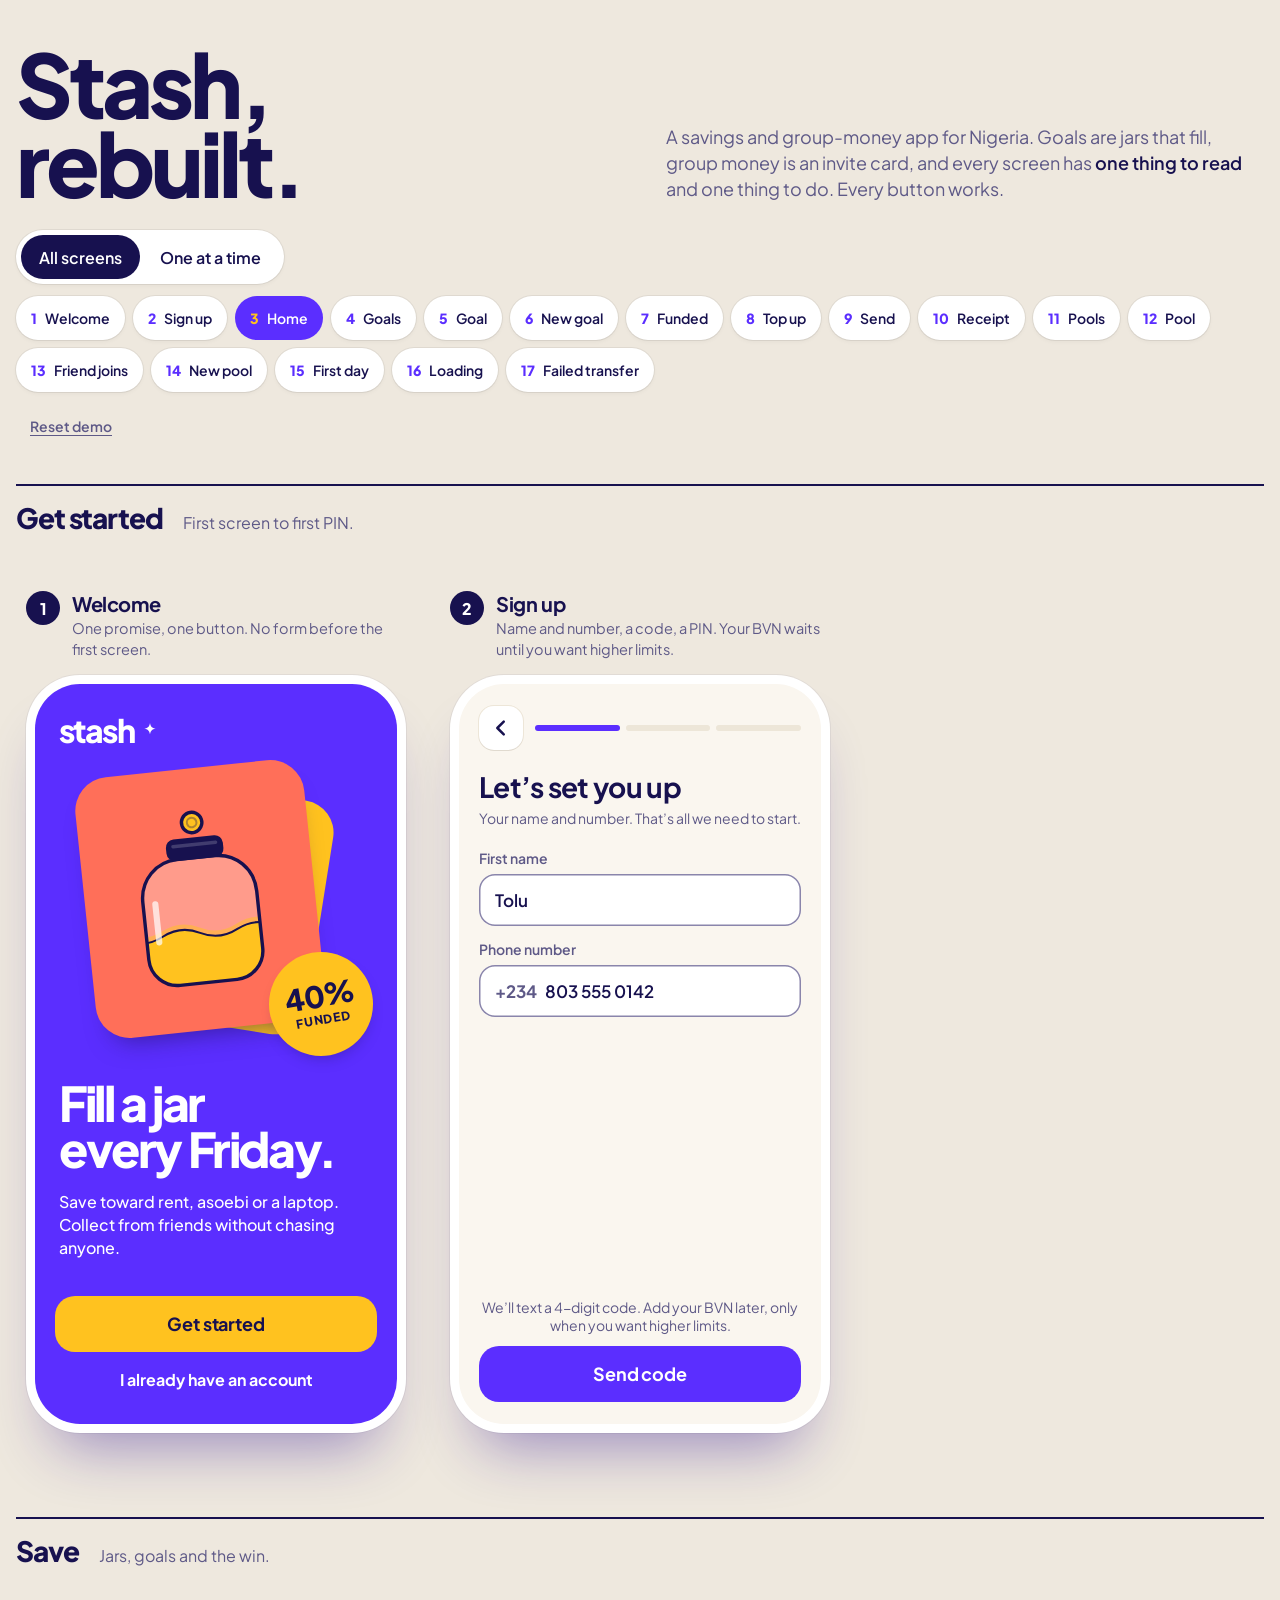
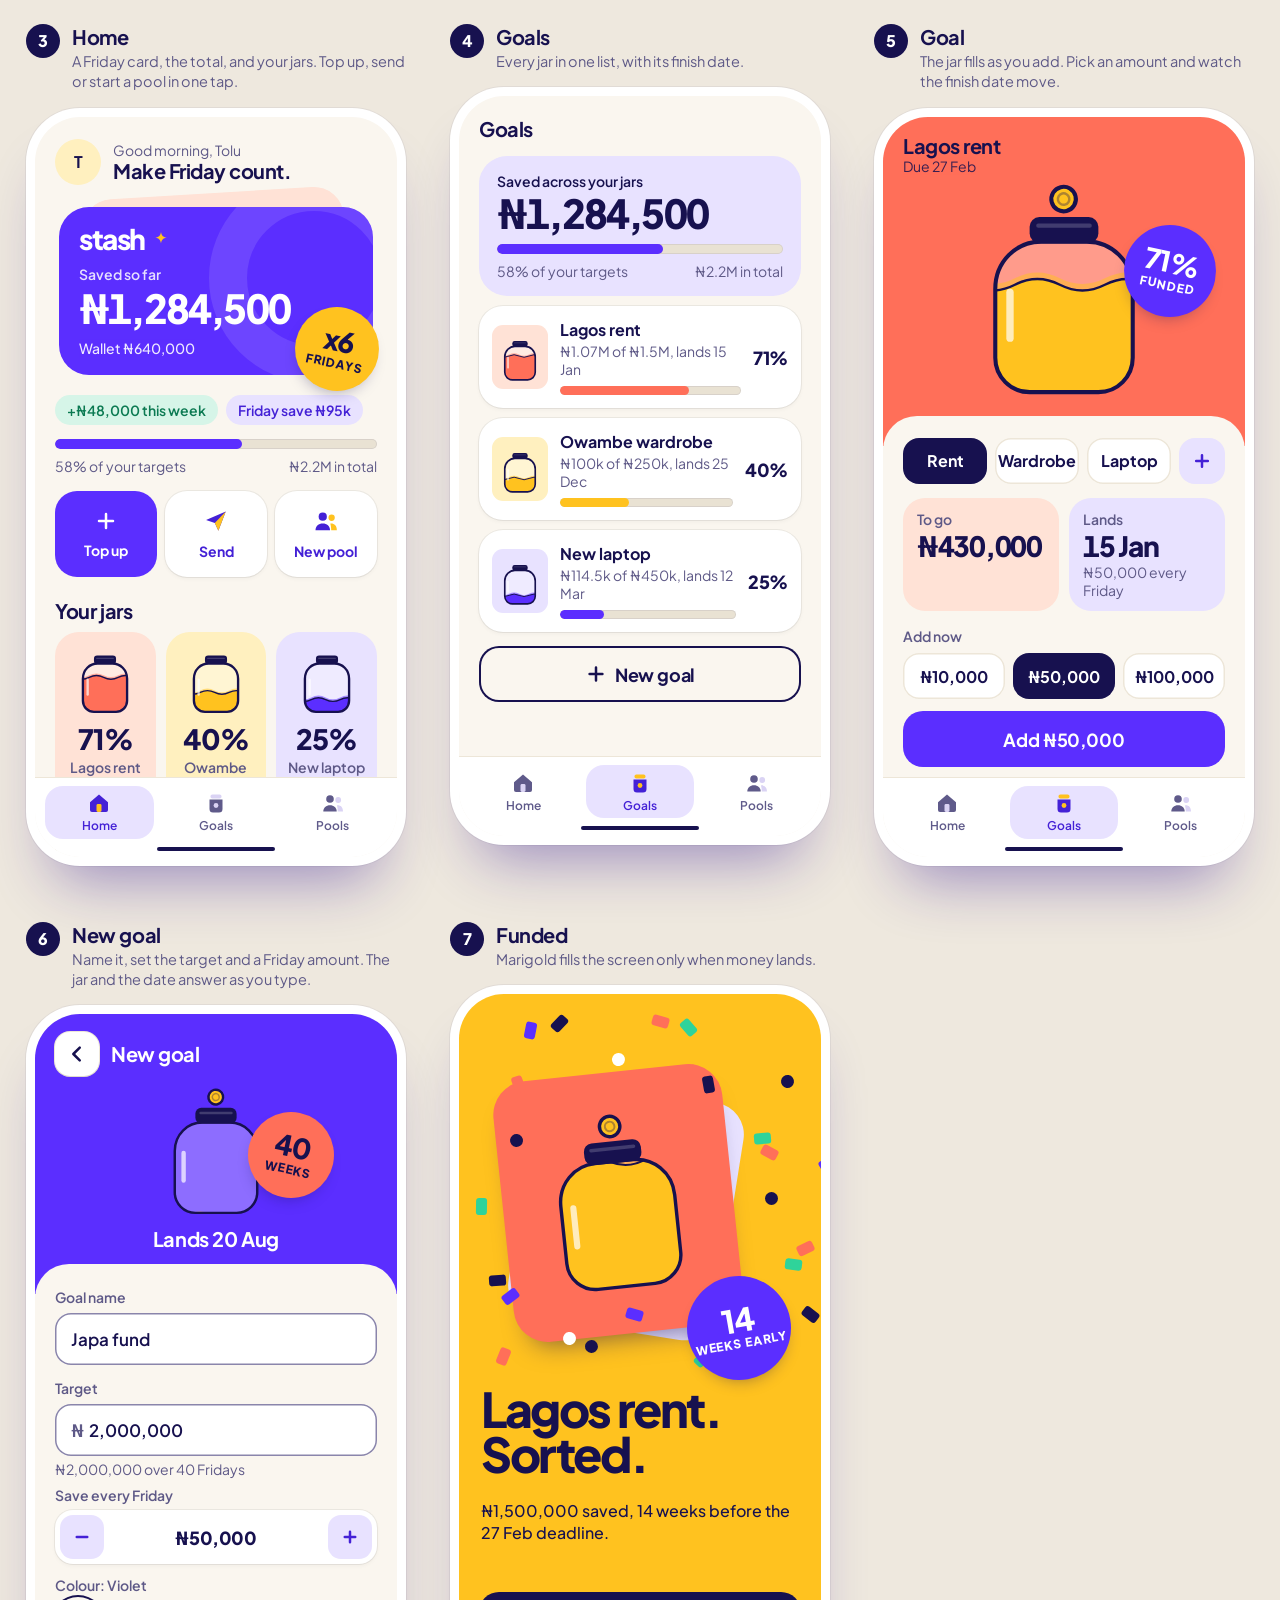
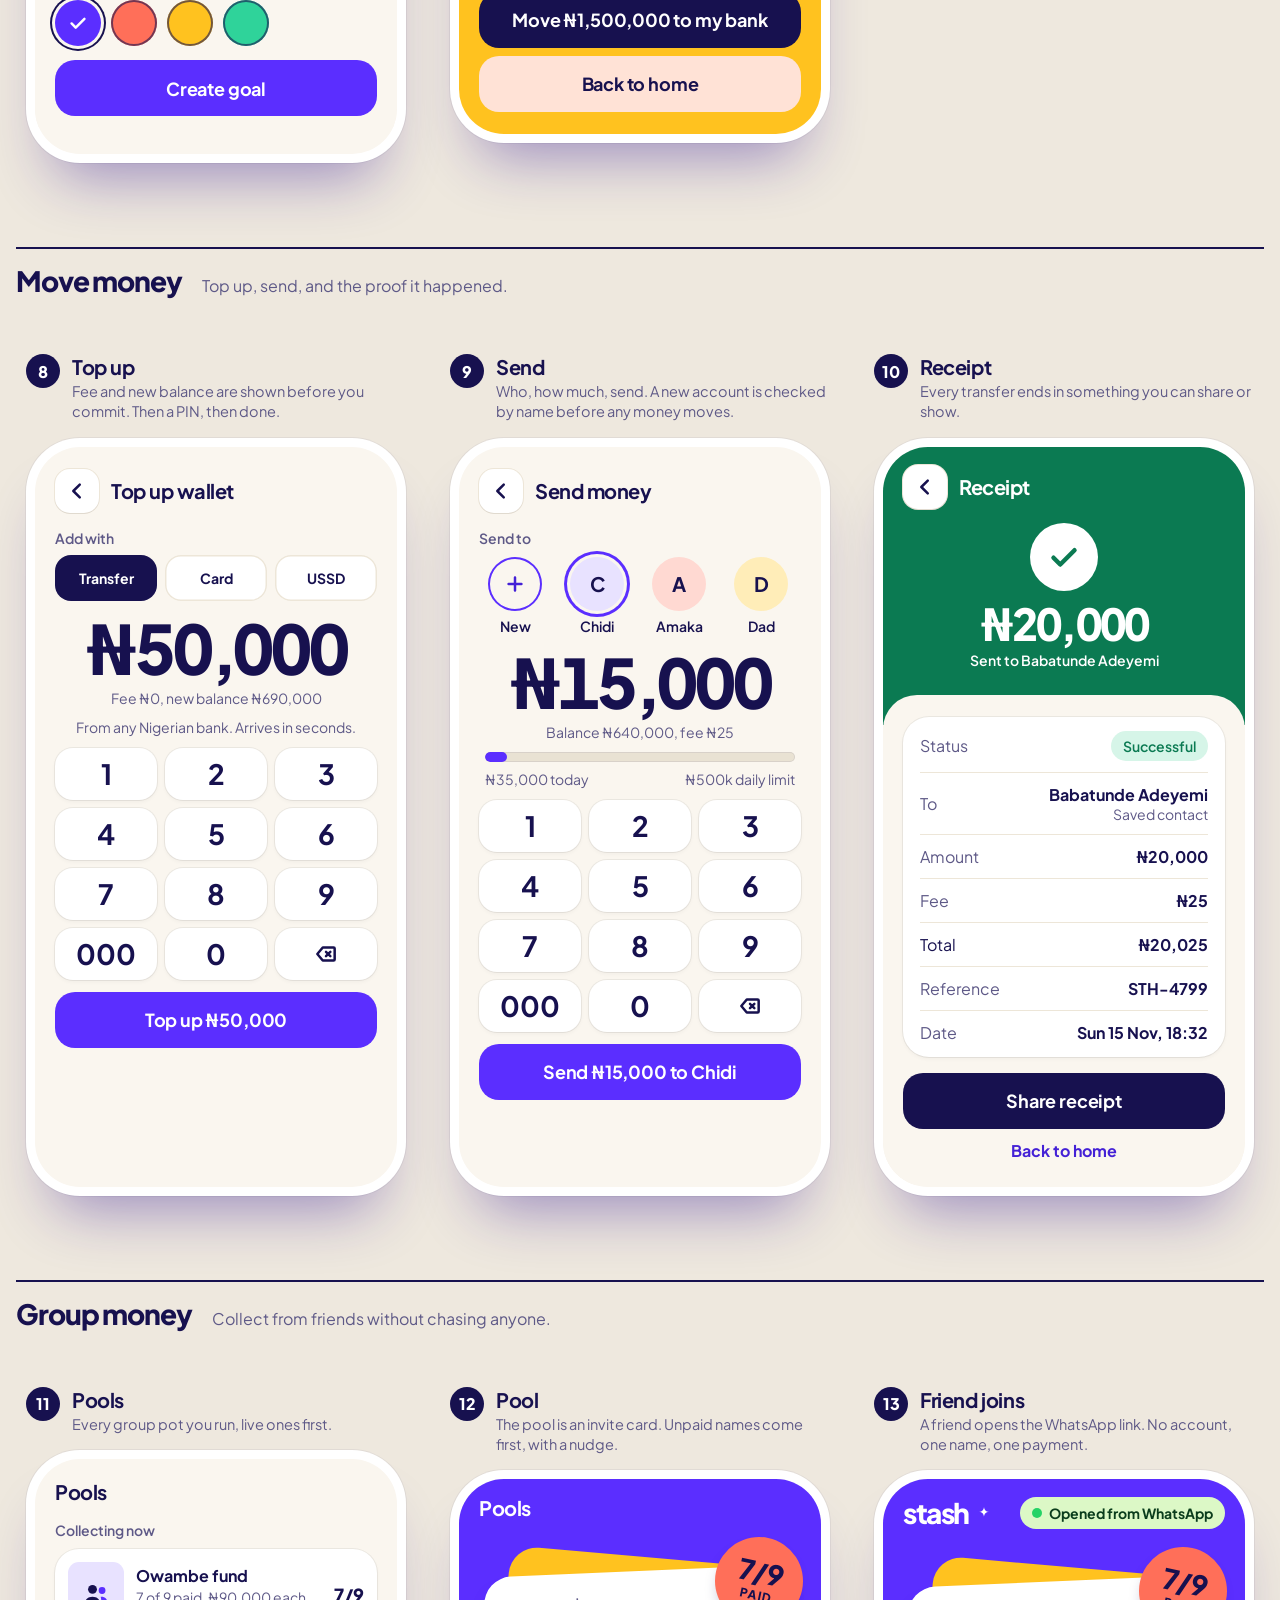
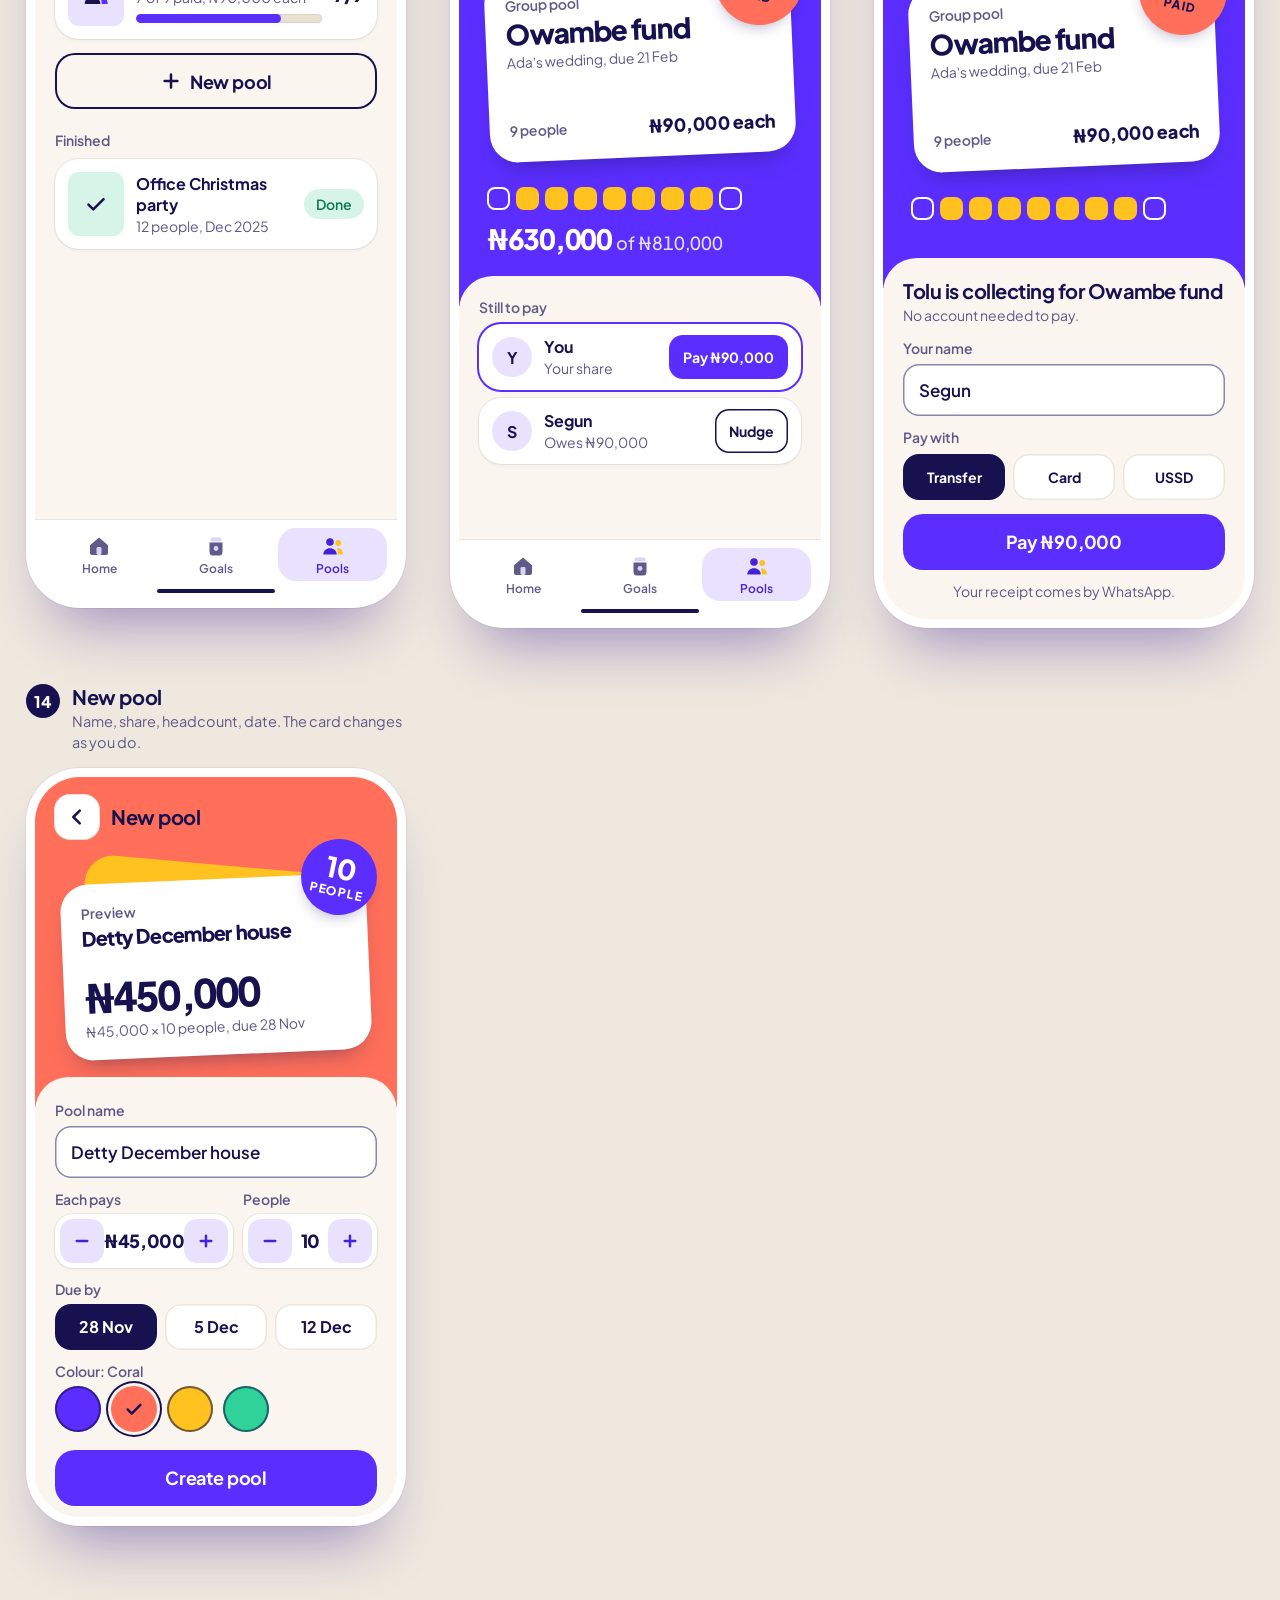
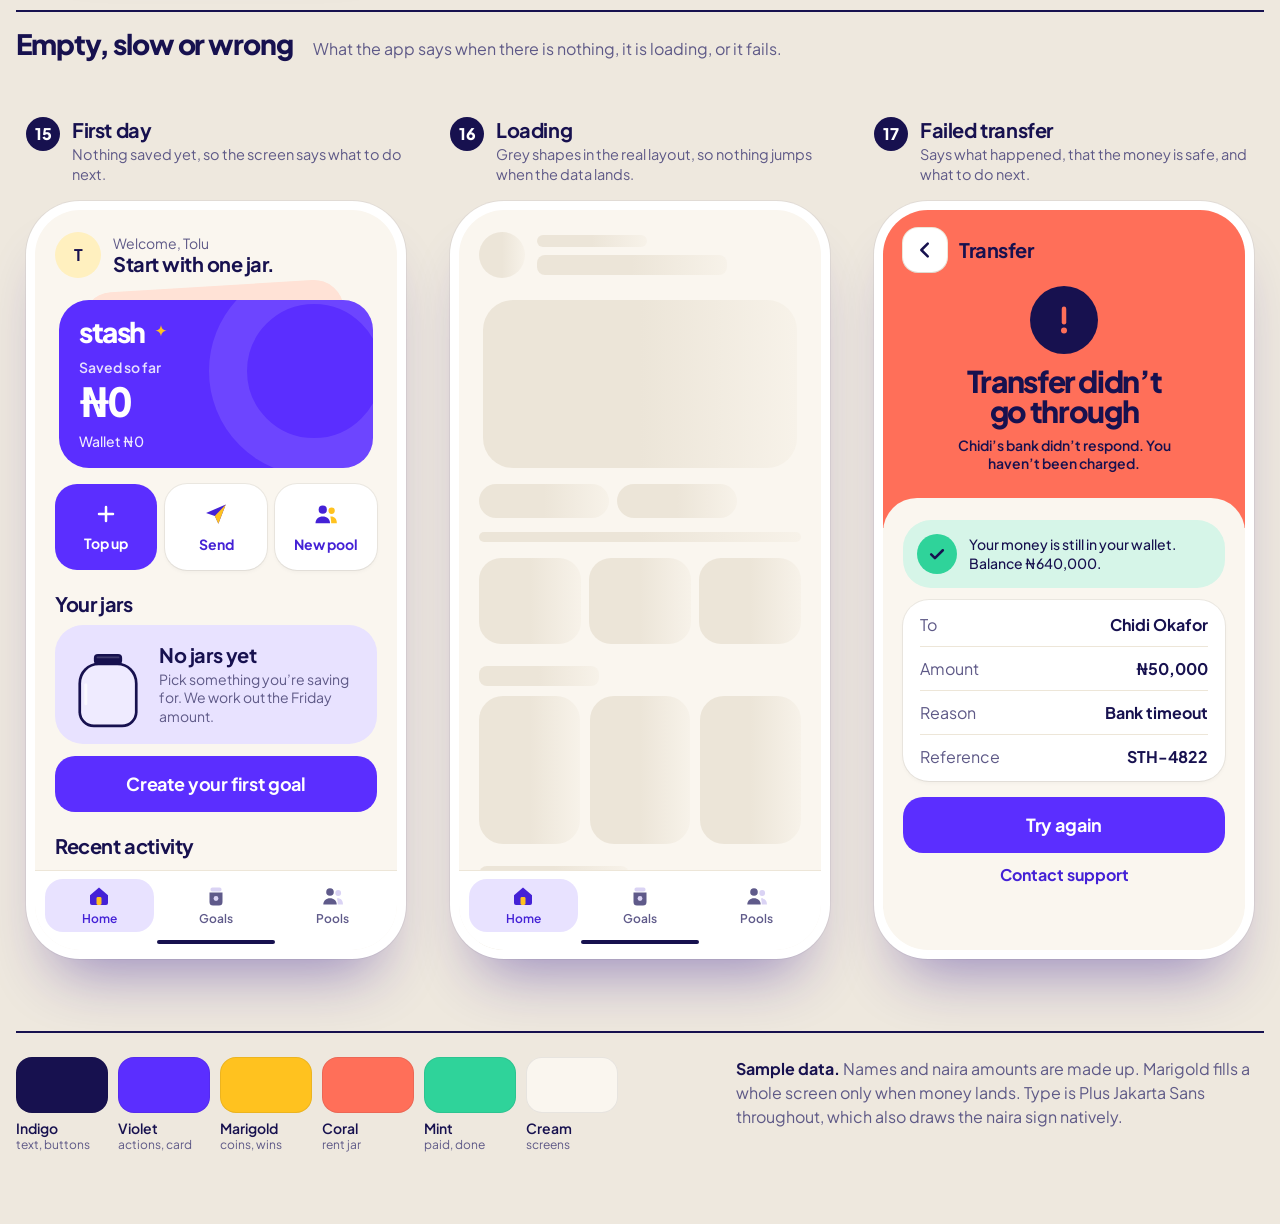
==== public/projects/stash-redesign/index.html @ d7aa28ab "Add the Stash redesign: before/after pairs, prototype, new hero Hide the marketing-site sections unt" ====
<!DOCTYPE html>
<html lang="en">
<head>
<meta charset="utf-8">
<meta name="viewport" content="width=device-width, initial-scale=1">
<title>Stash Redesign</title>
<link rel="preconnect" href="https://fonts.googleapis.com">
<link rel="preconnect" href="https://fonts.gstatic.com" crossorigin>
<link href="https://fonts.googleapis.com/css2?family=Plus+Jakarta+Sans:wght@400;500;600;700;800&display=swap" rel="stylesheet">
<style>
/* Layout idea: six live phones on a warm stage. Each screen has one hero object (card, jar, invite) with a tilted layer behind it and a sticker on its corner. */
/* polish tokens */
:root{--shadow-border:0 0 0 1px oklch(0 0 0 / .06),0 1px 2px -1px oklch(0 0 0 / .06),0 2px 4px 0 oklch(0 0 0 / .04);--shadow-border-hover:0 0 0 1px oklch(0 0 0 / .08),0 1px 2px -1px oklch(0 0 0 / .08),0 2px 4px 0 oklch(0 0 0 / .06)}
:root{
  --ink:#17114F;
  --ink-2:#5E5987;
  --violet:#5B2EFF;
  --violet-soft:#E8E2FF;
  --violet-deep:#4421D6;
  --marigold:#FFC21F;
  --butter:#FFF0BF;
  --coral:#FF6F59;
  --peach:#FFE2D6;
  --coral-text:#B8321E;
  --mint:#2FD39A;
  --mint-soft:#D6F5E8;
  --mint-deep:#0B7A52;
  --line:#EDE6D8;
  --field:#8A85AB;
  --screen:#FAF6EF;
  --page:#EEE8DE;
  --display:"Plus Jakarta Sans",system-ui,-apple-system,"Segoe UI",sans-serif;
  --body:"Plus Jakarta Sans",system-ui,-apple-system,"Segoe UI",sans-serif;
  color-scheme:light;
}
*{box-sizing:border-box}
html,body{margin:0}
body{background:var(--page);color:var(--ink);font-family:var(--body);-webkit-font-smoothing:antialiased}
button{-webkit-tap-highlight-color:transparent;font:inherit;color:inherit;cursor:pointer;border:0;background:none;padding:0;text-align:inherit}
button:focus-visible{outline:3px solid var(--ink);outline-offset:2px;box-shadow:0 0 0 2px #fff}
input:focus-visible{outline:3px solid var(--ink);outline-offset:2px;box-shadow:inset 0 0 0 1.5px var(--field),0 0 0 2px #fff}
p,h1,h2,h3{margin:0}
.ic{display:block;flex:none}

/* ---------- page chrome ---------- */
.wrap{max-width:1280px;margin:0 auto;padding:44px 16px 72px}
.top{display:flex;flex-wrap:wrap;gap:20px 40px;align-items:flex-end;justify-content:space-between}
h1{font-family:var(--display);font-weight:800;font-size:clamp(52px,9vw,88px);letter-spacing:-.045em;line-height:.9;color:var(--ink)}
.intro{max-width:46ch;font-size:18px;line-height:1.45;color:var(--ink-2)}
.intro b{color:var(--ink);font-weight:600}
.bar{display:flex;flex-wrap:wrap;gap:12px 20px;align-items:center;margin-top:28px}
.seg{display:inline-flex;background:#fff;border-radius:999px;padding:4px;gap:2px;border:1px solid transparent;box-shadow:var(--shadow-border);transition:box-shadow .15s ease-out}
.seg button{min-height:44px;padding:0 18px;border-radius:999px;font-weight:600;font-size:16px}
.seg button[aria-pressed="true"]{background:var(--ink);color:#fff}
.steps{display:flex;flex-wrap:wrap;gap:8px}
.step{min-height:44px;padding:0 14px;border-radius:999px;background:#fff;border:1px solid transparent;box-shadow:var(--shadow-border);transition:box-shadow .15s ease-out;font-weight:600;font-size:14px;display:inline-flex;align-items:center;gap:8px}
.step i{font-style:normal;font-family:var(--display);font-weight:800;color:var(--violet)}
.step[aria-pressed="true"]{background:var(--violet);color:#fff;box-shadow:none}
.step[aria-pressed="true"] i{color:var(--marigold)}
.reset{min-height:44px;padding:0 14px;font-weight:600;font-size:14px;color:var(--ink-2);text-decoration:underline;text-underline-offset:3px}

.stage{display:grid;grid-template-columns:repeat(auto-fit,minmax(380px,1fr));gap:56px 24px;justify-items:center;margin-top:36px}
.walk .stage{grid-template-columns:1fr}
.walk .cell:not(.is-active){display:none}
.walk .grp{display:none}
.grp{grid-column:1/-1;justify-self:stretch;border-top:2px solid var(--ink);padding-top:14px;margin-top:28px;display:flex;flex-wrap:wrap;align-items:baseline;gap:4px 20px}
.grp:first-child{margin-top:0}
.grp h2{font-family:var(--display);font-weight:800;font-size:28px;letter-spacing:-.04em}
.grp p{font-size:16px;color:var(--ink-2)}
.cell{display:flex;flex-direction:column;gap:16px;align-items:center}
.cap{width:380px;display:flex;gap:12px;align-items:flex-start}
.cap .n{font-family:var(--display);font-weight:800;font-size:16px;background:var(--ink);color:#fff;border-radius:999px;min-width:34px;height:34px;display:grid;place-items:center;flex:none}
.cap h2{font-family:var(--display);font-size:20px;font-weight:700;letter-spacing:-.02em}
.cap p{font-size:14.5px;line-height:1.4;color:var(--ink-2);margin-top:2px}

.phone{width:380px;padding:9px;background:#fff;border-radius:54px;box-shadow:0 0 0 1px rgba(23,17,79,.06),0 40px 60px -28px rgba(50,25,150,.45);transition:box-shadow .3s}
.phone.pulse{box-shadow:0 0 0 6px var(--violet),0 40px 60px -28px rgba(50,25,150,.45)}
.screen{position:relative;width:362px;height:740px;border-radius:45px;overflow:hidden;background:var(--screen)}
.walk .cell.is-active .screen{animation:in .35s ease both}
@keyframes in{from{opacity:0;transform:translateY(10px)}}
.body{overscroll-behavior:contain;position:absolute;inset:0;overflow-y:auto;scrollbar-width:none}
.body::-webkit-scrollbar{display:none}

.notes{margin-top:72px;display:flex;flex-wrap:wrap;gap:24px 56px;align-items:flex-start;justify-content:space-between;border-top:2px solid var(--ink);padding-top:24px}
.sw{display:flex;gap:10px;flex-wrap:wrap}
.sw div{width:92px}
.sw span{display:block;height:56px;border-radius:16px;box-shadow:inset 0 0 0 1px rgba(20,17,43,.08)}
.sw p{font-size:14px;margin-top:6px;font-weight:600}
.sw small{display:block;font-weight:400;color:var(--ink-2);font-size:12px}
.notes .t{max-width:44ch;font-size:16px;line-height:1.5;color:var(--ink-2)}
.notes .t b{color:var(--ink)}

/* ---------- screen kit ---------- */
.row{display:flex;align-items:center}
.between{justify-content:space-between}
.gap8{gap:8px}.gap12{gap:12px}
.muted{color:var(--ink-2)}
.sm{font-size:14px;line-height:1.3}
.lbl{font-size:14px;font-weight:600;color:var(--ink-2)}
.h-md{font-family:var(--display);font-weight:700;font-size:20px;letter-spacing:-.025em;line-height:1.1}
.h-sm{font-family:var(--display);font-weight:700;font-size:18px;letter-spacing:-.02em;line-height:1.15}
.mega{font-family:var(--display);font-weight:800;letter-spacing:-.045em;line-height:.95;font-variant-numeric:tabular-nums}
.av{width:40px;height:40px;border-radius:50%;display:grid;place-items:center;font-family:var(--display);font-weight:700;font-size:16px;flex:none;color:var(--ink)}
.tile{width:44px;height:44px;border-radius:15px;display:grid;place-items:center;flex:none;color:var(--ink);--acc:var(--coral)}
.icon-btn{width:44px;height:44px;border-radius:15px;background:#fff;display:grid;place-items:center;color:var(--ink);flex:none;box-shadow:0 1px 0 rgba(23,17,79,.06),0 0 0 1px var(--line)}
.icon-btn.sq{background:var(--peach);--acc:var(--coral);box-shadow:none}
.chip{display:inline-flex;align-items:center;gap:6px;border-radius:999px;padding:6px 12px;font-size:14px;font-weight:600}
.chip.mint{background:var(--mint-soft);color:var(--mint-deep)}
.btn{min-height:56px;width:100%;border-radius:20px;display:flex;align-items:center;justify-content:center;gap:8px;font-family:var(--display);font-weight:700;font-size:18px;letter-spacing:-.01em;background:var(--violet);color:#fff;transition:transform .12s}
.btn:active{transform:scale(.98)}
.btn:disabled{background:var(--line);color:var(--ink-2);cursor:not-allowed}
.btn.ink{background:var(--ink)}
.btn.done{background:var(--mint-deep);color:#fff}
.btn.cream{background:var(--peach);color:var(--ink)}
.sticker{position:absolute;display:grid;place-content:center;text-align:center;border-radius:50%;background:var(--stk,var(--marigold));color:var(--stk-on,var(--ink));transform:rotate(12deg);box-shadow:0 8px 16px -8px rgba(23,17,79,.4);z-index:3}
.sticker b{font-family:var(--display);font-weight:800;letter-spacing:-.04em;line-height:.9;display:block}
.sticker small{display:block;font-size:12px;font-weight:800;letter-spacing:.08em;text-transform:uppercase;margin-top:3px}

/* themes */
.th-violet{--hbg:var(--violet);--on:#fff;--back:var(--marigold);--stk:var(--coral);--stk-on:var(--ink);--tile:var(--marigold);--tile-off:rgba(255,255,255,.26);--liq:#fff}
.th-coral{--hbg:var(--coral);--on:var(--ink);--back:var(--marigold);--stk:var(--violet);--stk-on:#fff;--tile:var(--ink);--tile-off:rgba(23,17,79,.16);--liq:#fff}
.th-marigold{--hbg:var(--marigold);--on:var(--ink);--back:var(--coral);--stk:var(--violet);--stk-on:#fff;--tile:var(--ink);--tile-off:rgba(23,17,79,.16);--liq:#fff}
.th-mint{--hbg:var(--mint);--on:var(--ink);--back:var(--marigold);--stk:var(--coral);--stk-on:var(--ink);--tile:var(--ink);--tile-off:rgba(23,17,79,.16);--liq:#fff}

/* tab bar */
.tabbar{position:absolute;left:0;right:0;bottom:0;height:80px;background:#fff;border-top:1px solid var(--line);display:flex;gap:8px;padding:8px 10px 18px;z-index:6}
.tabbar::after{content:"";position:absolute;left:50%;bottom:6px;width:118px;height:4px;margin-left:-59px;border-radius:4px;background:var(--ink)}
.tab{flex:1;border-radius:18px;display:flex;flex-direction:column;align-items:center;justify-content:center;gap:3px;font-size:12px;font-weight:600;color:#5F5A8A;--acc:#DAD3F4}
.tab.on{background:var(--violet-soft);color:var(--violet-deep);--acc:var(--marigold)}

/* jar */
.jar{display:block;overflow:visible}
.liq{transition:transform 1s cubic-bezier(.3,.8,.3,1)}
.wv{animation:wave 3.4s linear infinite}
.wv.b{animation-duration:5s;animation-direction:reverse}
.jar.still .wv{animation:none}
@keyframes wave{to{transform:translateX(-110px)}}

/* home */
.hstack{position:relative;margin:22px 4px 0}
.hback{position:absolute;left:26px;right:26px;top:-14px;height:156px;border-radius:30px;background:var(--peach);transform:rotate(-3.5deg)}
.hcard{position:relative;height:168px;border-radius:30px;background:var(--violet);color:#fff;padding:18px 20px;overflow:hidden;display:flex;flex-direction:column;justify-content:space-between}
.hcard .ringg{position:absolute;right:-46px;top:-34px;width:210px;height:210px;border-radius:50%;border:38px solid rgba(255,255,255,.11)}
.wm{font-family:var(--display);font-weight:800;font-size:28px;letter-spacing:-.05em;line-height:1;display:flex;align-items:center;gap:8px}
.hcard .k{font-size:14px;font-weight:600;opacity:.85}
.hcard .mega{font-size:40px;margin-top:6px}
.hcard .f{font-size:14px;font-weight:500;opacity:.9}
.bal{margin-top:20px}
.meter{height:10px;border-radius:9px;background:#E9E2D3;overflow:hidden;margin-top:14px;box-shadow:inset 0 0 0 1px rgba(23,17,79,.08)}
.meter i{display:block;height:100%;background:var(--violet);border-radius:9px}
.mlab{display:flex;justify-content:space-between;font-size:14px;color:var(--ink-2);margin-top:8px}
.acts{display:grid;grid-template-columns:repeat(3,1fr);gap:8px;margin-top:16px}
.act{height:86px;border-radius:22px;background:#fff;border:1px solid transparent;box-shadow:var(--shadow-border);transition:box-shadow .15s ease-out;display:flex;flex-direction:column;align-items:center;justify-content:center;gap:8px;font-weight:700;font-size:14px;color:var(--violet-deep);--acc:var(--marigold)}
.act.fill{background:var(--violet);color:#fff;box-shadow:none}
.promo{margin-top:14px;width:100%;background:var(--peach);border-radius:24px;padding:14px;display:flex;align-items:center;gap:12px}
.promo .tile{background:var(--coral);color:#fff;--acc:var(--marigold)}
.promo b{font-family:var(--display);font-weight:700;font-size:16px;display:block;letter-spacing:-.01em}
.promo span.s{font-size:14px;color:var(--ink-2)}
.sect{margin:22px 0 10px;display:flex;justify-content:space-between;align-items:baseline}
.sect a,.sect span.l{font-weight:700;font-size:14px;color:var(--violet-deep)}
.jars{display:grid;grid-template-columns:repeat(3,1fr);gap:10px}
.jt{border-radius:24px;padding:12px 8px 12px;display:flex;flex-direction:column;align-items:center;gap:6px;text-align:center}
.jt .p{font-family:var(--display);font-weight:800;font-size:28px;letter-spacing:-.04em;line-height:1;margin-top:4px}
.jt .n{font-size:14px;font-weight:600;line-height:1.2;color:var(--ink-2)}
.arow{display:flex;align-items:center;gap:12px;padding:12px 0;border-top:1px solid var(--line)}
.arow:first-of-type{border-top:0}
.arow .g{flex:1;min-width:0}
.arow b{font-weight:600;font-size:16px;display:block}
.arow .s{font-size:14px;color:var(--ink-2)}
.arow .a{font-weight:700;font-size:16px;text-align:right;font-variant-numeric:tabular-nums}
.arow .a.up{color:var(--mint-deep)}

/* goal + pool + create share a coloured top and a cream sheet */
.gh,.phero{background:var(--hbg);color:var(--on);position:relative}
.sheet{position:relative;background:var(--screen);border-radius:34px 34px 0 0;margin-top:-30px;padding:22px 20px 0;z-index:2}
.gh{padding:18px 20px 44px}
.jarwrap{position:relative;width:180px;margin:6px auto 0}
.jarwrap .sticker{width:92px;height:92px;right:-62px;top:44px}
.jarwrap .sticker b{font-size:28px}
.stats{display:grid;grid-template-columns:1fr 1fr;gap:10px}
.stat{border-radius:22px;padding:12px 14px}
.stat .mega{font-size:28px;margin-top:5px;display:block}
.stat small{display:block;font-size:14px;color:var(--ink-2);margin-top:4px}
.chips{display:grid;grid-template-columns:repeat(3,1fr);gap:8px;margin:8px 0 12px}
.cc{min-height:46px;border-radius:16px;background:#fff;box-shadow:inset 0 0 0 1.5px var(--line);font-weight:700;font-size:16px;text-align:center;display:grid;place-items:center}
.cc[aria-pressed="true"]{background:var(--ink);color:#fff;box-shadow:none}
.cc:disabled{opacity:.45;cursor:not-allowed}
.link{min-height:44px;width:100%;text-align:center;font-weight:700;color:var(--violet-deep);font-size:16px}

/* send */
.recs{display:flex;gap:10px;margin-top:10px}
.rec{display:flex;flex-direction:column;align-items:center;gap:6px;width:72px;font-size:14px;font-weight:600;min-height:44px}
.rec .av{width:54px;height:54px;font-size:20px}
.rec[aria-pressed="true"] .av{box-shadow:0 0 0 3px var(--screen),0 0 0 6px var(--violet)}
.amt{text-align:center;margin:14px 0 0}
.limit{margin:10px 6px 0}
.pad{display:grid;grid-template-columns:repeat(3,1fr);gap:8px;margin:12px 0 12px}
.key{height:52px;border-radius:18px;font-family:var(--display);font-weight:700;font-size:28px;display:grid;place-items:center;background:#fff;border:1px solid transparent;box-shadow:var(--shadow-border);transition:box-shadow .15s ease-out,background .1s}
.key:active{background:var(--violet-soft)}

/* invite card (pool + create) */
.inv{position:relative;height:186px;margin:52px 8px 0}
.inv-b{position:absolute;left:16px;right:16px;top:-14px;height:176px;border-radius:28px;background:var(--back);transform:rotate(5deg)}
.inv-c{position:absolute;inset:0;background:#fff;border-radius:28px;padding:20px 20px;color:var(--ink);transform:rotate(-2.5deg);box-shadow:0 14px 24px -14px rgba(23,17,79,.5);display:flex;flex-direction:column;justify-content:space-between}
.inv-k{font-size:14px;font-weight:600;color:var(--ink-2)}
.inv-n{font-family:var(--display);font-weight:800;font-size:28px;letter-spacing:-.04em;line-height:1;margin-top:6px}
.inv-s{font-size:14px;color:var(--ink-2);margin-top:5px}
.inv-f{display:flex;align-items:center;justify-content:space-between}
.inv-f b{font-family:var(--display);font-weight:800;font-size:18px;letter-spacing:-.02em}
.stack{display:flex}
.stack .av{width:32px;height:32px;font-size:12px;margin-left:-8px;box-shadow:0 0 0 2.5px #fff}
.stack .av:first-child{margin-left:0}
.inv .sticker{width:88px;height:88px;right:-10px;top:-34px}
.inv .sticker b{font-size:28px}
.tiles{display:flex;flex-wrap:wrap;gap:6px;margin:30px 8px 16px}
.tiles i{width:23px;height:23px;border-radius:8px;background:transparent;box-shadow:inset 0 0 0 2px var(--on)}
.tiles i.p{background:var(--tile);box-shadow:none}
.phero{padding:18px 20px 52px}
.mrow{display:flex;align-items:center;gap:12px;background:#fff;border-radius:22px;border:1px solid transparent;box-shadow:var(--shadow-border);transition:box-shadow .15s ease-out;padding:10px 12px;margin-top:8px}
.mrow.me{box-shadow:0 0 0 2px var(--violet)}
.mrow .grow{flex:1;min-width:0}
.mrow b{font-weight:700;font-size:16px;display:block}
.mrow span.s{font-size:14px;color:var(--ink-2)}
.sbtn{min-height:44px;padding:0 14px;border-radius:14px;font-weight:700;font-size:14px;box-shadow:inset 0 0 0 1.5px var(--ink)}
.sbtn.fill{background:var(--violet);color:#fff;box-shadow:none}
.sbtn:disabled{background:var(--mint-soft);color:var(--mint-deep);box-shadow:none;cursor:default}
.paid{display:flex;flex-wrap:wrap;gap:6px}
.paid span{display:inline-flex;align-items:center;gap:6px;background:var(--mint-soft);color:var(--mint-deep);border-radius:999px;padding:6px 12px 6px 8px;font-weight:600;font-size:14px}
.banner{background:var(--mint-soft);border-radius:28px;padding:14px;margin-bottom:6px;display:flex;gap:12px;align-items:center}
.banner p{font-size:14px;line-height:1.35;flex:1;font-weight:500}

/* create */
.inp{width:100%;height:52px;border-radius:16px;border:0;box-shadow:inset 0 0 0 1.5px var(--field);background:#fff;padding:0 16px;font:600 17px var(--body);color:var(--ink);margin-top:6px}
.field{margin-top:12px}
.two{display:grid;grid-template-columns:1fr 1fr;gap:10px;margin-top:12px}
.stp{display:flex;align-items:center;justify-content:space-between;background:#fff;border-radius:18px;border:1px solid transparent;box-shadow:var(--shadow-border);transition:box-shadow .15s ease-out;padding:4px;margin-top:6px}
.stp .v{font-family:var(--display);font-weight:800;font-size:18px;letter-spacing:-.02em;text-align:center;flex:1}
.stp .sq{width:44px;height:44px;border-radius:13px;background:var(--violet-soft);display:grid;place-items:center;color:var(--violet-deep)}
.dues{display:flex;gap:8px;margin-top:6px}
.dues .cc{flex:1}
.cols{display:flex;gap:10px;margin-top:6px}
.cols button{width:46px;height:46px;border-radius:50%;display:grid;place-items:center;color:var(--ink);box-shadow:inset 0 0 0 2px rgba(23,17,79,.6)}
.cols button[aria-pressed="true"]{box-shadow:0 0 0 3px var(--screen),0 0 0 5px var(--ink)}
.cols .c-violet{background:var(--violet);color:#fff}.cols .c-coral{background:var(--coral)}.cols .c-marigold{background:var(--marigold)}.cols .c-mint{background:var(--mint)}
.cols button svg{opacity:0}.cols button[aria-pressed="true"] svg{opacity:1}

/* success */
.win{background:var(--marigold)}
.win .art{position:absolute;left:0;right:0;top:56px;height:300px}
.win .c1{position:absolute;left:62px;top:40px;width:210px;height:240px;border-radius:32px;background:var(--violet-soft);transform:rotate(9deg)}
.win .c2{position:absolute;left:44px;top:22px;width:230px;height:262px;border-radius:34px;background:var(--coral);transform:rotate(-6deg);display:grid;place-items:center;box-shadow:0 18px 26px -16px rgba(23,17,79,.55)}
.win .sticker{width:104px;height:104px;right:30px;top:226px;--stk:var(--violet);--stk-on:#fff;transform:rotate(-10deg)}
.win .sticker b{font-size:32px}
.win h3{position:absolute;left:22px;right:22px;top:392px;font-family:var(--display);font-weight:800;font-size:48px;letter-spacing:-.05em;line-height:.95;text-wrap:balance}
.win .sub{position:absolute;left:22px;right:30px;top:506px;font-size:16px;line-height:1.4;font-weight:500}
.win .foot{position:absolute;left:20px;right:20px;bottom:22px;display:flex;flex-direction:column;gap:8px}
.cf{position:absolute;left:50%;top:206px;width:11px;height:17px;margin:-8px 0 0 -5px;background:var(--c);border-radius:3px;transform:translate(var(--dx),var(--dy)) rotate(var(--r));z-index:1}
.cf.o{width:13px;height:13px;border-radius:50%}
.burst .cf{animation:pop .95s cubic-bezier(.15,.8,.25,1) both;animation-delay:var(--d)}
@keyframes pop{from{transform:translate(0,0) rotate(0) scale(.2);opacity:0}25%{opacity:1}}

.btn.done:disabled{background:var(--mint-deep);color:#fff}
.scrim{position:absolute;inset:0;background:rgba(23,17,79,.5);z-index:20;width:100%}
.msheet{overscroll-behavior:contain;max-height:100%;overflow-y:auto;position:absolute;left:0;right:0;bottom:0;background:var(--screen);border-radius:32px 32px 0 0;padding:22px 20px 30px;z-index:21;animation:up .3s ease both}
@keyframes up{from{transform:translateY(40px);opacity:0}}
.mr{display:flex;justify-content:space-between;padding:12px 0;border-top:1px solid var(--line);font-size:16px}
.mr.first{border-top:0}
.mr b{font-weight:700}
.dots{display:flex;gap:14px;justify-content:center;margin:16px 0}
.dots i{width:16px;height:16px;border-radius:50%;box-shadow:inset 0 0 0 2px var(--ink)}
.dots i.f{background:var(--ink)}
.mpad{display:grid;grid-template-columns:repeat(3,1fr);gap:8px}
.mpad .key{height:50px;font-size:24px}
.okb{width:84px;height:84px;border-radius:50%;background:var(--mint);color:var(--ink);display:grid;place-items:center;margin:4px auto 14px}
.gsw{display:flex;gap:8px;margin-bottom:14px}.gsw .cc{flex:1}
.wa{display:inline-flex;align-items:center;gap:7px;background:#DCF8C6;color:#0B3D1C;border-radius:999px;padding:7px 12px;font-size:14px;font-weight:700}
.wa i{width:10px;height:10px;border-radius:50%;background:#25D366}
.mth{display:grid;grid-template-columns:repeat(3,1fr);gap:8px;margin:8px 0 14px}
.mth .cc{font-size:14px;padding:0 4px}
.note{font-size:14px;color:var(--ink-2);text-align:center;margin-top:12px}
.jt.new{background:transparent;box-shadow:inset 0 0 0 2px var(--line);justify-content:center;color:var(--violet-deep);min-height:44px}
.jt.new .n{color:var(--violet-deep);font-weight:700}
.gsw .cc.plus{flex:none;width:46px;background:var(--violet-soft);box-shadow:none;color:var(--violet-deep)}
.money{position:relative}.money span{position:absolute;left:16px;top:6px;height:52px;display:grid;place-items:center;font:700 17px var(--body);color:var(--ink-2)}
.money .inp{padding-left:34px}
@media (max-width:420px){.phone{zoom:.9}.cap{width:342px}}
@media (prefers-reduced-motion:reduce){*{animation:none!important;transition:none!important}}
@media (hover:hover){
  .lrow:hover,.act:not(.fill):hover,.mrow:hover,.step:not([aria-pressed="true"]):hover,.key:hover{box-shadow:var(--shadow-border-hover)}
}
/* welcome */
.wel{background:var(--violet);color:#fff}
.wel .art{position:absolute;inset:0;pointer-events:none}
.wel .c1{position:absolute;left:76px;top:104px;width:210px;height:236px;border-radius:32px;background:var(--marigold);transform:rotate(9deg)}
.wel .c2{position:absolute;left:50px;top:84px;width:230px;height:262px;border-radius:34px;background:var(--coral);transform:rotate(-6deg);display:grid;place-items:center;box-shadow:0 18px 26px -16px rgba(23,17,79,.55)}
.wel .sticker{width:104px;height:104px;right:24px;top:268px;--stk:var(--marigold);--stk-on:var(--ink);transform:rotate(-10deg)}
.wel .sticker b{font-size:30px}
.wel h3{position:absolute;left:24px;right:24px;top:396px;font-family:var(--display);font-weight:800;font-size:48px;letter-spacing:-.05em;line-height:.95}
.wel .sub{position:absolute;left:24px;right:32px;top:506px;font-size:16px;line-height:1.45;font-weight:500}
.wel .foot{position:absolute;left:20px;right:20px;bottom:22px;display:flex;flex-direction:column;gap:6px}
.wel .link{color:#fff}
.btn.gold{background:var(--marigold);color:var(--ink)}
.btn.ghost{background:transparent;color:var(--ink);box-shadow:inset 0 0 0 2px var(--ink)}
/* sign up */
.prog{display:flex;gap:6px;flex:1}.prog i{flex:1;height:6px;border-radius:3px;background:var(--line)}.prog i.on{background:var(--violet)}
.codeb{display:flex;gap:10px;justify-content:center;margin:24px 0 8px}
.codeb i{width:58px;height:66px;border-radius:18px;background:#fff;box-shadow:inset 0 0 0 1.5px var(--line);display:grid;place-items:center;font:800 28px var(--display);font-style:normal}
.codeb i.on{box-shadow:inset 0 0 0 2.5px var(--violet)}
/* send: new recipient */
.rec .av.new{background:transparent;box-shadow:inset 0 0 0 2px var(--violet);color:var(--violet-deep);display:grid;place-items:center}
.banks{display:grid;grid-template-columns:repeat(3,1fr);gap:8px;margin-top:8px}
.res{display:flex;gap:12px;align-items:center;border-radius:20px;padding:14px;background:#fff;border:1px solid transparent;box-shadow:var(--shadow-border);transition:box-shadow .15s ease-out;min-height:62px}
.res.ok{background:var(--mint-soft);box-shadow:none;color:var(--ink)}
.res.ok .ic{background:var(--mint);border-radius:50%;padding:5px;width:32px;height:32px;box-sizing:border-box;flex:none}
.res.bad{background:var(--peach);box-shadow:none;color:var(--coral-text)}
.spin{width:22px;height:22px;border-radius:50%;border:3px solid var(--violet-soft);border-top-color:var(--violet);animation:spin .8s linear infinite}
@keyframes spin{to{transform:rotate(360deg)}}
/* receipt + failed */
.rcard{background:#fff;border-radius:26px;border:1px solid transparent;box-shadow:var(--shadow-border);transition:box-shadow .15s ease-out;padding:2px 16px}
.rcard .mr{align-items:center;padding:11px 0}
.okb.ink{background:var(--ink);color:var(--mint);width:68px;height:68px;margin:0 auto 12px}
/* lists */
.lrow{display:flex;align-items:center;gap:12px;background:#fff;border-radius:24px;border:1px solid transparent;box-shadow:var(--shadow-border);transition:box-shadow .15s ease-out;padding:12px;margin-top:10px;width:100%;text-align:left}
.lrow .jt-ic{width:56px;height:64px;border-radius:11px;display:grid;place-items:center;flex:none}
.lrow .grow{flex:1;min-width:0}
.lrow b{display:block;font-weight:700;font-size:16px}
.lrow .s{display:block;font-size:14px;color:var(--ink-2);margin-top:2px}
.lrow .pc{font-family:var(--display);font-weight:800;font-size:18px;letter-spacing:-.02em}
.sumc{background:var(--violet-soft);border-radius:28px;padding:16px 18px;margin-top:16px}
/* empty + loading */
.empty-c{display:flex;gap:14px;align-items:center;background:var(--violet-soft);border-radius:28px;padding:14px 16px}
.empty-c .ej{flex:none;width:74px}
.sk{display:block;background:linear-gradient(90deg,#ECE5D8 25%,#F7F2E9 50%,#ECE5D8 75%);background-size:200% 100%;animation:sh 1.4s ease-in-out infinite}
@keyframes sh{from{background-position:200% 0}to{background-position:-200% 0}}
#s-create .inv .sticker{width:76px;height:76px;top:-40px;right:-8px}
</style>
</head>
<body>
<svg width="0" height="0" style="position:absolute" aria-hidden="true">
  <defs>
    <symbol id="i-home" viewBox="0 0 24 24"><path d="M3 11.2 12 3.5l9 7.7V19a2 2 0 0 1-2 2H5a2 2 0 0 1-2-2z" fill="currentColor"/><rect x="9.5" y="13" width="5" height="8" rx="1.4" fill="var(--acc,#FFC21F)"/></symbol>
    <symbol id="i-jar" viewBox="0 0 24 24"><path d="M5.5 8.5h13V18a3.5 3.5 0 0 1-3.5 3.5H9A3.5 3.5 0 0 1 5.5 18z" fill="currentColor"/><rect x="6.5" y="3.5" width="11" height="4" rx="1.8" fill="var(--acc,#FFC21F)"/><circle cx="12" cy="14.5" r="2.4" fill="var(--acc,#FFC21F)"/></symbol>
    <symbol id="i-send" viewBox="0 0 24 24"><path d="M2.8 11 21 3.2 14.2 21l-3.3-7.2z" fill="currentColor"/><path d="M10.9 13.8 21 3.2l-6.8 17.8z" fill="var(--acc,#FFC21F)"/></symbol>
    <symbol id="i-users" viewBox="0 0 24 24"><circle cx="9" cy="8" r="3.8" fill="currentColor"/><path d="M2.3 20.5c0-3.8 2.9-6.2 6.7-6.2s6.7 2.4 6.7 6.2z" fill="currentColor"/><circle cx="17.2" cy="9" r="2.9" fill="var(--acc,#FFC21F)"/><path d="M16 14.4c3.5-.3 6 1.7 6 6.1h-5.2c0-2.4-.4-4.3-.8-6.1z" fill="var(--acc,#FFC21F)"/></symbol>
    <symbol id="i-bell" viewBox="0 0 24 24"><path d="M5.5 16.5V11a6.5 6.5 0 0 1 13 0v5.5l2 2.5h-17z" fill="currentColor"/><circle cx="12" cy="20.6" r="1.9" fill="currentColor"/><circle cx="18.2" cy="5.6" r="3.2" fill="var(--acc,#FF6F59)"/></symbol>
    <symbol id="i-bolt" viewBox="0 0 24 24"><path d="M13.5 2 4.5 13.5h6L9.5 22l10-12.5h-6.2z" fill="currentColor"/><path d="M10.5 13.5 9.5 22l4-5z" fill="var(--acc,#FFC21F)"/></symbol>
    <symbol id="i-spark" viewBox="0 0 24 24"><path d="M12 1.5c.9 5.6 2.9 7.6 8.5 8.5-5.6.9-7.6 2.9-8.5 8.5-.9-5.6-2.9-7.6-8.5-8.5 5.6-.9 7.6-2.9 8.5-8.5z" fill="currentColor"/></symbol>
    <symbol id="i-back" viewBox="0 0 24 24"><path d="M15 5l-7 7 7 7" fill="none" stroke="currentColor" stroke-linecap="round" stroke-linejoin="round"/></symbol>
    <symbol id="i-plus" viewBox="0 0 24 24"><path d="M12 5v14M5 12h14" fill="none" stroke="currentColor" stroke-linecap="round"/></symbol>
    <symbol id="i-minus" viewBox="0 0 24 24"><path d="M5 12h14" fill="none" stroke="currentColor" stroke-linecap="round"/></symbol>
    <symbol id="i-check" viewBox="0 0 24 24"><path d="M5 12.5l4.5 4.5L19 7.5" fill="none" stroke="currentColor" stroke-linecap="round" stroke-linejoin="round"/></symbol>
    <symbol id="i-del" viewBox="0 0 24 24"><g fill="none" stroke="currentColor" stroke-linecap="round" stroke-linejoin="round"><path d="M9 6h10a1 1 0 0 1 1 1v10a1 1 0 0 1-1 1H9l-5-6z"/><path d="M12 10l4 4M16 10l-4 4"/></g></symbol>
    <symbol id="i-alert" viewBox="0 0 24 24"><path d="M12 4.5v9" fill="none" stroke="currentColor" stroke-linecap="round"/><circle cx="12" cy="19" r="2" fill="currentColor"/></symbol>
    <symbol id="i-chev" viewBox="0 0 24 24"><path d="M9 5l7 7-7 7" fill="none" stroke="currentColor" stroke-linecap="round" stroke-linejoin="round"/></symbol>
  </defs>
</svg>

<main class="wrap" id="app">
  <div class="top">
    <h1>Stash,<br>rebuilt.</h1>
    <p class="intro">A savings and group-money app for Nigeria. Goals are jars that fill, group money is an invite card, and every screen has <b>one thing to read</b> and one thing to do. Every button works.</p>
  </div>

  <div class="bar">
    <div class="seg" role="group" aria-label="View">
      <button type="button" id="m-all" aria-pressed="true" data-mode="all">All screens</button>
      <button type="button" id="m-walk" aria-pressed="false" data-mode="walk">One at a time</button>
    </div>
    <div class="steps" id="steps" role="group" aria-label="Jump to screen"></div>
    <button type="button" class="reset" id="reset">Reset demo</button>
  </div>

  <div class="stage" id="stage">
    <div class="grp"><h2>Get started</h2><p>First screen to first PIN.</p></div>
    <div class="cell" data-cell="welcome"><div class="phone" data-phone="welcome"><div class="screen wel" id="s-welcome"></div></div></div>
    <div class="cell" data-cell="signup"><div class="phone" data-phone="signup"><div class="screen" id="s-signup"></div></div></div>
    <div class="grp"><h2>Save</h2><p>Jars, goals and the win.</p></div>
    <div class="cell" data-cell="home"><div class="phone" data-phone="home"><div class="screen" id="s-home"></div></div></div>
    <div class="cell" data-cell="goals"><div class="phone" data-phone="goals"><div class="screen" id="s-goals"></div></div></div>
    <div class="cell" data-cell="goal"><div class="phone" data-phone="goal"><div class="screen" id="s-goal"></div></div></div>
    <div class="cell" data-cell="newgoal"><div class="phone" data-phone="newgoal"><div class="screen" id="s-newgoal"></div></div></div>
    <div class="cell" data-cell="success"><div class="phone" data-phone="success"><div class="screen win" id="s-success"></div></div></div>
    <div class="grp"><h2>Move money</h2><p>Top up, send, and the proof it happened.</p></div>
    <div class="cell" data-cell="topup"><div class="phone" data-phone="topup"><div class="screen" id="s-topup"></div></div></div>
    <div class="cell" data-cell="send"><div class="phone" data-phone="send"><div class="screen" id="s-send"></div></div></div>
    <div class="cell" data-cell="receipt"><div class="phone" data-phone="receipt"><div class="screen" id="s-receipt"></div></div></div>
    <div class="grp"><h2>Group money</h2><p>Collect from friends without chasing anyone.</p></div>
    <div class="cell" data-cell="pools"><div class="phone" data-phone="pools"><div class="screen" id="s-pools"></div></div></div>
    <div class="cell" data-cell="pool"><div class="phone" data-phone="pool"><div class="screen" id="s-pool"></div></div></div>
    <div class="cell" data-cell="join"><div class="phone" data-phone="join"><div class="screen" id="s-join"></div></div></div>
    <div class="cell" data-cell="create"><div class="phone" data-phone="create"><div class="screen" id="s-create"></div></div></div>
    <div class="grp"><h2>Empty, slow or wrong</h2><p>What the app says when there is nothing, it is loading, or it fails.</p></div>
    <div class="cell" data-cell="empty"><div class="phone" data-phone="empty"><div class="screen" id="s-empty"></div></div></div>
    <div class="cell" data-cell="loading"><div class="phone" data-phone="loading"><div class="screen" id="s-loading"></div></div></div>
    <div class="cell" data-cell="failed"><div class="phone" data-phone="failed"><div class="screen" id="s-failed"></div></div></div>
  </div>

  <section class="notes">
    <div class="sw" aria-label="Palette">
      <div><span style="background:#17114F"></span><p>Indigo<small>text, buttons</small></p></div>
      <div><span style="background:#5B2EFF"></span><p>Violet<small>actions, card</small></p></div>
      <div><span style="background:#FFC21F"></span><p>Marigold<small>coins, wins</small></p></div>
      <div><span style="background:#FF6F59"></span><p>Coral<small>rent jar</small></p></div>
      <div><span style="background:#2FD39A"></span><p>Mint<small>paid, done</small></p></div>
      <div><span style="background:#FAF6EF"></span><p>Cream<small>screens</small></p></div>
    </div>
    <p class="t"><b>Sample data.</b> Names and naira amounts are made up. Marigold fills a whole screen only when money lands. Type is Plus Jakarta Sans throughout, which also draws the naira sign natively.</p>
  </section>
</main>

<script>
(function(){
  var TODAY=new Date(2026,10,17);
  var NAMES=['You','Amaka','Chidi','Tunde','Ngozi','Bisi','Emeka','Funke','Segun','Kemi','Ife','Dayo'];
  var AV=['#E8E2FF','#FFD9D2','#FFEDB8','#D6F5E8'];
  var BANKS=['GTBank','Access','Zenith','UBA','Opay','Kuda'];
  var PEOPLE=['Adaeze Nwosu','Ibrahim Musa','Folake Adeyemi','Emeka Obi','Hauwa Bello'];
  var COLORS=['violet','coral','marigold','mint'];
  var SOFT={coral:'#FFE2D6',marigold:'#FFF0BF',violet:'#E8E2FF',mint:'#D6F5E8'};
  var STRONG={coral:'#FF6F59',marigold:'#FFC21F',violet:'#5B2EFF',mint:'#2FD39A'};
  var SCREENS=[
    ['welcome','Welcome','One promise, one button. No form before the first screen.'],
    ['signup','Sign up','Name and number, a code, a PIN. Your BVN waits until you want higher limits.'],
    ['home','Home','A Friday card, the total, and your jars. Top up, send or start a pool in one tap.'],
    ['goals','Goals','Every jar in one list, with its finish date.'],
    ['goal','Goal','The jar fills as you add. Pick an amount and watch the finish date move.'],
    ['newgoal','New goal','Name it, set the target and a Friday amount. The jar and the date answer as you type.'],
    ['success','Funded','Marigold fills the screen only when money lands.'],
    ['topup','Top up','Fee and new balance are shown before you commit. Then a PIN, then done.'],
    ['send','Send','Who, how much, send. A new account is checked by name before any money moves.'],
    ['receipt','Receipt','Every transfer ends in something you can share or show.'],
    ['pools','Pools','Every group pot you run, live ones first.'],
    ['pool','Pool','The pool is an invite card. Unpaid names come first, with a nudge.'],
    ['join','Friend joins','A friend opens the WhatsApp link. No account, one name, one payment.'],
    ['create','New pool','Name, share, headcount, date. The card changes as you do.'],
    ['empty','First day','Nothing saved yet, so the screen says what to do next.'],
    ['loading','Loading','Grey shapes in the real layout, so nothing jumps when the data lands.'],
    ['failed','Failed transfer','Says what happened, that the money is safe, and what to do next.']
  ];


  var jid=0;

  function ic(n,s){
    s=s||20;
    /* rendered stroke 2.5px beside bold text; big badge icons keep a proportional stroke */
    var sw=s<=28?(2.5*24/s).toFixed(2):3;
    return '<svg class="ic" width="'+s+'" height="'+s+'" style="stroke-width:'+sw+'px" aria-hidden="true"><use href="#i-'+n+'"/></svg>';}
  function fmt(n){return '₦'+Math.round(n).toLocaleString('en-US');}
  function short(n){
    if(n>=1e6){return '₦'+(n/1e6).toFixed(2).replace(/\.?0+$/,'')+'M';}
    return '₦'+(n/1e3).toFixed(1).replace(/\.0$/,'')+'k';
  }
  function dstr(d){return d.toLocaleDateString('en-GB',{day:'numeric',month:'short'});}
  function $(s){return document.querySelector(s);}
  function esc(t){return String(t).replace(/&/g,'&amp;').replace(/</g,'&lt;').replace(/>/g,'&gt;').replace(/"/g,'&quot;');}

  function fresh(){
    var dad={kind:'send',amt:20000,fee:25,to:'Babatunde Adeyemi',sub:'Saved contact',ref:'STH-4799',when:'Sun 15 Nov, 18:32'};
    return {
      recs:[{n:'Chidi',full:'Chidi Okafor',sub:'Stash user, @chidi'},{n:'Amaka',full:'Amaka Eze',sub:'Stash user, @amakaeze'},{n:'Dad',full:'Babatunde Adeyemi',sub:'Saved contact'},{n:'Tunde',full:'Tunde Bello',sub:'Stash user, @tundeb'}],
      sv:false,nr:{bank:0,acct:'',st:'idle',name:''},rcpt:dad,refn:4821,failed:null,sup:false,others:[],
      past:[{name:'Office Christmas party',sub:'12 people, Dec 2025',per:15000,count:12}],
      su:{step:0,name:'Tolu',phone:'803 555 0142',code:'',pin:''},
      goals:[
        {id:'rent',name:'Lagos rent',short:'Rent',icon:'home',target:1500000,saved:1070000,pace:50000,chips:[10000,50000,100000],color:'coral',due:new Date(2027,1,27)},
        {id:'wardrobe',name:'Owambe wardrobe',short:'Wardrobe',icon:'spark',target:250000,saved:100000,pace:25000,chips:[5000,25000,50000],color:'marigold',due:new Date(2027,1,6)},
        {id:'laptop',name:'New laptop',short:'Laptop',icon:'bolt',target:450000,saved:114500,pace:20000,chips:[5000,20000,50000],color:'violet',due:new Date(2027,2,31)}
      ],
      goal:'rent',chip:1,week:48000,
      balance:640000,amt:'15000',rec:0,sent:null,sentToday:20000,
      acts:[
        {ic:'jar',c:'violet',t:'Friday stash',s:'Fri 13 Nov, 3 jars',a:'+₦95,000',up:true},
        {ic:'users',c:'coral',t:'Amaka paid Owambe fund',s:'Mon 16 Nov',a:'₦90,000'},
        {ic:'send',c:'marigold',t:'Sent to Dad',s:'Sun 15 Nov',a:'−₦20,000',r:dad}
      ],
      pool:{name:'Owambe fund',sub:"Ada's wedding, due 21 Feb",per:90000,count:9,paid:[1,2,3,4,5,6,7],nudged:[],color:'violet',created:false,copied:false},
      ng:{name:'Japa fund',target:2000000,pace:50000,color:'violet'},top:{amt:'50000',method:0},
      draft:{name:'Detty December house',per:45000,count:10,due:'28 Nov',color:'coral'},
      done:'rent',moved:false,jy:{},modal:null,join:{name:null,method:0,done:false,who:null}
    };
  }
  var S=fresh();
  var mode='all',cur='home';

  function G(id){return S.goals.filter(function(g){return g.id===(id||S.goal);})[0];}
  function pct(g){return Math.floor(g.saved/g.target*100);}

  /* ---------- jar illustration ---------- */
  function jar(p,o){
    var id='jc'+(jid++),top=74,bot=258,y=bot-(bot-top)*Math.min(p,1);
    var prev=S.jy[o.key]==null?bot+12:S.jy[o.key];
    S.jy[o.key]=y;
    var sw=o.sw||5,body='M82 74H138C168 74 194 98 194 132V216a42 42 0 0 1-42 42H68a42 42 0 0 1-42-42V132C26 98 52 74 82 74Z';
    var wave='M-60 0q27.5-14 55 0t55 0 55 0 55 0 55 0 55 0 55 0V230H-60Z';
    return '<svg class="jar'+(o.w<100?' still':'')+'" width="'+o.w+'" height="'+Math.round(o.w*270/220)+'" viewBox="0 0 220 270" aria-hidden="true">'+
      '<defs><clipPath id="'+id+'"><path d="'+body+'"/></clipPath></defs>'+
      (o.coin?'<g transform="rotate(-14 110 24)"><circle cx="110" cy="22" r="15" fill="#FFC21F" stroke="#17114F" stroke-width="'+sw+'"/><circle cx="110" cy="22" r="7" fill="none" stroke="#17114F" stroke-width="3" opacity=".35"/></g>':'')+
      '<path d="'+body+'" fill="rgba(255,255,255,.3)"/>'+
      '<g clip-path="url(#'+id+')">'+
        '<g class="liq" data-y="'+y+'" style="transform:translateY('+prev+'px)"><path class="wv b" d="'+wave+'" fill="'+o.liq+'" opacity=".5" transform="translate(0,-8)"/><path class="wv" d="'+wave+'" fill="'+o.liq+'" stroke="#17114F" stroke-width="'+(sw*.6).toFixed(1)+'" stroke-linejoin="round"/></g>'+
      '</g>'+
      '<path d="M44 136v56" stroke="#fff" stroke-width="9" stroke-linecap="round" opacity=".7"/>'+
      '<path d="'+body+'" fill="none" stroke="#17114F" stroke-width="'+sw+'" stroke-linejoin="round"/>'+
      '<rect x="68" y="44" width="84" height="32" rx="12" fill="#17114F"/><rect x="76" y="52" width="68" height="5" rx="2.5" fill="#fff" opacity=".18"/>'+
      '</svg>';
  }
  function settleJars(root){
    requestAnimationFrame(function(){requestAnimationFrame(function(){
      [].forEach.call((root||document).querySelectorAll('.liq'),function(g){g.style.transform='translateY('+g.getAttribute('data-y')+'px)';});
    });});
  }

  function tabbar(a){
    var items=[['home','Home','home'],['goals','Goals','jar'],['pools','Pools','users']];
    return '<nav class="tabbar" aria-label="Main">'+items.map(function(i){
      return '<button type="button" class="tab'+(a===i[0]?' on':'')+'" data-go="'+i[0]+'"'+(a===i[0]?' aria-current="page"':'')+'>'+ic(i[2],24)+'<span>'+i[1]+'</span></button>';
    }).join('')+'</nav>';
  }
  function avatar(i,cls){return '<span class="av '+(cls||'')+'" style="background:'+AV[i%4]+'">'+NAMES[i].charAt(0)+'</span>';}

  /* ---------- Home ---------- */
  function rHome(){
    var tot=S.goals.reduce(function(a,g){return a+g.saved;},0),tt=S.goals.reduce(function(a,g){return a+g.target;},0);
    var weekly=S.goals.reduce(function(a,g){return a+g.pace;},0),tp=Math.floor(tot/tt*100);
    var jars=S.goals.map(function(g){
      var p=g.saved/g.target;
      return '<button type="button" class="jt" style="background:'+SOFT[g.color]+'" data-goal="'+g.id+'" aria-label="'+g.name+', '+pct(g)+'% funded">'+
        jar(p,{w:58,key:'h-'+g.id,liq:STRONG[g.color],sw:9})+
        '<span class="p">'+pct(g)+'%</span><span class="n">'+g.name+'</span></button>';
    }).join('');
    var acts=S.acts.slice(0,4).map(function(a,i){
      return '<'+(a.r?'button type="button" data-rcpt="'+i+'" aria-label="Receipt, '+a.t+'"':'div')+' class="arow"><span class="tile" style="background:'+SOFT[a.c]+';--acc:'+STRONG[a.c]+'">'+ic(a.ic,24)+'</span>'+
        '<div class="g"><b>'+a.t+'</b><span class="s">'+a.s+'</span></div><span class="a'+(a.up?' up':'')+'">'+a.a+'</span></'+(a.r?'button':'div')+'>';
    }).join('');
    $('#s-home').innerHTML='<div class="body" style="padding:22px 20px 100px">'+
      '<header class="row gap12"><span class="av" style="width:46px;height:46px;background:var(--butter)">'+esc(S.su.name.charAt(0).toUpperCase()||'T')+'</span><div><p class="sm muted">Good morning, '+esc(S.su.name)+'</p><p class="h-md">Make Friday count.</p></div></header>'+
      '<div class="hstack"><i class="hback"></i><div class="hcard"><i class="ringg"></i>'+
        '<div class="wm">stash<span style="color:var(--marigold);--acc:var(--marigold)">'+ic('spark',16)+'</span></div>'+
        '<div><p class="k">Saved so far</p><p class="mega">'+fmt(tot)+'</p></div>'+
        '<p class="f">Wallet '+fmt(S.balance)+'</p></div>'+
        '<div class="sticker" style="width:84px;height:84px;right:-6px;bottom:-16px"><b style="font-size:28px">x6</b><small>Fridays</small></div></div>'+
      '<section class="bal"><div class="row gap8" style="flex-wrap:wrap"><span class="chip mint">+'+fmt(S.week)+' this week</span><span class="chip" style="background:var(--violet-soft);color:var(--violet-deep)">Friday save '+short(weekly)+'</span></div>'+
      '<div class="meter"><i style="width:'+tp+'%"></i></div><div class="mlab"><span>'+tp+'% of your targets</span><span>'+short(tt)+' in total</span></div></section>'+
      '<div class="acts"><button type="button" class="act fill" data-go="topup">'+ic('plus',24)+'Top up</button>'+
      '<button type="button" class="act" data-go="send">'+ic('send',26)+'Send</button>'+
      '<button type="button" class="act" data-go="create">'+ic('users',26)+'New pool</button></div>'+
      '<div class="sect"><h3 class="h-sm" style="font-size:20px">Your jars</h3></div><div class="jars">'+jars+'<button type="button" class="jt new" data-go="newgoal" aria-label="New goal">'+ic('plus',26)+'<span class="n">New goal</span></button></div>'+
      '<div class="sect"><h3 class="h-sm" style="font-size:20px">Recent activity</h3></div>'+acts+
      '</div>'+tabbar('home');
    settleJars($('#s-home'));
    rGoals();rPools();
  }

  /* ---------- Goal ---------- */
  function lands(g){
    var rem=g.target-g.saved;
    if(rem<=0){return 'Done';}
    var weeks=Math.ceil(rem/g.pace);
    return dstr(new Date(2026,10,20+(weeks-1)*7));
  }
  function rGoal(){
    var g=G(),p=g.saved/g.target,rem=g.target-g.saved,full=rem<=0,amt=g.chips[S.chip],want=Math.min(amt,Math.max(rem,0)),short_=want>S.balance;
    $('#s-goal').innerHTML='<div class="body" style="padding-bottom:100px">'+
      '<div class="gh th-'+g.color+'"><header><h2 class="h-md">'+g.name+'</h2><p class="sm" style="opacity:.85">Due '+dstr(g.due)+'</p></header>'+
      '<div class="jarwrap">'+jar(p,{w:180,key:'g-'+g.id,liq:g.color==='marigold'?'#5B2EFF':'#FFC21F',coin:true})+
      '<div class="sticker"><b>'+Math.floor(p*100)+'%</b><small>funded</small></div></div></div>'+
      '<div class="sheet"><div class="gsw" role="group" aria-label="Switch goal">'+S.goals.map(function(x){return '<button type="button" class="cc" data-gsw="'+x.id+'" aria-pressed="'+(x.id===S.goal)+'">'+x.short+'</button>';}).join('')+'<button type="button" class="cc plus" data-go="newgoal" aria-label="New goal">'+ic('plus',20)+'</button></div>'+
      '<div class="stats"><div class="stat" style="background:var(--peach)"><p class="lbl">To go</p><span class="mega">'+fmt(Math.max(rem,0))+'</span></div>'+
      '<div class="stat" style="background:var(--violet-soft)"><p class="lbl">Lands</p><span class="mega">'+lands(g)+'</span><small>'+fmt(g.pace)+' every Friday</small></div></div>'+
      '<p class="lbl" style="margin-top:16px">Add now</p>'+
      '<div class="chips">'+g.chips.map(function(c,i){return '<button type="button" class="cc" data-chip="'+i+'" aria-pressed="'+(i===S.chip)+'"'+(full?' disabled':'')+'>'+fmt(c)+'</button>';}).join('')+'</div>'+
      '<button type="button" class="btn" data-add="1"'+(full||short_?' disabled':'')+'>'+(full?'Goal funded':'Add '+fmt(want))+'</button>'+
      (full?'':'<p class="note" style="margin:8px 0 0;'+(short_?'color:var(--coral-text);font-weight:600':'')+'">'+(short_?'Your wallet has '+fmt(S.balance)+'. Pick a smaller amount or top up.':'From your wallet, '+fmt(S.balance))+'</p>'+
      '<button type="button" class="link" data-rest="1"'+(rem>S.balance?' disabled style="opacity:.45"':'')+'>Cover the rest, '+fmt(rem)+'</button>')+
      '</div></div>'+tabbar('goals');
    settleJars($('#s-goal'));
  }
  function addMoney(n){
    var g=G(),add=Math.min(n,g.target-g.saved);
    if(add<=0||add>S.balance){return;}
    g.saved+=add;S.week+=add;S.balance-=add;
    S.acts.unshift({ic:'jar',c:g.color,t:'Added to '+g.name,s:'Just now',a:'+'+fmt(add),up:true});
    rGoal();rHome();
    if(g.saved>=g.target){S.done=g.id;S.moved=false;setTimeout(function(){rSuccess(true);go('success',{keep:true});},1100);}
  }

  /* ---------- Confirm sheet (send, pay, move) ---------- */
  function renderKind(k){if(k==='send'){rSend();}else if(k==='pay'){rPool();}else if(k==='topup'){rTopup();}else{rSuccess(false);}}
  function modal(kind){
    var M=S.modal;if(!M||M.kind!==kind){return '';}
    var verb={send:'Send',pay:'Pay',move:'Move',topup:'Top up'}[kind],h='';
    if(M.step==='review'){
      h='<h2 class="h-md">Review '+(kind==='pay'?'payment':kind==='topup'?'top up':'transfer')+'</h2><div style="margin-top:10px">'+
        '<div class="mr first"><span class="muted">To</span><span style="text-align:right"><b>'+M.to+'</b><span class="sm muted" style="display:block">'+M.sub+'</span></span></div>'+
        '<div class="mr"><span class="muted">Amount</span><b>'+fmt(M.amt)+'</b></div>'+
        '<div class="mr"><span class="muted">Fee</span><b>'+(M.fee?fmt(M.fee):'None')+'</b></div>'+
        '<div class="mr"><span>Total</span><b>'+fmt(M.amt+M.fee)+'</b></div></div>'+
        '<button type="button" class="btn ink" data-mstep="1" style="margin-top:14px">Confirm with PIN</button>'+
        '<button type="button" class="link" data-mclose="1">Cancel</button>';
    }else if(M.step==='pin'){
      var d='';for(var i=0;i<4;i++){d+='<i class="'+(i<M.pin.length?'f':'')+'"></i>';}
      var ks=['1','2','3','4','5','6','7','8','9','','0','del'];
      h='<h2 class="h-md" style="text-align:center">Enter your PIN</h2><p class="sm" role="status" style="text-align:center;margin-top:4px;'+(M.err?'color:var(--coral-text);font-weight:600':'color:var(--ink-2)')+'">'+(M.err||(M.kind==='send'?'Demo: 0000 is wrong, 9999 fails the transfer':'Demo: any four digits except 0000'))+'</p><div class="dots" aria-label="'+M.pin.length+' of 4 digits">'+d+'</div>'+
        '<div class="mpad">'+ks.map(function(k){return k===''?'<span></span>':'<button type="button" class="key" data-mkey="'+k+'"'+(k==='del'?' aria-label="Delete"':'')+'>'+(k==='del'?ic('del',24):k)+'</button>';}).join('')+'</div>';
    }else{
      var doneTxt=kind==='send'?'Sent '+fmt(M.amt)+' to '+M.to:kind==='pay'?'Paid '+fmt(M.amt)+', '+M.to:kind==='topup'?'Topped up '+fmt(M.amt):'Moved '+fmt(M.amt)+' to your bank';
      h='<div class="okb">'+ic('check',44)+'</div><h2 class="h-md" style="text-align:center">'+doneTxt+'</h2>'+
        '<p class="sm muted" style="text-align:center;margin:6px 0 16px">'+M.ref+', '+M.when+'</p>'+
        '<button type="button" class="btn ink" data-mdone="1">Done</button><button type="button" class="link" data-mrcpt="1">View receipt</button>';
    }
    return '<button type="button" class="scrim" data-mclose="1" aria-label="Close"></button><div class="msheet" role="dialog" aria-modal="true" aria-label="'+verb+' confirmation">'+h+'</div>';
  }
  function openModal(kind){
    var o;
    if(kind==='send'){var f=S.recs[S.rec];o={amt:parseInt(S.amt,10)||0,fee:25,to:f.full,sub:f.sub};}
    else if(kind==='topup'){var ta=parseInt(S.top.amt,10)||0,tf=topFee(ta,S.top.method);o={amt:ta,fee:tf,to:'Your Stash wallet',sub:METHODS[S.top.method]+', '+(tf?fmt(tf)+' fee':'no fee')};}
    else if(kind==='pay'){o={amt:S.pool.per,fee:0,to:S.pool.name,sub:'Group pool, '+S.pool.count+' people'};}
    else{var g=G(S.done);o={amt:g.target,fee:0,to:'Your bank account',sub:'Settles in seconds'};}
    S.modal={kind:kind,step:'review',pin:'',amt:o.amt,fee:o.fee,to:o.to,sub:o.sub,err:null,copied:false,short:kind==='send'?S.recs[S.rec].n:o.to,ref:'STH-'+S.refn,when:'Tue 17 Nov, 21:04'};
    renderKind(kind);
  }
  function finishModal(){
    var M=S.modal;if(!M){return;}
    if(M.pin==='0000'){M.err='Wrong PIN. 2 tries left.';M.pin='';M.busy=false;renderKind(M.kind);return;}
    if(M.kind==='send'&&M.pin==='9999'){
      S.failed={amt:M.amt,fee:M.fee,to:M.to,sub:M.sub,short:M.short,ref:M.ref,when:M.when};S.refn++;S.modal=null;
      rSend();rFailed();go('failed');return;
    }
    S.rcpt={kind:M.kind,amt:M.amt,fee:M.fee,to:M.to,sub:M.sub,ref:M.ref,when:M.when};S.refn++;
    if(M.kind==='send'){
      S.balance-=M.amt+M.fee;S.sentToday+=M.amt;S.amt='0';
      S.acts.unshift({ic:'send',c:'marigold',t:'Sent to '+M.short,s:'Just now',a:'−'+fmt(M.amt),r:S.rcpt});
    }else if(M.kind==='topup'){
      S.balance+=M.amt;S.top.amt='0';
      S.acts.unshift({ic:'bolt',c:'mint',t:'Topped up wallet',s:'Just now',a:'+'+fmt(M.amt),up:true,r:S.rcpt});
      rGoal();rSend();
    }else if(M.kind==='pay'){
      S.balance-=M.amt;S.pool.paid.push(0);
      S.acts.unshift({ic:'users',c:'coral',t:'You paid '+M.to,s:'Just now',a:'−'+fmt(M.amt),r:S.rcpt});
    }else{
      S.moved=true;
      S.acts.unshift({ic:'send',c:'violet',t:'Moved to your bank',s:'Just now',a:fmt(M.amt),r:S.rcpt});
    }
    M.step='done';
    renderKind(M.kind);if(M.kind==='pay'){rJoin();}
    rHome();rRcpt();
  }

  /* ---------- Send ---------- */
  function rSend(){
    if(S.sv){rNewRec();return;}
    var a=parseInt(S.amt,10)||0,fee=a?25:0,over=a+fee>S.balance,r=S.recs[S.rec],LIM=500000;
    var keys=['1','2','3','4','5','6','7','8','9','000','0','del'];
    var label=a?'Send '+fmt(a)+' to '+r.n:'Enter an amount';
    var used=Math.min(100,(S.sentToday+a)/LIM*100);
    $('#s-send').innerHTML='<div class="body" style="padding:22px 20px 20px">'+
      '<header class="row gap12"><button type="button" class="icon-btn" data-go="home" aria-label="Back to home">'+ic('back',22)+'</button><h2 class="h-md">Send money</h2></header>'+
      '<p class="lbl" style="margin-top:16px">Send to</p>'+
      '<div class="recs" role="group" aria-label="Recent people"><button type="button" class="rec" data-newrec="1"><span class="av new">'+ic('plus',22)+'</span>New</button>'+
      S.recs.slice(0,3).map(function(x,i){return '<button type="button" class="rec" data-rec="'+i+'" aria-pressed="'+(i===S.rec)+'"><span class="av" style="background:'+AV[i%4]+'">'+x.n.charAt(0)+'</span>'+x.n+'</button>';}).join('')+'</div>'+
      '<div class="amt"><p class="mega" style="font-size:'+(S.amt.length>6?'48':'68')+'px">'+fmt(a)+'</p>'+
      '<p class="sm '+(over?'':'muted')+'" style="margin-top:10px;'+(over?'color:var(--coral-text);font-weight:600':'')+'">'+(over?'Over your balance by '+fmt(a+fee-S.balance):'Balance '+fmt(S.balance)+', fee '+fmt(fee)+'')+'</p></div>'+
      '<div class="limit"><div class="meter" style="margin-top:0"><i style="width:'+used+'%"></i></div><div class="mlab"><span>'+fmt(S.sentToday+a)+' today</span><span>'+short(LIM)+' daily limit</span></div></div>'+
      '<div class="pad">'+keys.map(function(k){return '<button type="button" class="key" data-key="'+k+'"'+(k==='del'?' aria-label="Delete"':'')+'>'+(k==='del'?ic('del',26):k)+'</button>';}).join('')+'</div>'+
      '<button type="button" class="btn" data-sendgo="1"'+((!a||over)?' disabled':'')+'>'+label+'</button>'+
      '</div>'+modal('send');
  }
  function key(k){
    if(k==='del'){S.amt=S.amt.slice(0,-1);}
    else if(S.amt.length+k.length<=7){S.amt=(S.amt==='0'||S.amt==='')?(k==='000'?'':k):S.amt+k;}
    rSend();
  }
  /* new recipient: bank + account number, name is looked up before you can continue */
  function nrBody(){
    var N=S.nr,h='';
    if(N.st==='checking'){h='<div class="res"><span class="spin" aria-hidden="true"></span><span class="sm muted">Checking this account…</span></div>';}
    else if(N.st==='ok'){h='<div class="res ok">'+ic('check',22)+'<span><b>'+N.name+'</b><span class="sm" style="display:block;color:var(--ink-2)">'+BANKS[N.bank]+', name matches this account</span></span></div>';}
    else if(N.st==='bad'){h='<div class="res bad"><span><b>No account found</b><span class="sm" style="display:block">Check the number and the bank, then try again.</span></span></div>';}
    else{h='<p class="sm muted">10 digits. We show the account name before you send.</p>';}
    return h;
  }
  function rNewRec(){
    var N=S.nr;
    $('#s-send').innerHTML='<div class="body" style="padding:22px 20px 20px">'+
      '<header class="row gap12"><button type="button" class="icon-btn" data-nrback="1" aria-label="Back to amount">'+ic('back',22)+'</button><h2 class="h-md">New recipient</h2></header>'+
      '<p class="lbl" style="margin-top:18px">Bank</p>'+
      '<div class="banks" role="group" aria-label="Bank">'+BANKS.map(function(b,i){return '<button type="button" class="cc" data-bank="'+i+'" aria-pressed="'+(i===N.bank)+'">'+b+'</button>';}).join('')+'</div>'+
      '<div class="field" style="margin-top:16px"><label class="lbl" for="nr-acct">Account number</label><input class="inp" id="nr-acct" inputmode="numeric" maxlength="10" autocomplete="off" placeholder="0123456789" value="'+N.acct+'" aria-describedby="nr-res"></div>'+
      '<div id="nr-res" role="status" style="margin-top:12px;min-height:62px">'+nrBody()+'</div>'+
      '<p class="note" style="text-align:left;margin-top:14px">Saved to your recent people once you send.</p>'+
      '<button type="button" class="btn" id="nr-use" data-nruse="1" style="margin-top:18px"'+(N.st==='ok'?'':' disabled')+'>Use this account</button>'+
      '</div>';
  }
  function nrCheck(){
    var N=S.nr;
    if(N.acct.length<10){N.st='idle';}
    else{
      N.st='checking';var acct=N.acct,bank=N.bank;
      setTimeout(function(){
        if(S.nr.acct!==acct||S.nr.bank!==bank){return;}
        if(acct==='0000000000'){S.nr.st='bad';}
        else{var sum=0;for(var i=0;i<acct.length;i++){sum+=+acct[i];}S.nr.st='ok';S.nr.name=PEOPLE[sum%PEOPLE.length];}
        nrUpdate();
      },700);
    }
    nrUpdate();
  }
  function nrUpdate(){
    var r=$('#nr-res'),u=$('#nr-use');if(!r||!u){return;}
    r.innerHTML=nrBody();u.disabled=S.nr.st!=='ok';
  }

  /* ---------- Pool ---------- */
  function invite(o){
    return '<div class="inv"><i class="inv-b"></i><div class="inv-c"><div><p class="inv-k">Group pool</p><h3 class="inv-n">'+o.name+'</h3><p class="inv-s">'+o.sub+'</p></div>'+
      '<div class="inv-f"><span class="sm muted" style="font-weight:600">'+o.count+' people</span><b>'+fmt(o.per)+' each</b></div></div>'+
      '<div class="sticker"><b>'+o.stk+'</b><small>'+o.stkS+'</small></div></div>';
  }
  function poolTiles(P){
    var t='';for(var i=0;i<P.count;i++){t+='<i class="'+(P.paid.indexOf(i)>-1?'p':'')+'"></i>';}
    return '<div class="tiles" aria-hidden="true">'+t+'</div>';
  }
  function rPool(){
    var P=S.pool,st=$('#s-pool').querySelector('.body'),top=st?st.scrollTop:0;
    var paidN=P.paid.length,total=P.count*P.per,i,unpaid=[];
    for(i=0;i<P.count;i++){if(P.paid.indexOf(i)<0){unpaid.push(i);}}
    var rows=unpaid.map(function(i){
      var me=i===0,nudged=P.nudged.indexOf(i)>-1;
      return '<div class="mrow'+(me?' me':'')+'">'+avatar(i)+'<div class="grow"><b>'+NAMES[i]+'</b><span class="s">'+(me?'Your share':'Owes '+fmt(P.per))+'</span></div>'+
        (me?'<button type="button" class="sbtn fill" data-pay="1">Pay '+fmt(P.per)+'</button>':
        '<button type="button" class="sbtn" data-nudge="'+i+'"'+(nudged?' disabled':'')+'>'+(nudged?'Nudged':'Nudge')+'</button>')+'</div>';
    }).join('');
    var banner=P.created?'<div class="banner"><p>Pool is live. Send the invite link to your group.</p><button type="button" class="sbtn" data-copy="1" style="background:#fff">'+(P.copied?'Copied':'Copy link')+'</button></div>':'';
    $('#s-pool').innerHTML='<div class="body" style="padding-bottom:100px">'+
      '<div class="phero th-'+P.color+'"><header><h2 class="h-md">Pools</h2></header>'+
      invite({name:P.name,sub:P.sub,per:P.per,count:P.count,stk:paidN+'/'+P.count,stkS:'paid'})+poolTiles(P)+
      '<p class="mega" style="font-size:28px;margin:0 8px">'+fmt(paidN*P.per)+' <span class="h-sm" style="font-weight:500;opacity:.85;letter-spacing:0">of '+fmt(total)+'</span></p></div>'+
      '<div class="sheet">'+banner+
      (unpaid.length?'<p class="lbl">Still to pay</p>'+rows:'<p class="h-sm" style="font-size:18px">Everyone has paid.</p>')+
      '</div></div>'+tabbar('pools')+modal('pay');
    var nb=$('#s-pool').querySelector('.body');if(nb){nb.scrollTop=top;}
  }

  /* ---------- Friend joins ---------- */
  var METHODS=['Transfer','Card','USSD'];
  function joiner(){var P=S.pool;for(var i=1;i<P.count;i++){if(P.paid.indexOf(i)<0){return i;}}return -1;}
  function rJoin(){
    var P=S.pool,j=joiner(),J=S.join,paidN=P.paid.length;
    var name=J.name==null?(j>0?NAMES[j]:''):J.name,sh='';
    if(J.done){
      sh='<div class="okb">'+ic('check',44)+'</div><h2 class="h-md" style="text-align:center;font-size:24px">You’re in, '+J.who+'.</h2>'+
        '<p class="sm muted" style="text-align:center;margin:8px 0 16px">Paid '+fmt(P.per)+' to '+P.name+'. Tolu has been told, and your receipt is on its way to WhatsApp.</p>'+
        '<button type="button" class="btn ink" data-go="pool">See who has paid</button>';
    }else if(j<0){
      sh='<h2 class="h-md">Everyone has paid.</h2><p class="sm muted" style="margin-top:6px">Nothing left to do on this pool.</p>';
    }else{
      sh='<h2 class="h-md">Tolu is collecting for '+P.name+'</h2><p class="sm muted" style="margin-top:4px">No account needed to pay.</p>'+
        '<div class="field"><label class="lbl" for="j-name">Your name</label><input class="inp" id="j-name" maxlength="20" autocomplete="off" value="'+name.replace(/"/g,'')+'"></div>'+
        '<p class="lbl" style="margin-top:12px">Pay with</p><div class="mth">'+METHODS.map(function(m,i){return '<button type="button" class="cc" data-jm="'+i+'" aria-pressed="'+(i===J.method)+'">'+m+'</button>';}).join('')+'</div>'+
        '<button type="button" class="btn" data-joinpay="1">Pay '+fmt(P.per)+'</button>'+
        '<p class="note">Your receipt comes by WhatsApp.</p>';
    }
    $('#s-join').innerHTML='<div class="body" style="padding-bottom:20px">'+
      '<div class="phero th-'+P.color+'"><header class="row between"><div class="wm" style="font-size:28px">stash'+ic('spark',14)+'</div><span class="wa"><i></i>Opened from WhatsApp</span></header>'+
      invite({name:P.name,sub:P.sub,per:P.per,count:P.count,stk:paidN+'/'+P.count,stkS:'paid'})+poolTiles(P)+'</div>'+
      '<div class="sheet" style="padding-bottom:24px">'+sh+'</div></div>';
  }

  /* ---------- Create ---------- */
  function buildCreate(){
    $('#s-create').innerHTML='<div class="body" style="padding-bottom:24px">'+
      '<div class="phero th-coral" id="c-hero"><header class="row gap12"><button type="button" class="icon-btn" data-go="home" aria-label="Back to home">'+ic('back',22)+'</button><h2 class="h-md">New pool</h2></header>'+
      '<div class="inv" style="height:176px;margin-top:40px"><i class="inv-b"></i><div class="inv-c"><div><p class="inv-k">Preview</p><h3 class="inv-n" id="c-title" style="font-size:20px;padding-right:44px"></h3></div>'+
      '<div><p class="mega" id="c-total" style="font-size:40px;margin-bottom:6px"></p><p class="inv-s" id="c-sub"></p></div></div>'+
      '<div class="sticker"><b id="c-stk"></b><small>people</small></div></div></div>'+
      '<div class="sheet" style="padding-bottom:20px">'+
      '<div><label class="lbl" for="c-name">Pool name</label><input class="inp" id="c-name" maxlength="26" autocomplete="off"></div>'+
      '<div class="two"><div><p class="lbl">Each pays</p><div class="stp"><button type="button" class="sq" data-step="per:-" aria-label="Pay less">'+ic('minus',18)+'</button><span class="v" id="c-per"></span><button type="button" class="sq" data-step="per:+" aria-label="Pay more">'+ic('plus',18)+'</button></div></div>'+
      '<div><p class="lbl">People</p><div class="stp"><button type="button" class="sq" data-step="count:-" aria-label="Fewer people">'+ic('minus',18)+'</button><span class="v" id="c-count"></span><button type="button" class="sq" data-step="count:+" aria-label="More people">'+ic('plus',18)+'</button></div></div></div>'+
      '<div class="field"><p class="lbl">Due by</p><div class="dues" id="c-dues">'+['28 Nov','5 Dec','12 Dec'].map(function(d){return '<button type="button" class="cc" data-due="'+d+'">'+d+'</button>';}).join('')+'</div></div>'+
      '<div class="field"><p class="lbl">Colour: <span id="c-cn"></span></p><div class="cols" id="c-cols">'+COLORS.map(function(c){return '<button type="button" class="c-'+c+'" data-color="'+c+'" aria-label="'+c+'">'+ic('check',22)+'</button>';}).join('')+'</div></div>'+
      '<button type="button" class="btn" data-create="1" style="margin-top:18px">Create pool</button></div></div>';
    $('#c-name').value=S.draft.name;
    uCreate();
  }
  function uCreate(){
    var d=S.draft;
    $('#c-hero').className='phero th-'+d.color;
    $('#c-title').textContent=d.name||'Untitled pool';
    $('#c-total').textContent=fmt(d.per*d.count);
    $('#c-sub').textContent=fmt(d.per)+' × '+d.count+' people, due '+d.due;
    $('#c-stk').textContent=d.count;
    $('#c-per').textContent=fmt(d.per);$('#c-cn').textContent=d.color.charAt(0).toUpperCase()+d.color.slice(1);
    $('#c-count').textContent=d.count;
    [].forEach.call(document.querySelectorAll('#c-dues .cc'),function(b){b.setAttribute('aria-pressed',b.getAttribute('data-due')===d.due);});
    [].forEach.call(document.querySelectorAll('#c-cols button'),function(b){b.setAttribute('aria-pressed',b.getAttribute('data-color')===d.color);});
  }

  /* ---------- New goal ---------- */
  function ngWeeks(d){return Math.max(1,Math.ceil(d.target/d.pace));}
  function ngLands(d){return new Date(2026,10,20+(ngWeeks(d)-1)*7);}
  function ngOk(d){return d.name.trim().length>0&&d.target>=50000;}
  function buildNewGoal(){
    var d=S.ng;
    $('#s-newgoal').innerHTML='<div class="body" style="padding-bottom:24px"><div id="ng-hero"></div>'+
      '<div class="sheet" style="padding-bottom:12px">'+
      '<div><label class="lbl" for="ng-name">Goal name</label><input class="inp" id="ng-name" maxlength="22" autocomplete="off"></div>'+
      '<div class="field"><label class="lbl" for="ng-target">Target</label><div class="money"><span aria-hidden="true">₦</span><input class="inp" id="ng-target" inputmode="numeric" autocomplete="off" aria-describedby="ng-err"></div><p class="sm" id="ng-err" role="status" style="margin-top:4px;min-height:18px"></p></div>'+
      '<div class="field" style="margin-top:8px"><p class="lbl">Save every Friday</p><div class="stp"><button type="button" class="sq" data-gstep="-" aria-label="Save less">'+ic('minus',18)+'</button><span class="v" id="ng-pace"></span><button type="button" class="sq" data-gstep="+" aria-label="Save more">'+ic('plus',18)+'</button></div></div>'+
      '<div class="field"><p class="lbl">Colour: <span id="ng-cn"></span></p><div class="cols" id="ng-cols">'+COLORS.map(function(c){return '<button type="button" class="c-'+c+'" data-gcolor="'+c+'" aria-label="'+c+'">'+ic('check',22)+'</button>';}).join('')+'</div></div>'+
      '<button type="button" class="btn" id="ng-go" data-gcreate="1" style="margin-top:14px">Create goal</button></div></div>';
    $('#ng-name').value=d.name;$('#ng-target').value=d.target?d.target.toLocaleString('en-US'):'';
    uNewGoal();
  }
  function uNewGoal(){
    var d=S.ng,w=ngWeeks(d),ok=ngOk(d);
    $('#ng-hero').innerHTML='<div class="gh th-'+d.color+'" style="padding-bottom:44px"><header class="row gap12"><button type="button" class="icon-btn" data-go="goal" aria-label="Back to goals">'+ic('back',22)+'</button><h2 class="h-md">New goal</h2></header>'+
      '<div class="jarwrap" style="width:108px;margin-top:10px">'+jar(0,{w:108,key:'ng',liq:d.color==='marigold'?'#5B2EFF':'#FFC21F',coin:true})+
      '<div class="sticker" style="width:86px;height:86px;right:-64px;top:26px"><b style="font-size:'+(w>99?24:28)+'px">'+(ok?w:'–')+'</b><small>weeks</small></div></div>'+
      '<p class="h-sm" style="font-size:20px;text-align:center;margin-top:8px">'+(ok?'Lands '+dstr(ngLands(d)):'Set a target to see the date')+'</p></div>';
    $('#ng-pace').textContent=fmt(d.pace);
    var e=$('#ng-err');
    if(d.target>0&&d.target<50000){e.textContent='Minimum target is ₦50,000.';e.style.color='var(--coral-text)';e.style.fontWeight='600';}
    else{e.textContent=d.target>=50000?fmt(d.target)+' over '+w+' Fridays':'';e.style.color='var(--ink-2)';e.style.fontWeight='400';}
    $('#ng-go').disabled=!ok;$('#ng-cn').textContent=d.color.charAt(0).toUpperCase()+d.color.slice(1);
    [].forEach.call(document.querySelectorAll('#ng-cols button'),function(b){b.setAttribute('aria-pressed',b.getAttribute('data-gcolor')===d.color);});
  }
  function createGoal(){
    var d=S.ng,id='g'+Date.now(),nm=d.name.trim(),sh=nm.split(' ')[0].slice(0,9);
    S.goals.push({id:id,name:nm,short:sh,icon:'jar',target:d.target,saved:0,pace:d.pace,chips:[d.pace,d.pace*2,d.pace*4],color:d.color,due:ngLands(d)});
    S.goal=id;S.chip=0;
    S.ng={name:'School fees',target:600000,pace:25000,color:'coral'};
    buildNewGoal();rHome();go('goal');
  }

  /* ---------- Top up ---------- */
  function topFee(a,m){if(!a){return 0;}return m===0?0:m===1?Math.min(2000,Math.round(a*.015)):20;}
  function rTopup(){
    var T=S.top,a=parseInt(T.amt,10)||0,fee=topFee(a,T.method),low=a>0&&a<1000;
    var keys=['1','2','3','4','5','6','7','8','9','000','0','del'];
    var notes=['From any Nigerian bank. Arrives in seconds.','Charged to your card ending 4417.','Dial the code on the next screen.'];
    $('#s-topup').innerHTML='<div class="body" style="padding:22px 20px 20px">'+
      '<header class="row gap12"><button type="button" class="icon-btn" data-go="home" aria-label="Back to home">'+ic('back',22)+'</button><h2 class="h-md">Top up wallet</h2></header>'+
      '<p class="lbl" style="margin-top:16px">Add with</p>'+
      '<div class="mth" role="group" aria-label="Payment method">'+METHODS.map(function(m,i){return '<button type="button" class="cc" data-tm="'+i+'" aria-pressed="'+(i===T.method)+'">'+m+'</button>';}).join('')+'</div>'+
      '<div class="amt"><p class="mega" style="font-size:'+(T.amt.length>6?'48':'68')+'px">'+fmt(a)+'</p>'+
      '<p class="sm '+(low?'':'muted')+'" style="margin-top:10px;'+(low?'color:var(--coral-text);font-weight:600':'')+'">'+(low?'Minimum top up is ₦1,000':'Fee '+(fee?fmt(fee):'₦0')+', new balance '+fmt(S.balance+a))+'</p></div>'+
      '<p class="note" style="margin:10px 0 0">'+notes[T.method]+'</p>'+
      '<div class="pad">'+keys.map(function(k){return '<button type="button" class="key" data-tkey="'+k+'"'+(k==='del'?' aria-label="Delete"':'')+'>'+(k==='del'?ic('del',26):k)+'</button>';}).join('')+'</div>'+
      '<button type="button" class="btn" data-topgo="1"'+((!a||low)?' disabled':'')+'>'+(a?'Top up '+fmt(a):'Enter an amount')+'</button>'+
      '</div>'+modal('topup');
  }
  function tkey(k){
    var T=S.top;
    if(k==='del'){T.amt=T.amt.slice(0,-1);}
    else if(T.amt.length+k.length<=7){T.amt=(T.amt==='0'||T.amt==='')?(k==='000'?'':k):T.amt+k;}
    rTopup();
  }

  /* ---------- Receipt ---------- */
  function rRcpt(){
    var R=S.rcpt,verb={send:'Sent to',topup:'Added to',pay:'Paid',move:'Moved to'}[R.kind];
    $('#s-receipt').innerHTML='<div class="body" style="padding-bottom:24px">'+
      '<div class="gh th-mint" style="--hbg:var(--mint-deep);--on:#fff;padding-bottom:56px"><header class="row gap12"><button type="button" class="icon-btn" data-go="home" aria-label="Back to home">'+ic('back',22)+'</button><h2 class="h-md">Receipt</h2></header>'+
      '<div style="text-align:center;margin-top:14px"><span class="okb ink" style="background:#fff;color:var(--mint-deep)">'+ic('check',36)+'</span><p class="mega" style="font-size:44px;color:#fff">'+fmt(R.amt)+'</p><p class="sm" style="margin-top:6px;font-weight:600">'+(R.kind==='topup'?'Wallet top up':verb+' '+esc(R.to))+'</p></div></div>'+
      '<div class="sheet" style="padding-bottom:12px"><div class="rcard">'+
      '<div class="mr first"><span class="muted">Status</span><span class="chip mint">Successful</span></div>'+
      '<div class="mr"><span class="muted">To</span><span style="text-align:right"><b>'+esc(R.to)+'</b><span class="sm muted" style="display:block">'+esc(R.sub)+'</span></span></div>'+
      '<div class="mr"><span class="muted">Amount</span><b>'+fmt(R.amt)+'</b></div>'+
      '<div class="mr"><span class="muted">Fee</span><b>'+(R.fee?fmt(R.fee):'None')+'</b></div>'+
      '<div class="mr"><span>Total</span><b>'+fmt(R.amt+R.fee)+'</b></div>'+
      '<div class="mr"><span class="muted">Reference</span><b>'+R.ref+'</b></div>'+
      '<div class="mr"><span class="muted">Date</span><b>'+R.when+'</b></div></div>'+
      '<button type="button" class="btn ink" data-sharer="1" style="margin-top:16px">'+(R.copied?'Receipt copied':'Share receipt')+'</button>'+
      '<button type="button" class="link" data-go="home">Back to home</button></div></div>';
  }

  /* ---------- Failed transfer ---------- */
  function rFailed(){
    var F=S.failed||{amt:50000,fee:25,to:'Chidi Okafor',sub:'Stash user, @chidi',short:'Chidi',ref:'STH-4822',when:'Tue 17 Nov, 21:06'};
    $('#s-failed').innerHTML='<div class="body" style="padding-bottom:24px">'+
      '<div class="gh th-coral" style="padding-bottom:56px"><header class="row gap12"><button type="button" class="icon-btn" data-go="send" aria-label="Back to send">'+ic('back',22)+'</button><h2 class="h-md">Transfer</h2></header>'+
      '<div style="text-align:center;margin-top:14px"><span class="okb ink" style="color:var(--coral)">'+ic('alert',36)+'</span><h3 class="mega" style="font-size:30px;line-height:1">Transfer didn’t<br>go through</h3>'+
      '<p class="sm" style="margin:10px auto 0;max-width:260px;font-weight:600">'+esc(F.short)+'’s bank didn’t respond. You haven’t been charged.</p></div></div>'+
      '<div class="sheet" style="padding-bottom:12px"><div class="banner" style="margin:0 0 12px"><span class="okb" style="width:40px;height:40px;margin:0;flex:none">'+ic('check',20)+'</span><p>Your money is still in your wallet. Balance '+fmt(S.balance)+'.</p></div>'+
      '<div class="rcard">'+
      '<div class="mr first"><span class="muted">To</span><b style="text-align:right">'+esc(F.to)+'</b></div>'+
      '<div class="mr"><span class="muted">Amount</span><b>'+fmt(F.amt)+'</b></div>'+
      '<div class="mr"><span class="muted">Reason</span><b>Bank timeout</b></div>'+
      '<div class="mr"><span class="muted">Reference</span><b>'+F.ref+'</b></div></div>'+
      '<button type="button" class="btn" data-retry="1" style="margin-top:16px">Try again</button>'+
      '<button type="button" class="link" data-sup="1">'+(S.sup?'Reference copied for support':'Contact support')+'</button></div></div>';
  }

  /* ---------- Welcome ---------- */
  function rWelcome(){
    $('#s-welcome').innerHTML='<div class="wm" style="position:absolute;left:24px;top:30px;font-size:32px;color:#fff">stash'+ic('spark',16)+'</div>'+
      '<div class="art"><i class="c1"></i><div class="c2">'+jar(.4,{w:150,key:'w',liq:'#FFC21F',coin:true})+'</div><div class="sticker"><b>40%</b><small>funded</small></div></div>'+
      '<h3>Fill a jar<br>every Friday.</h3>'+
      '<p class="sub">Save toward rent, asoebi or a laptop. Collect from friends without chasing anyone.</p>'+
      '<div class="foot"><button type="button" class="btn gold" data-go="signup">Get started</button><button type="button" class="link" data-go="home">I already have an account</button></div>';
    settleJars($('#s-welcome'));
  }

  /* ---------- Sign up ---------- */
  function rSignup(){
    var U=S.su,st=U.step,h='',ks=['1','2','3','4','5','6','7','8','9','','0','del'];
    var pad='<div class="mpad" style="position:absolute;left:20px;right:20px;bottom:22px">'+ks.map(function(k){return k===''?'<span></span>':'<button type="button" class="key" data-skey="'+k+'"'+(k==='del'?' aria-label="Delete"':'')+'>'+(k==='del'?ic('del',24):k)+'</button>';}).join('')+'</div>';
    if(st===0){
      var ok=U.name.trim().length>0&&U.phone.replace(/\D/g,'').length>=10;
      h='<h2 class="h-md" style="font-size:28px;margin-top:22px">Let’s set you up</h2><p class="sm muted" style="margin-top:6px">Your name and number. That’s all we need to start.</p>'+
        '<div class="field" style="margin-top:20px"><label class="lbl" for="su-name">First name</label><input class="inp" id="su-name" maxlength="16" autocomplete="off" value="'+esc(U.name)+'"></div>'+
        '<div class="field"><label class="lbl" for="su-phone">Phone number</label><div class="money"><span aria-hidden="true">+234</span><input class="inp" id="su-phone" inputmode="tel" maxlength="14" autocomplete="off" style="padding-left:66px" value="'+esc(U.phone)+'"></div></div>'+
        '<div style="position:absolute;left:20px;right:20px;bottom:22px"><p class="note" style="margin:0 0 12px">We’ll text a 4-digit code. Add your BVN later, only when you want higher limits.</p><button type="button" class="btn" id="su-next" data-sn="1"'+(ok?'':' disabled')+'>Send code</button></div>';
    }else if(st===1){
      var c='';for(var i=0;i<4;i++){c+='<i class="'+(i===U.code.length?'on':'')+'">'+(U.code.charAt(i)||'')+'</i>';}
      h='<h2 class="h-md" style="font-size:28px;margin-top:22px">Enter the code</h2><p class="sm muted" style="margin-top:6px">Sent by SMS to +234 '+esc(U.phone)+'</p>'+
        '<div class="codeb" role="group" aria-label="4-digit code">'+c+'</div><button type="button" class="link" data-sb="1">Wrong number?</button>'+
        '<p class="note" style="margin-top:6px">Demo: any four digits.</p>'+pad;
    }else{
      var d='';for(var j=0;j<4;j++){d+='<i class="'+(j<U.pin.length?'f':'')+'"></i>';}
      h='<h2 class="h-md" style="font-size:28px;margin-top:22px">Create a PIN</h2><p class="sm muted" style="margin-top:6px">You’ll use it to confirm every transfer.</p>'+
        '<div class="dots" role="img" aria-label="'+U.pin.length+' of 4 digits entered" style="margin:30px 0">'+d+'</div>'+pad;
    }
    $('#s-signup').innerHTML='<div class="body" style="padding:22px 20px 20px"><header class="row gap12"><button type="button" class="icon-btn" data-sb="1" aria-label="Back">'+ic('back',22)+'</button>'+
      '<div class="prog" aria-hidden="true">'+[0,1,2].map(function(i){return '<i class="'+(i<=st?'on':'')+'"></i>';}).join('')+'</div></header>'+h+'</div>';
  }
  function signKey(k){
    var U=S.su;
    if(U.step===1){
      if(k==='del'){U.code=U.code.slice(0,-1);}else if(U.code.length<4){U.code+=k;}
      rSignup();
      if(U.code.length===4){setTimeout(function(){if(U.step===1&&U.code.length===4){U.step=2;rSignup();}},280);}
    }else if(U.step===2){
      if(k==='del'){U.pin=U.pin.slice(0,-1);}else if(U.pin.length<4){U.pin+=k;}
      rSignup();
      if(U.pin.length===4){setTimeout(function(){
        if(U.step!==2||U.pin.length!==4){return;}
        rEmpty();rHome();go('empty');
        setTimeout(function(){U.step=0;U.code='';U.pin='';rSignup();},500);
      },300);}
    }
  }

  /* ---------- First day (empty) ---------- */
  function rEmpty(){
    $('#s-empty').innerHTML='<div class="body" style="padding:22px 20px 100px">'+
      '<header class="row gap12"><span class="av" style="width:46px;height:46px;background:var(--butter)">'+esc(S.su.name.charAt(0).toUpperCase()||'T')+'</span><div><p class="sm muted">Welcome, '+esc(S.su.name)+'</p><p class="h-md">Start with one jar.</p></div></header>'+
      '<div class="hstack"><i class="hback"></i><div class="hcard"><i class="ringg"></i><div class="wm">stash<span style="color:var(--marigold);--acc:var(--marigold)">'+ic('spark',16)+'</span></div>'+
        '<div><p class="k">Saved so far</p><p class="mega">₦0</p></div><p class="f">Wallet ₦0</p></div></div>'+
      '<div class="acts"><button type="button" class="act fill" data-go="topup">'+ic('plus',24)+'Top up</button><button type="button" class="act" data-go="send">'+ic('send',26)+'Send</button><button type="button" class="act" data-go="create">'+ic('users',26)+'New pool</button></div>'+
      '<div class="sect"><h3 class="h-sm" style="font-size:20px">Your jars</h3></div>'+
      '<div class="empty-c"><span class="ej">'+jar(0,{w:74,key:'e',liq:'#FFC21F',sw:8})+'</span><div><p class="h-sm" style="font-size:20px">No jars yet</p><p class="sm muted" style="margin-top:4px">Pick something you’re saving for. We work out the Friday amount.</p></div></div>'+
      '<button type="button" class="btn" data-go="newgoal" style="margin-top:12px">Create your first goal</button>'+
      '<div class="sect"><h3 class="h-sm" style="font-size:20px">Recent activity</h3></div>'+
      '<p class="sm muted" style="padding:6px 0">Nothing yet. Your first top up shows up here.</p>'+
      '</div>'+tabbar('home');
  }

  /* ---------- Loading ---------- */
  function rLoading(){
    var sk=function(w,h,r,x){return '<span class="sk" style="width:'+w+';height:'+h+'px;border-radius:'+(r||10)+'px;'+(x||'')+'"></span>';};
    $('#s-loading').innerHTML='<div class="body" style="padding:22px 20px 100px" aria-busy="true" role="status" aria-label="Loading your stash">'+
      '<header class="row gap12">'+sk('46px',46,23)+'<div style="flex:1">'+sk('110px',12,6)+sk('190px',20,8,'margin-top:8px')+'</div></header>'+
      '<div style="margin:22px 4px 0">'+sk('100%',168,30)+'</div>'+
      '<div class="row gap8" style="margin-top:16px">'+sk('130px',34,17)+sk('120px',34,17)+'</div>'+
      '<div style="margin-top:14px">'+sk('100%',10,9)+'</div>'+
      '<div class="acts">'+sk('100%',86,22)+sk('100%',86,22)+sk('100%',86,22)+'</div>'+
      '<div class="sect">'+sk('120px',20,8)+'</div>'+
      '<div class="jars">'+sk('100%',148,24)+sk('100%',148,24)+sk('100%',148,24)+'</div>'+
      '<div class="sect">'+sk('150px',20,8)+'</div>'+
      [0,1].map(function(){return '<div class="arow">'+sk('48px',48,16)+'<div style="flex:1">'+sk('150px',14,7)+sk('100px',12,6,'margin-top:8px')+'</div>'+sk('64px',14,7)+'</div>';}).join('')+
      '</div>'+tabbar('home');
  }

  /* ---------- Goals list ---------- */
  function rGoals(){
    var tot=S.goals.reduce(function(a,g){return a+g.saved;},0),tt=S.goals.reduce(function(a,g){return a+g.target;},0);
    var rows=S.goals.map(function(g){
      return '<button type="button" class="lrow" data-goal="'+g.id+'" aria-label="'+esc(g.name)+', '+pct(g)+'% funded">'+
        '<span class="jt-ic" style="background:'+SOFT[g.color]+'">'+jar(g.saved/g.target,{w:40,key:'l-'+g.id,liq:STRONG[g.color],sw:9})+'</span>'+
        '<span class="grow"><b>'+esc(g.name)+'</b><span class="s">'+short(g.saved)+' of '+short(g.target)+', lands '+lands(g)+'</span>'+
        '<span class="meter" style="display:block;margin-top:8px;height:9px"><i style="width:'+Math.min(100,pct(g))+'%;background:'+STRONG[g.color]+'"></i></span></span>'+
        '<span class="pc">'+pct(g)+'%</span></button>';
    }).join('');
    $('#s-goals').innerHTML='<div class="body" style="padding:22px 20px 100px">'+
      '<header class="row between"><h2 class="h-md">Goals</h2></header>'+
      '<div class="sumc"><p class="lbl" style="color:var(--ink)">Saved across your jars</p><p class="mega" style="font-size:40px;margin-top:4px">'+fmt(tot)+'</p>'+
      '<div class="meter" style="margin-top:12px"><i style="width:'+Math.floor(tot/tt*100)+'%"></i></div><div class="mlab"><span>'+Math.floor(tot/tt*100)+'% of your targets</span><span>'+short(tt)+' in total</span></div></div>'+
      rows+'<button type="button" class="btn ghost" data-go="newgoal" style="margin-top:14px">'+ic('plus',22)+'New goal</button></div>'+tabbar('goals');
    settleJars($('#s-goals'));
  }

  /* ---------- Pools list ---------- */
  function rPools(){
    var live=[S.pool].concat(S.others);
    var rows=live.map(function(p,i){
      var n=p.paid.length,pc=Math.round(n/p.count*100);
      return '<button type="button" class="lrow" data-poolsw="'+i+'" aria-label="'+esc(p.name)+', '+n+' of '+p.count+' paid">'+
        '<span class="jt-ic" style="background:'+SOFT[p.color]+';--acc:'+STRONG[p.color]+'">'+ic('users',28)+'</span>'+
        '<span class="grow"><b>'+esc(p.name)+'</b><span class="s">'+n+' of '+p.count+' paid, '+fmt(p.per)+' each</span>'+
        '<span class="meter" style="display:block;margin-top:8px;height:9px"><i style="width:'+pc+'%;background:'+STRONG[p.color]+'"></i></span></span>'+
        '<span class="pc">'+n+'/'+p.count+'</span></button>';
    }).join('');
    var past=S.past.map(function(p){
      return '<div class="lrow"><span class="jt-ic" style="background:var(--mint-soft);--acc:var(--mint)">'+ic('check',26)+'</span><span class="grow"><b>'+esc(p.name)+'</b><span class="s">'+esc(p.sub)+'</span></span><span class="chip mint">Done</span></div>';
    }).join('');
    $('#s-pools').innerHTML='<div class="body" style="padding:22px 20px 100px">'+
      '<header class="row between"><h2 class="h-md">Pools</h2></header>'+
      '<p class="lbl" style="margin-top:18px">Collecting now</p>'+rows+
      '<button type="button" class="btn ghost" data-go="create" style="margin-top:14px">'+ic('plus',22)+'New pool</button>'+
      '<p class="lbl" style="margin-top:22px">Finished</p>'+past+'</div>'+tabbar('pools');
  }

  /* ---------- Success ---------- */
  function rSuccess(anim){
    var g=G(S.done),early=Math.floor((g.due-TODAY)/864e5/7);
    var cf='',cols=['#17114F','#5B2EFF','#FF6F59','#FFFFFF','#17114F','#2FD39A'],i;
    for(i=0;i<30;i++){
      var a=i*137.5*Math.PI/180,dist=130+(i*47%110),dx=Math.cos(a)*dist,dy=Math.sin(a)*dist*.8;
      cf+='<span class="cf'+(i%3===0?' o':'')+'" style="--dx:'+dx.toFixed(0)+'px;--dy:'+dy.toFixed(0)+'px;--r:'+(i*53%360)+'deg;--c:'+cols[i%cols.length]+';--d:'+((i%6)*.03).toFixed(2)+'s"></span>';
    }
    S.jy.s=null;
    $('#s-success').innerHTML=
      '<div class="art"><i class="c1"></i><div class="c2">'+jar(1,{w:150,key:'s',liq:'#FFC21F',coin:true})+'</div>'+
      '<div class="sticker"><b>'+Math.max(early,0)+'</b><small>weeks early</small></div></div>'+cf+
      '<h3>'+g.name+'.<br>Sorted.</h3>'+
      '<p class="sub">'+fmt(g.target)+' saved'+(early>0?', '+early+' weeks before the '+dstr(g.due)+' deadline.':', right on time.')+'</p>'+
      '<div class="foot">'+(S.moved?'<button type="button" class="btn done" disabled>'+ic('check',22)+'Moved to your bank</button>':'<button type="button" class="btn ink" data-move="1">Move '+fmt(g.target)+' to my bank</button>')+
      '<button type="button" class="btn cream" data-go="home">Back to home</button></div>'+modal('move');
    var s=$('#s-success');s.classList.remove('burst');
    if(anim){void s.offsetWidth;s.classList.add('burst');}
    settleJars(s);
  }

  /* ---------- navigation ---------- */
  function buildSteps(){
    $('#steps').innerHTML=SCREENS.map(function(s,i){return '<button type="button" class="step" data-go="'+s[0]+'" aria-pressed="false"><i>'+(i+1)+'</i>'+s[1]+'</button>';}).join('');
    [].forEach.call(document.querySelectorAll('.cell'),function(c){
      var i=SCREENS.map(function(x){return x[0];}).indexOf(c.getAttribute('data-cell'));
      var s=SCREENS[i];
      var cap=document.createElement('div');cap.className='cap';
      cap.innerHTML='<span class="n">'+(i+1)+'</span><div><h2>'+s[1]+'</h2><p>'+s[2]+'</p></div>';
      c.insertBefore(cap,c.firstChild);
    });
  }
  function mark(){
    [].forEach.call(document.querySelectorAll('.step'),function(b){b.setAttribute('aria-pressed',b.getAttribute('data-go')===cur);});
    [].forEach.call(document.querySelectorAll('.cell'),function(c){c.classList.toggle('is-active',c.getAttribute('data-cell')===cur);});
  }
  function go(name,opts){
    cur=name;
    if(name==='goal'){rGoal();}
    if(name==='home'){rHome();}
    if(name==='pool'){rPool();}
    if(name==='send'){rSend();}
    if(name==='success'&&!(opts&&opts.keep)){rSuccess(false);}
    if(name==='join'){rJoin();}
    if(name==='topup'){rTopup();}
    if(name==='goals'){rGoals();}
    if(name==='pools'){rPools();}
    if(name==='receipt'){rRcpt();}
    if(name==='failed'){rFailed();}
    if(name==='signup'){rSignup();}
    mark();
    var cell=document.querySelector('[data-cell="'+name+'"]');
    if(mode==='all'&&cell){
      var reduce=window.matchMedia&&window.matchMedia('(prefers-reduced-motion: reduce)').matches;
      cell.scrollIntoView({behavior:reduce?'auto':'smooth',block:'center',inline:'center'});
      var ph=cell.querySelector('.phone');ph.classList.add('pulse');setTimeout(function(){ph.classList.remove('pulse');},900);
    }
  }
  function setMode(m){
    mode=m;
    $('#app').classList.toggle('walk',m==='walk');
    $('#m-all').setAttribute('aria-pressed',m==='all');
    $('#m-walk').setAttribute('aria-pressed',m==='walk');
    mark();
    if(m==='walk'){window.scrollTo({top:0});}
  }
  function renderAll(){buildCreate();buildNewGoal();rWelcome();rSignup();rEmpty();rLoading();rHome();rGoal();rTopup();rSend();rRcpt();rFailed();rPool();rJoin();rSuccess(false);}
  function copyText(t,done){
    try{navigator.clipboard.writeText(t).then(done,done);}catch(e){done();}
  }

  /* ---------- events ---------- */
  document.addEventListener('click',function(e){
    var t=e.target.closest('button');if(!t){return;}
    var d=t.dataset;
    if(d.mode){setMode(d.mode);return;}
    if(t.id==='reset'){S=fresh();renderAll();go('home');return;}
    if(d.goal){S.goal=d.goal;S.chip=1;go('goal');return;}
    if(d.go){go(d.go);return;}
    if(d.chip!==undefined){S.chip=+d.chip;rGoal();return;}
    if(d.add){addMoney(G().chips[S.chip]);return;}
    if(d.rest){addMoney(G().target-G().saved);return;}
    if(d.gsw){S.goal=d.gsw;S.chip=1;rGoal();return;}
    if(d.tm!==undefined){S.top.method=+d.tm;rTopup();return;}
    if(d.tkey){tkey(d.tkey);return;}
    if(d.topgo){openModal('topup');return;}
    if(d.gstep){var n=S.ng;n.pace=Math.min(500000,Math.max(5000,n.pace+(d.gstep==='+'?5000:-5000)));uNewGoal();return;}
    if(d.gcolor){S.ng.color=d.gcolor;uNewGoal();return;}
    if(d.gcreate){if(ngOk(S.ng)){createGoal();}return;}
    if(d.rec!==undefined){S.rec=+d.rec;rSend();return;}
    if(d.newrec){S.sv=true;S.nr={bank:0,acct:'',st:'idle',name:''};rSend();return;}
    if(d.nrback){S.sv=false;rSend();return;}
    if(d.bank!==undefined){S.nr.bank=+d.bank;rNewRec();nrCheck();return;}
    if(d.nruse){
      var N2=S.nr;if(N2.st!=='ok'){return;}
      S.recs.unshift({n:N2.name.split(' ')[0],full:N2.name,sub:BANKS[N2.bank]+', ending '+N2.acct.slice(-4)});
      S.rec=0;S.sv=false;S.nr={bank:0,acct:'',st:'idle',name:''};rSend();return;
    }
    if(d.rcpt!==undefined){var rr=S.acts[+d.rcpt];if(rr&&rr.r){S.rcpt=rr.r;rRcpt();go('receipt');}return;}
    if(d.mrcpt){var mk=S.modal&&S.modal.kind;S.modal=null;if(mk){renderKind(mk);}rRcpt();go('receipt');return;}
    if(d.sharer){var R2=S.rcpt;copyText('Stash receipt '+R2.ref+': '+fmt(R2.amt)+' → '+R2.to,function(){R2.copied=true;rRcpt();});return;}
    if(d.retry){var F2=S.failed;if(F2){S.amt=String(F2.amt);}go('send');return;}
    if(d.sup){var F3=S.failed;copyText('Stash support ref '+(F3?F3.ref:'STH-4822'),function(){S.sup=true;rFailed();});return;}
    if(d.sn){if(S.su.name.trim()&&S.su.phone.replace(/\D/g,'').length>=10){S.su.step=1;S.su.code='';rSignup();}return;}
    if(d.sb){if(S.su.step===0){go('welcome');}else{S.su.step-=1;S.su.code='';S.su.pin='';rSignup();}return;}
    if(d.skey){signKey(d.skey);return;}
    if(d.poolsw!==undefined){
      var pi=+d.poolsw;
      if(pi>0){var tp=S.pool;S.pool=S.others[pi-1];S.others[pi-1]=tp;S.join={name:null,method:0,done:false,who:null};rJoin();}
      go('pool');return;
    }
    if(d.key){key(d.key);return;}
    if(d.sendgo){openModal('send');return;}
    if(d.pay){openModal('pay');return;}
    if(d.mclose){var k=S.modal&&S.modal.kind;S.modal=null;if(k){renderKind(k);}return;}
    if(d.mstep){S.modal.step='pin';renderKind(S.modal.kind);return;}
    if(d.mshare){var MM=S.modal;copyText('Stash receipt STH-4821: '+fmt(MM.amt)+' → '+MM.to,function(){MM.copied=true;renderKind(MM.kind);});return;}
    if(d.mkey){
      var M=S.modal;if(!M||M.busy){return;}
      M.err=null;if(d.mkey==='del'){M.pin=M.pin.slice(0,-1);}else if(M.pin.length<4){M.pin+=d.mkey;}
      renderKind(M.kind);
      if(M.pin.length===4){M.busy=true;setTimeout(finishModal,350);}
      return;
    }
    if(d.mdone){var kk=S.modal.kind;S.modal=null;renderKind(kk);if(kk==='send'||kk==='topup'){go('home');}return;}
    if(d.jm!==undefined){S.join.method=+d.jm;rJoin();return;}
    if(d.joinpay){
      var jx=joiner();if(jx<0){return;}
      var nm=(S.join.name==null?NAMES[jx]:S.join.name).trim()||NAMES[jx];
      S.pool.paid.push(jx);S.join.done=true;S.join.who=nm;
      S.acts.unshift({ic:'users',c:'mint',t:nm+' paid '+S.pool.name,s:'Just now',a:fmt(S.pool.per)});
      rJoin();rPool();rHome();return;
    }
    if(d.nudge){S.pool.nudged.push(+d.nudge);rPool();return;}
    if(d.copy){copyText('stash.link/'+(S.pool.name.toLowerCase().replace(/[^a-z0-9]+/g,'-').replace(/^-|-$/g,'')),function(){S.pool.copied=true;rPool();});return;}
    if(d.step){
      var p=d.step.split(':'),dr=S.draft;
      if(p[0]==='per'){dr.per=Math.min(500000,Math.max(5000,dr.per+(p[1]==='+'?5000:-5000)));}
      else{dr.count=Math.min(12,Math.max(2,dr.count+(p[1]==='+'?1:-1)));}
      uCreate();return;
    }
    if(d.due){S.draft.due=d.due;uCreate();return;}
    if(d.color){S.draft.color=d.color;uCreate();return;}
    if(d.create){
      var x=S.draft;
      S.others.unshift(S.pool);
      S.pool={name:x.name.trim()||'New pool',sub:'Due '+x.due,per:x.per,count:x.count,paid:[],nudged:[],color:x.color,created:true,copied:false};
      S.join={name:null,method:0,done:false,who:null};rJoin();
      go('pool');rHome();return;
    }
    if(d.move){openModal('move');return;}
  });
  document.addEventListener('focusout',function(e){if(e.target.id==='ng-target'&&S.ng.target){e.target.value=S.ng.target.toLocaleString('en-US');}});
  document.addEventListener('focusin',function(e){if(e.target.id==='ng-target'&&S.ng.target){e.target.value=String(S.ng.target);}});
  document.addEventListener('input',function(e){
    if(e.target.id==='c-name'){S.draft.name=e.target.value;uCreate();}
    if(e.target.id==='nr-acct'){var av=e.target.value.replace(/\D/g,'').slice(0,10);e.target.value=av;S.nr.acct=av;nrCheck();}
    if(e.target.id==='su-name'||e.target.id==='su-phone'){
      if(e.target.id==='su-name'){S.su.name=e.target.value;}else{S.su.phone=e.target.value;}
      var nx=$('#su-next');if(nx){nx.disabled=!(S.su.name.trim()&&S.su.phone.replace(/\D/g,'').length>=10);}
    }
    if(e.target.id==='ng-name'){S.ng.name=e.target.value;uNewGoal();}
    if(e.target.id==='ng-target'){var v=e.target.value.replace(/\D/g,'').slice(0,8);S.ng.target=parseInt(v,10)||0;uNewGoal();}
    if(e.target.id==='j-name'){S.join.name=e.target.value;}
  });

  buildSteps();renderAll();
  mark();
  document.querySelector('[data-cell="home"]').classList.add('is-active');
  [].forEach.call(document.querySelectorAll('.step'),function(b){b.setAttribute('aria-pressed',b.getAttribute('data-go')==='home');});
})();
</script>
</body>
</html>
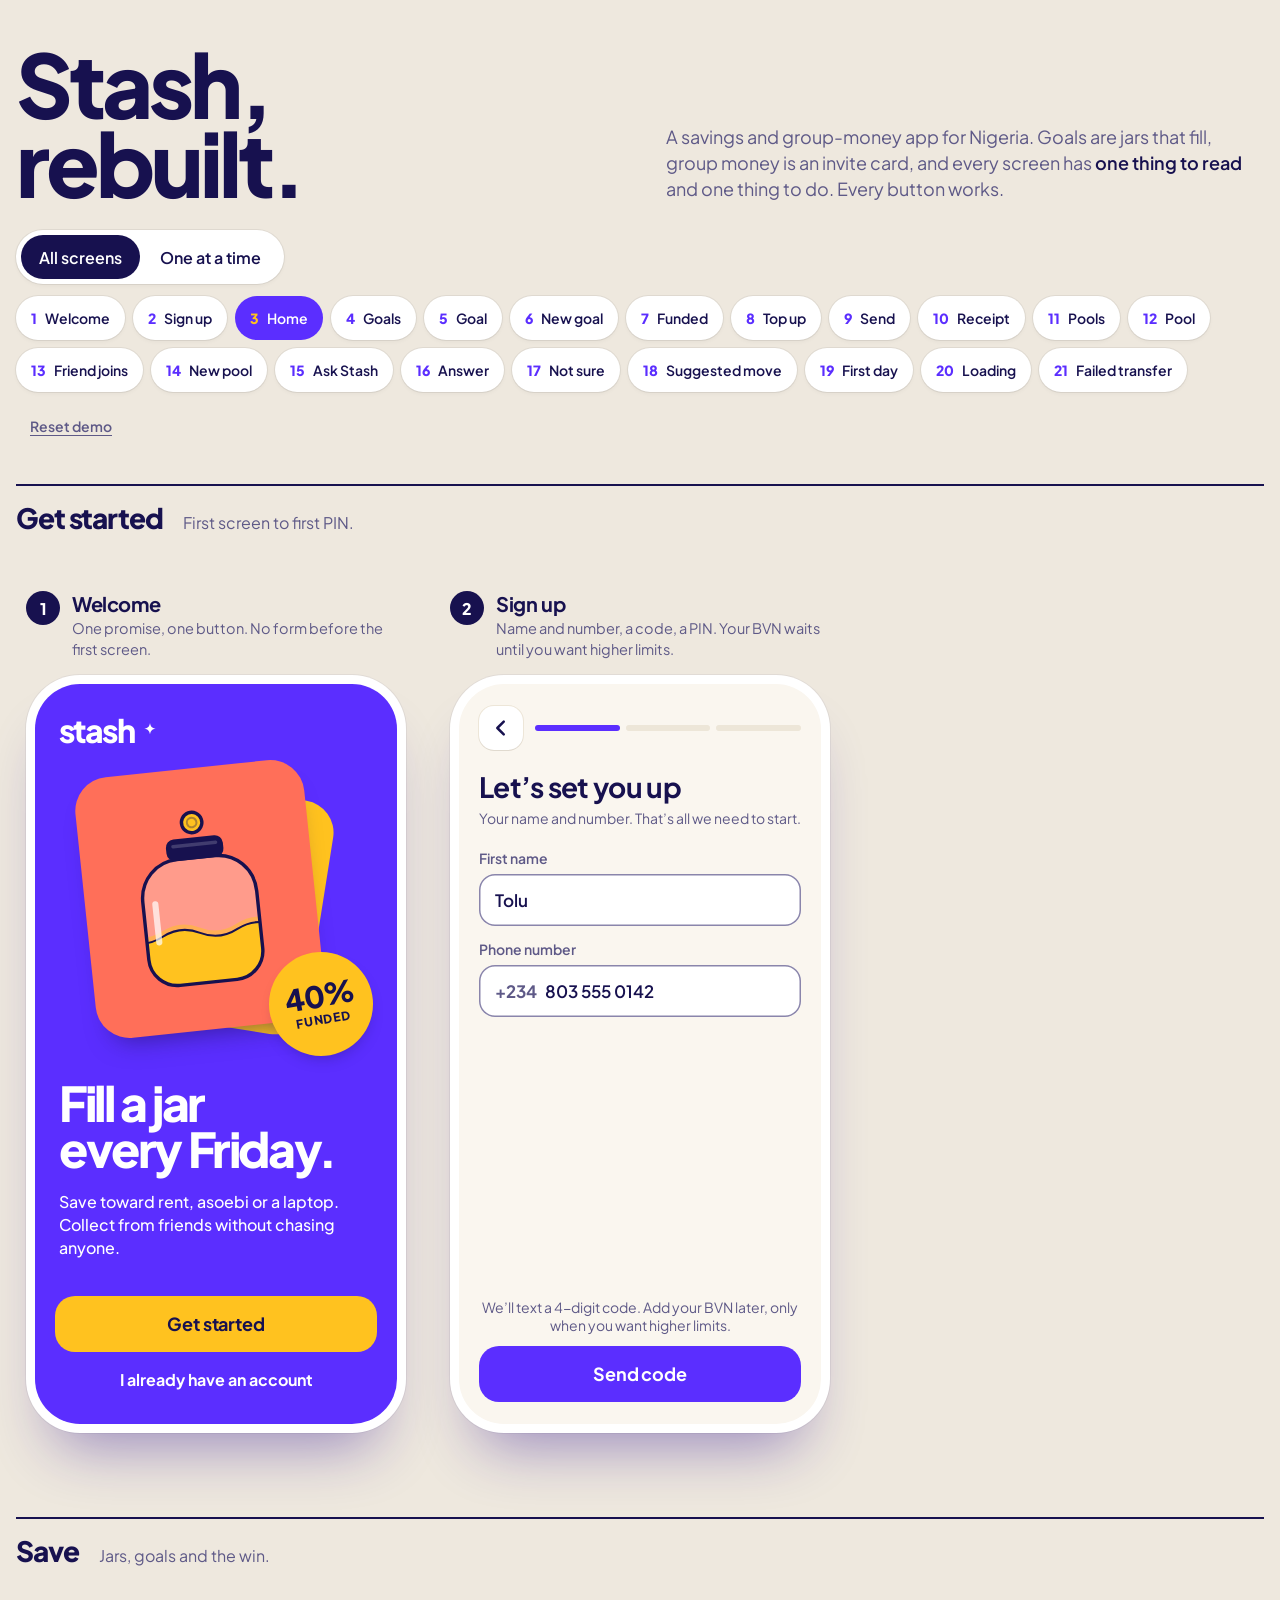
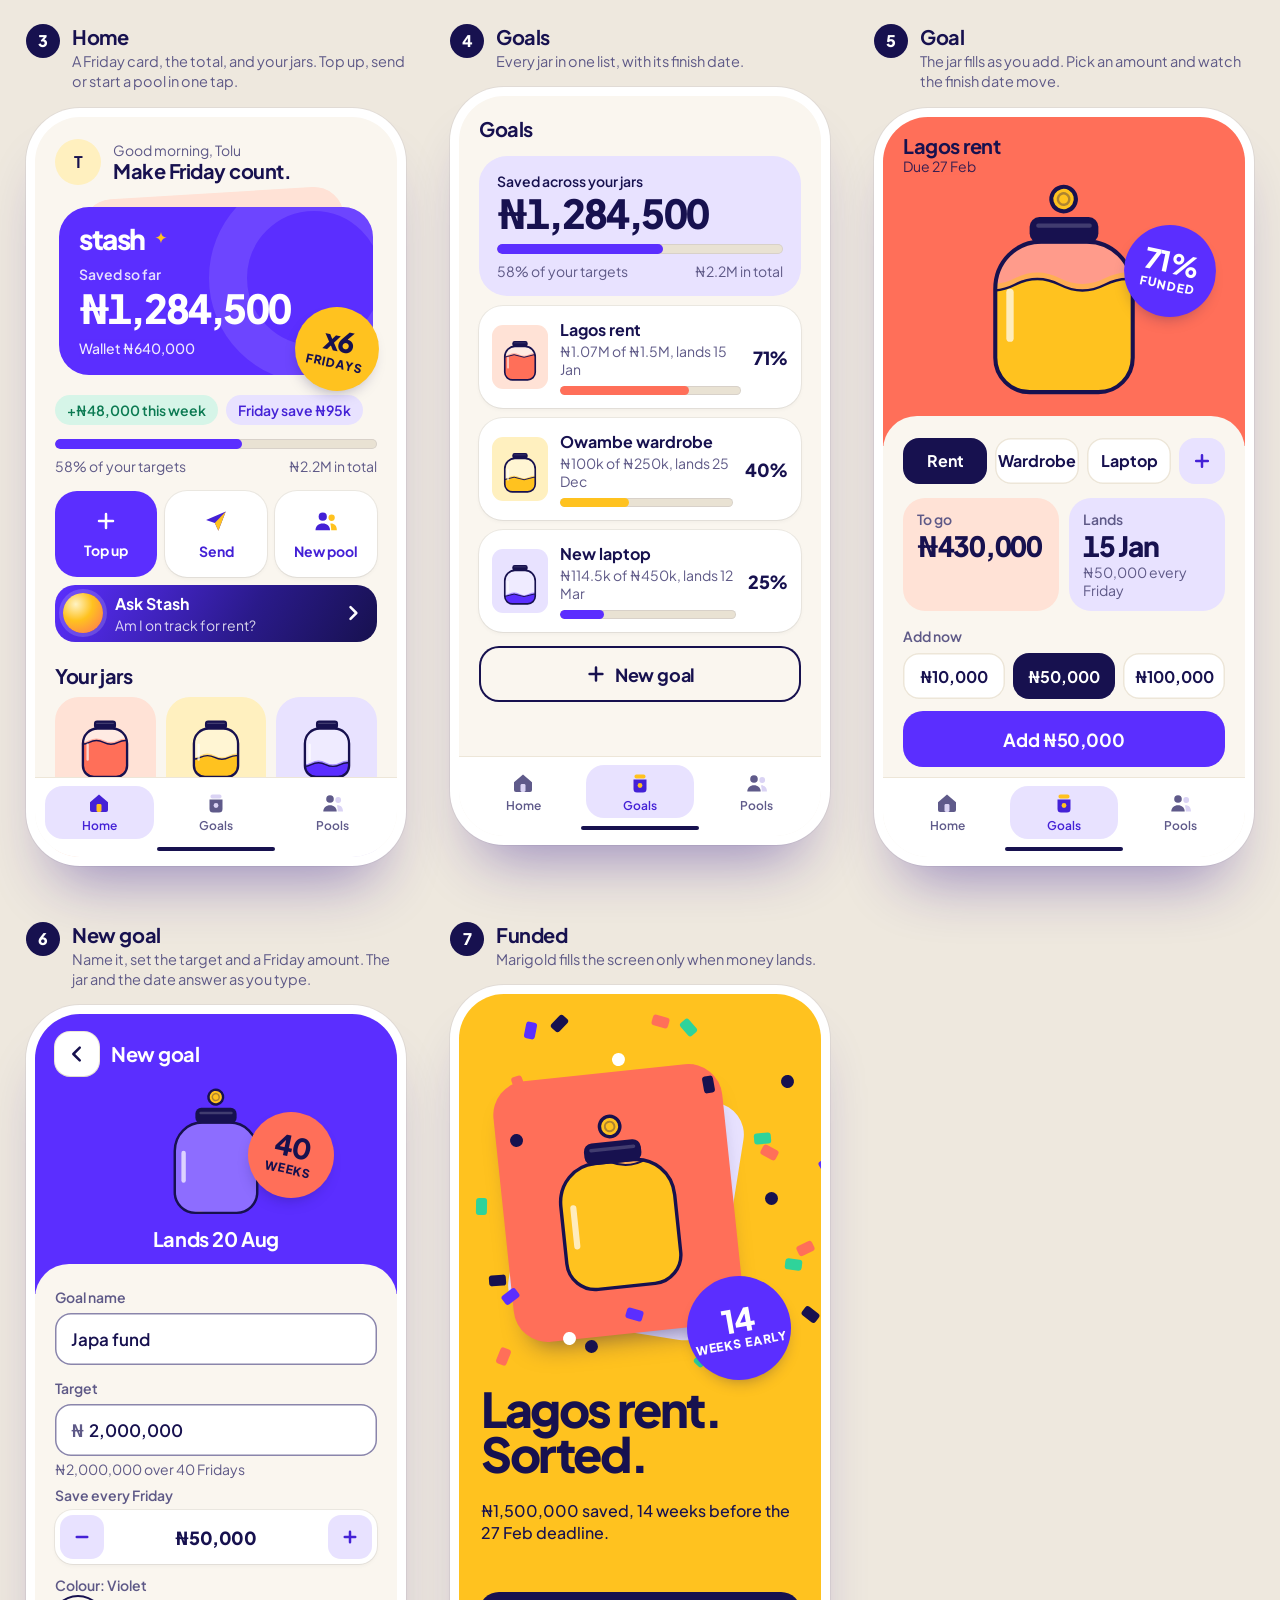
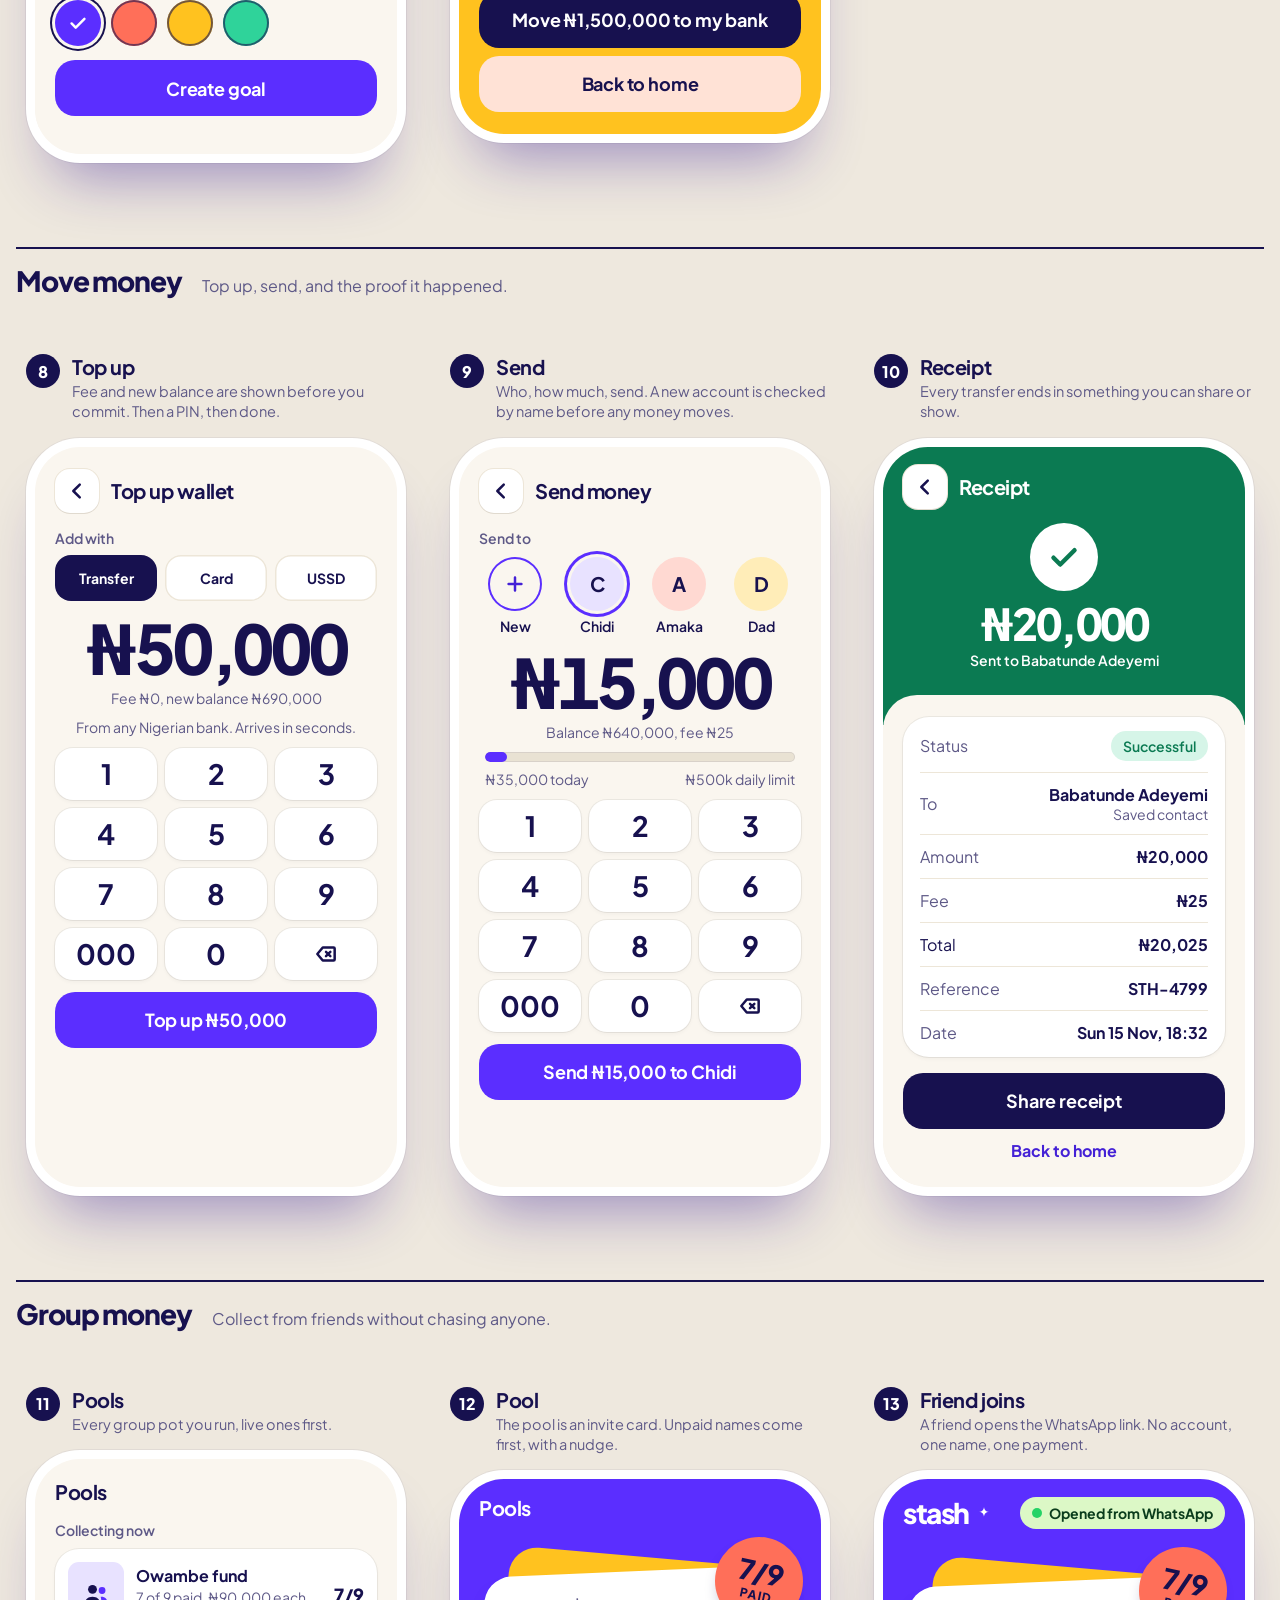
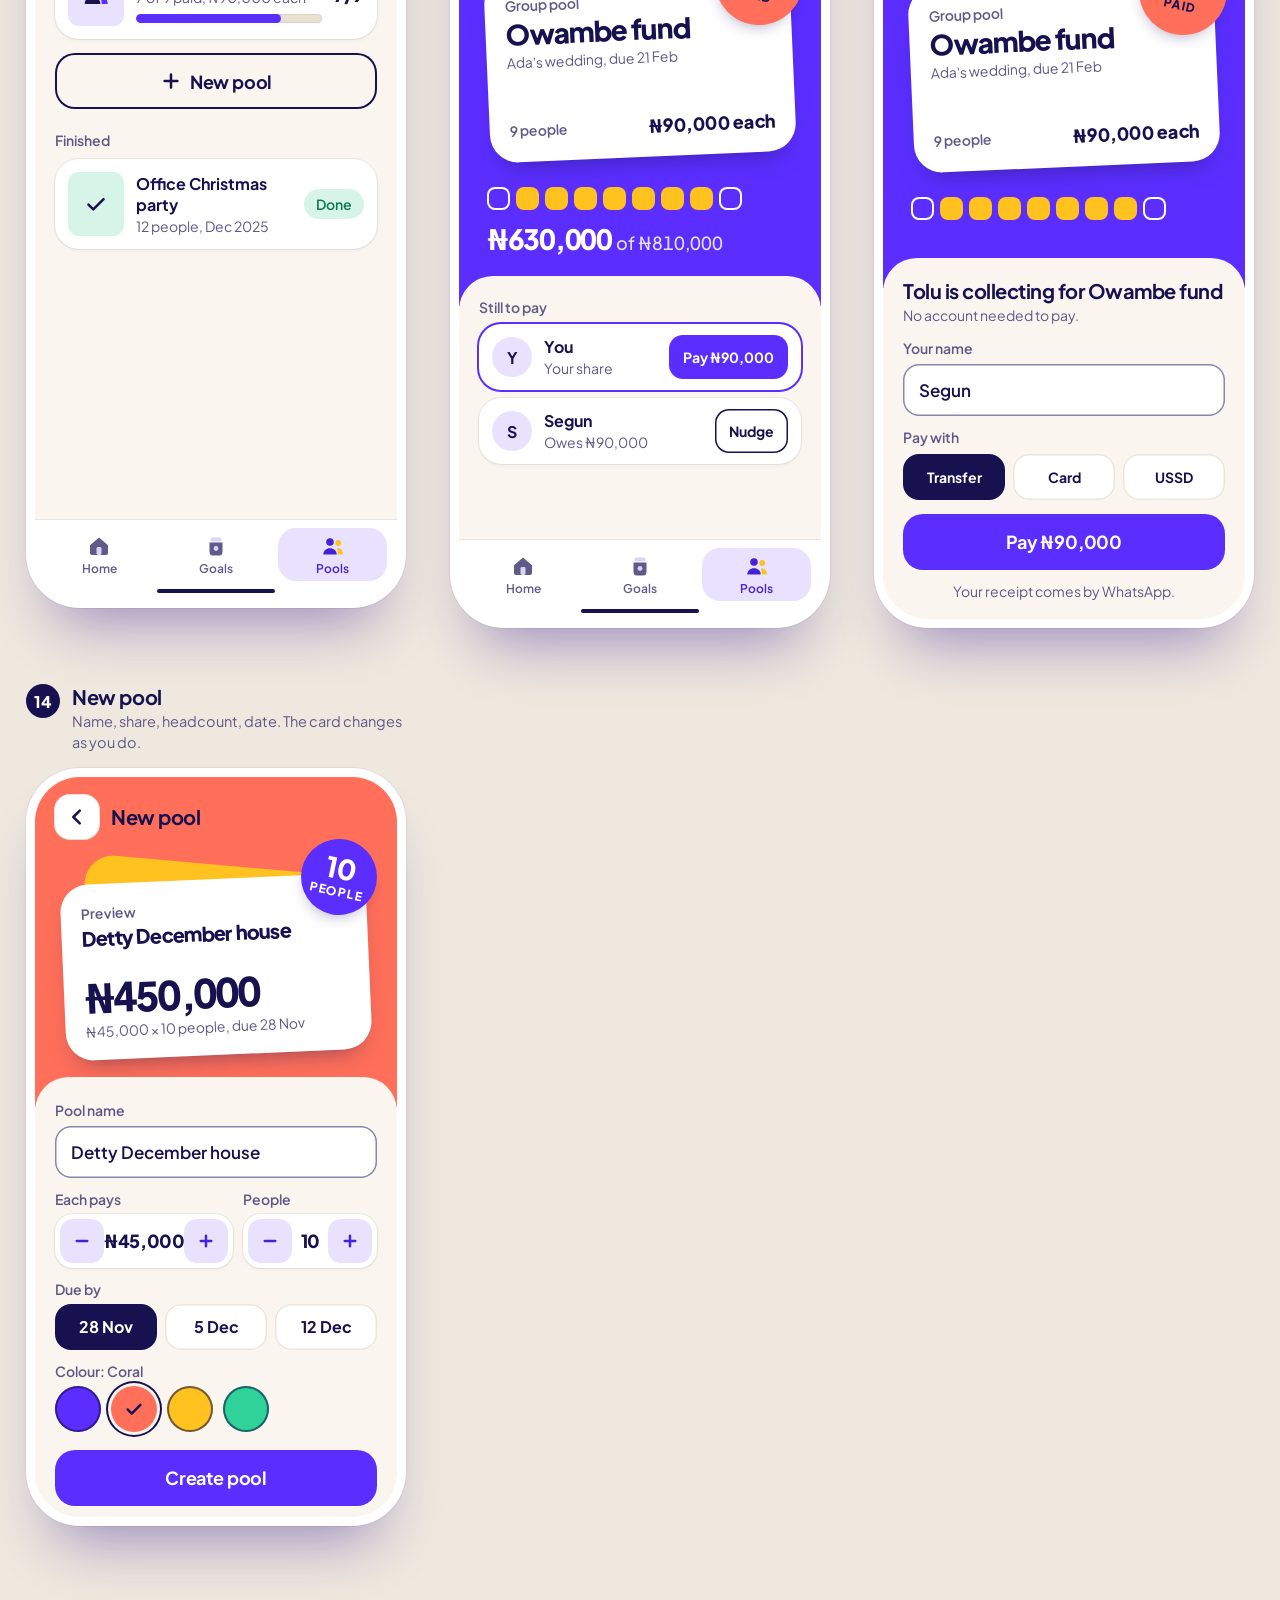
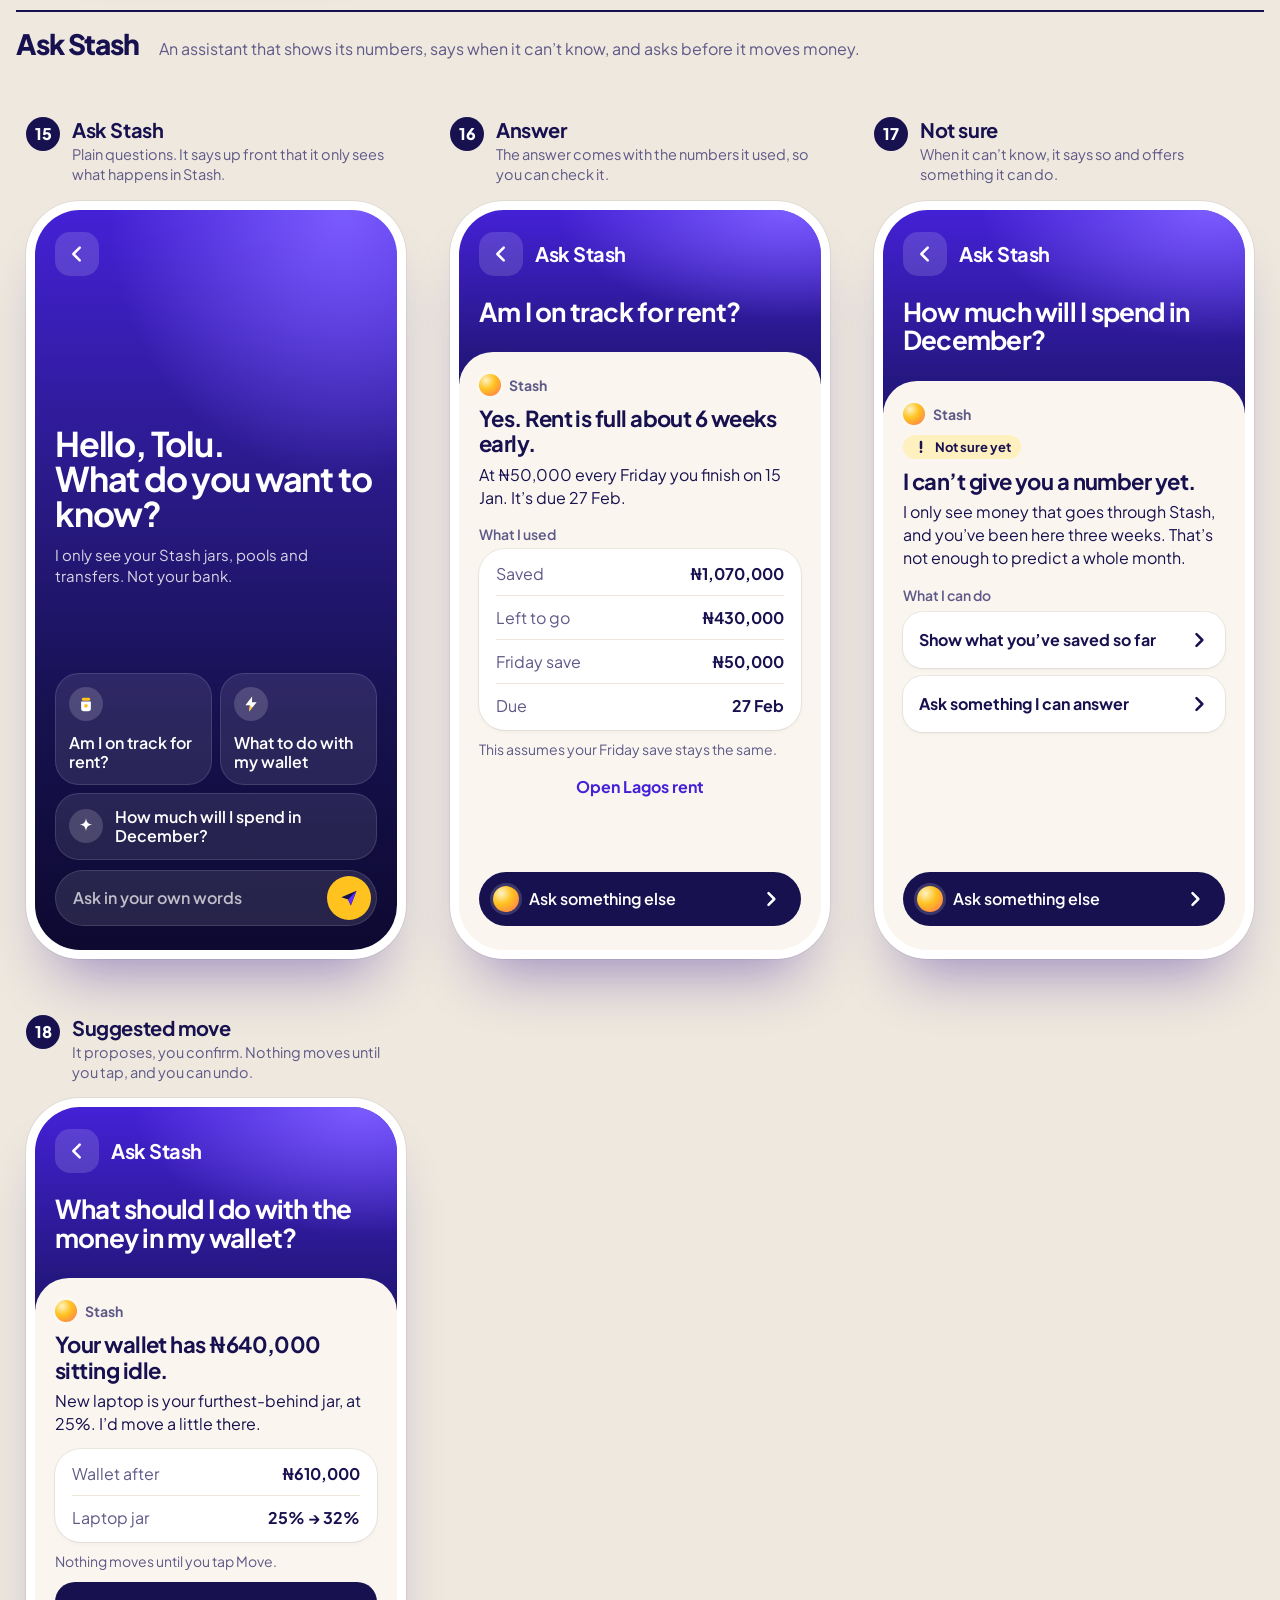
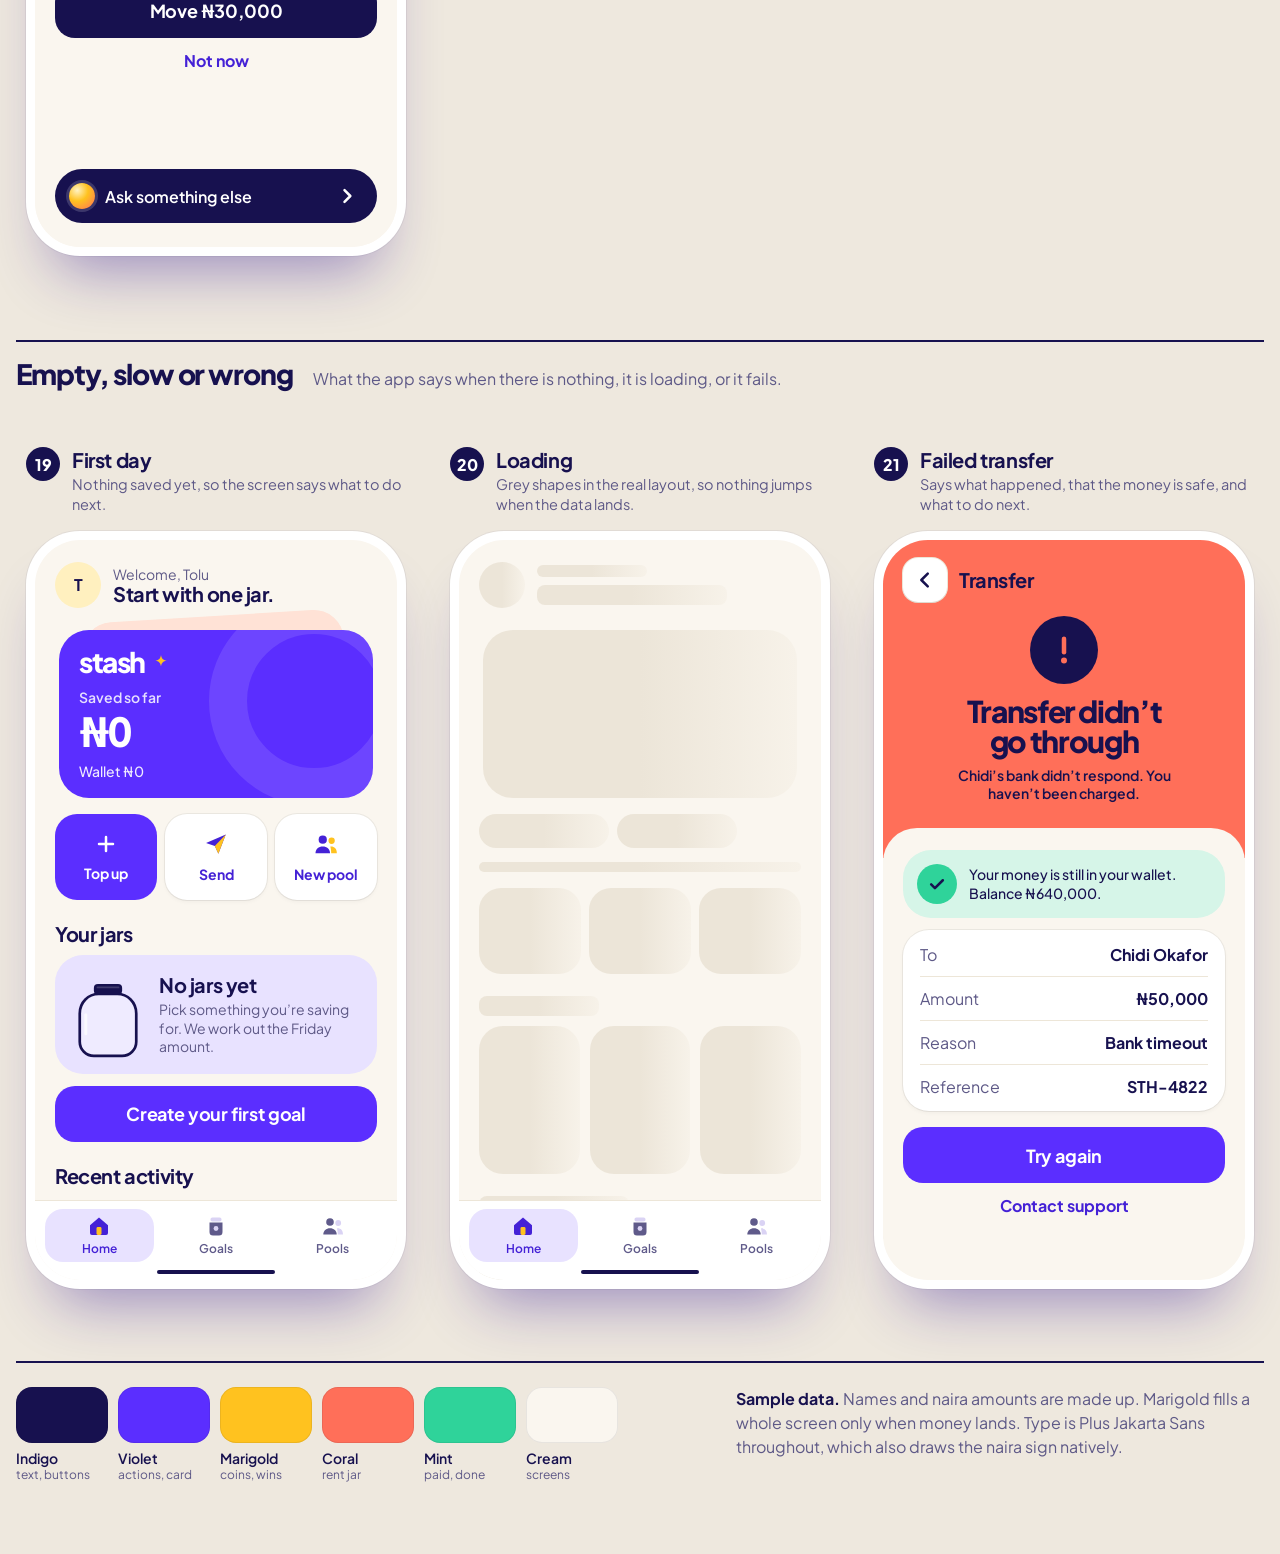
==== commit 607e6b55: "Stash: add Ask Stash and How I built this, update the prototype Co-Authored-By: Claude Sonnet 5.5 <n" ====
--- a/public/projects/stash-redesign/index.html
+++ b/public/projects/stash-redesign/index.html
@@ -283,6 +283,44 @@
 .gsw .cc.plus{flex:none;width:46px;background:var(--violet-soft);box-shadow:none;color:var(--violet-deep)}
 .money{position:relative}.money span{position:absolute;left:16px;top:6px;height:52px;display:grid;place-items:center;font:700 17px var(--body);color:var(--ink-2)}
 .money .inp{padding-left:34px}
+
+/* Ask Stash */
+.orb{width:26px;height:26px;border-radius:50%;background:radial-gradient(circle at 32% 28%,#FFF3C4 0,#FFC21F 42%,#FF6F59 100%);flex:none;display:inline-block;box-shadow:0 0 0 3px rgba(255,255,255,.16)}
+.screen.ai{background:radial-gradient(90% 50% at 85% 0%,#7B5CFF 0%,rgba(91,46,255,0) 72%),linear-gradient(180deg,#4421D6 0%,#2A1A8A 36%,#17114F 68%,#0D0930 100%);color:#fff}
+.ai-main{position:absolute;inset:0;display:flex;flex-direction:column;padding:22px 20px 24px}
+.ai-bar{display:flex;align-items:center;gap:12px}
+.ai-bar .h-md{color:#fff}
+.icon-btn.glass{background:rgba(255,255,255,.14);color:#fff;box-shadow:none}
+.ai-greet{margin-top:150px;font-family:var(--display);font-weight:700;font-size:34px;letter-spacing:-.035em;line-height:1.04}
+.ai-sub{margin-top:12px;font-size:15px;line-height:1.4;color:rgba(255,255,255,.82);max-width:290px}
+.ai-tiles{margin-top:auto;display:grid;grid-template-columns:1fr 1fr;gap:8px}
+.ai-tile{min-height:112px;border-radius:24px;background:rgba(255,255,255,.09);box-shadow:inset 0 0 0 1px rgba(255,255,255,.12);padding:14px;display:flex;flex-direction:column;justify-content:space-between;align-items:flex-start;text-align:left;color:#fff;font-weight:600;font-size:16px;line-height:1.2}
+.ai-tile.wide{grid-column:1/-1;min-height:64px;flex-direction:row;align-items:center;justify-content:flex-start;gap:12px}
+.ai-tile .ti{width:34px;height:34px;border-radius:50%;background:rgba(255,255,255,.16);display:grid;place-items:center;flex:none}
+.ai-comp{margin-top:10px;display:flex;align-items:center;gap:8px;background:rgba(255,255,255,.1);box-shadow:inset 0 0 0 1px rgba(255,255,255,.12);border-radius:999px;padding:6px 6px 6px 14px}
+.ai-in{flex:1;min-width:0;min-height:44px;border:0;appearance:none;background:transparent;font:600 16px var(--body);color:#fff;padding:0 4px}
+.ai-in::placeholder{color:rgba(255,255,255,.7)}
+.ai-in:focus-visible{outline:3px solid #fff;outline-offset:2px;border-radius:12px}
+.ai-send{--acc:var(--violet);width:44px;height:44px;border-radius:50%;background:var(--marigold);color:var(--ink);display:grid;place-items:center;flex:none}
+.ai-hd{background:radial-gradient(90% 90% at 90% 0%,#7B5CFF 0%,rgba(91,46,255,0) 70%),linear-gradient(180deg,#4421D6 0%,#1F1570 100%);color:#fff;padding:22px 20px 58px}
+.ai-qh{margin-top:22px;font-family:var(--display);font-weight:700;font-size:26px;letter-spacing:-.03em;line-height:1.1}
+.ai-sheet{position:relative;z-index:2;background:var(--screen);border-radius:34px 34px 0 0;margin-top:-32px;padding:22px 20px 0}
+.ai-by{display:flex;align-items:center;gap:8px;font-weight:700;font-size:14px;color:var(--ink-2)}
+.ai-h{font-family:var(--display);font-weight:700;font-size:22px;letter-spacing:-.025em;line-height:1.15;margin:10px 0 6px}
+.ai-p{font-size:16px;line-height:1.45}
+.ai-sheet .rcard{margin-top:6px}
+.ai-q{width:100%;display:flex;align-items:center;gap:12px;padding:14px 16px;border-radius:20px;background:#fff;box-shadow:var(--shadow-border);text-align:left;font-weight:700;font-size:16px;line-height:1.25;min-height:56px;margin-top:8px}
+.ai-q span{flex:1}
+.ai-foot{position:absolute;left:0;right:0;bottom:0;padding:12px 20px 24px;background:linear-gradient(to top,var(--screen) 78%,rgba(250,246,239,0))}
+.ai-ask{width:100%;min-height:54px;border-radius:999px;background:var(--ink);display:flex;align-items:center;gap:10px;padding:0 20px 0 14px;font-weight:600;font-size:16px;color:#fff;text-align:left}
+.ai-ask span{flex:1}
+.ai-tag{display:inline-flex;align-items:center;gap:6px;background:var(--butter);border-radius:999px;padding:4px 10px;font-size:13px;font-weight:700}
+.ai-ok{background:var(--mint-soft);border-radius:22px;padding:12px 14px;display:flex;gap:10px;align-items:center;margin-top:12px;font-weight:600;font-size:15px;line-height:1.35}
+.askbar{width:100%;display:flex;align-items:center;gap:12px;margin-top:8px;padding:8px 14px 8px 8px;border-radius:20px;background:linear-gradient(120deg,#5B2EFF 0%,#2A1A8A 60%,#17114F 100%);color:#fff;text-align:left;min-height:56px}
+.askbar .orb{width:40px;height:40px;margin:0 0 0 0;box-shadow:0 0 0 4px rgba(255,255,255,.16)}
+.askbar .g{flex:1;min-width:0;display:flex;flex-direction:column;gap:2px}
+.askbar b{font-size:16px}.askbar .s{font-size:14px;color:rgba(255,255,255,.82)}
+.btn.ghost{background:#fff;color:var(--ink);box-shadow:inset 0 0 0 2px var(--ink)}
 @media (max-width:420px){.phone{zoom:.9}.cap{width:342px}}
 @media (prefers-reduced-motion:reduce){*{animation:none!important;transition:none!important}}
 @media (hover:hover){
@@ -389,6 +427,11 @@
     <div class="cell" data-cell="pool"><div class="phone" data-phone="pool"><div class="screen" id="s-pool"></div></div></div>
     <div class="cell" data-cell="join"><div class="phone" data-phone="join"><div class="screen" id="s-join"></div></div></div>
     <div class="cell" data-cell="create"><div class="phone" data-phone="create"><div class="screen" id="s-create"></div></div></div>
+    <div class="grp"><h2>Ask Stash</h2><p>An assistant that shows its numbers, says when it can’t know, and asks before it moves money.</p></div>
+    <div class="cell" data-cell="ask"><div class="phone" data-phone="ask"><div class="screen ai" id="s-ask"></div></div></div>
+    <div class="cell" data-cell="answer"><div class="phone" data-phone="answer"><div class="screen" id="s-answer"></div></div></div>
+    <div class="cell" data-cell="unsure"><div class="phone" data-phone="unsure"><div class="screen" id="s-unsure"></div></div></div>
+    <div class="cell" data-cell="act"><div class="phone" data-phone="act"><div class="screen" id="s-act"></div></div></div>
     <div class="grp"><h2>Empty, slow or wrong</h2><p>What the app says when there is nothing, it is loading, or it fails.</p></div>
     <div class="cell" data-cell="empty"><div class="phone" data-phone="empty"><div class="screen" id="s-empty"></div></div></div>
     <div class="cell" data-cell="loading"><div class="phone" data-phone="loading"><div class="screen" id="s-loading"></div></div></div>
@@ -433,6 +476,10 @@
     ['pool','Pool','The pool is an invite card. Unpaid names come first, with a nudge.'],
     ['join','Friend joins','A friend opens the WhatsApp link. No account, one name, one payment.'],
     ['create','New pool','Name, share, headcount, date. The card changes as you do.'],
+    ['ask','Ask Stash','Plain questions. It says up front that it only sees what happens in Stash.'],
+    ['answer','Answer','The answer comes with the numbers it used, so you can check it.'],
+    ['unsure','Not sure','When it can’t know, it says so and offers something it can do.'],
+    ['act','Suggested move','It proposes, you confirm. Nothing moves until you tap, and you can undo.'],
     ['empty','First day','Nothing saved yet, so the screen says what to do next.'],
     ['loading','Loading','Grey shapes in the real layout, so nothing jumps when the data lands.'],
     ['failed','Failed transfer','Says what happened, that the money is safe, and what to do next.']
@@ -477,7 +524,7 @@
       pool:{name:'Owambe fund',sub:"Ada's wedding, due 21 Feb",per:90000,count:9,paid:[1,2,3,4,5,6,7],nudged:[],color:'violet',created:false,copied:false},
       ng:{name:'Japa fund',target:2000000,pace:50000,color:'violet'},top:{amt:'50000',method:0},
       draft:{name:'Detty December house',per:45000,count:10,due:'28 Nov',color:'coral'},
-      done:'rent',moved:false,jy:{},modal:null,join:{name:null,method:0,done:false,who:null}
+      ai:{q:'',why:'short',moved:false},done:'rent',moved:false,jy:{},modal:null,join:{name:null,method:0,done:false,who:null}
     };
   }
   var S=fresh();
@@ -545,6 +592,7 @@
       '<div class="acts"><button type="button" class="act fill" data-go="topup">'+ic('plus',24)+'Top up</button>'+
       '<button type="button" class="act" data-go="send">'+ic('send',26)+'Send</button>'+
       '<button type="button" class="act" data-go="create">'+ic('users',26)+'New pool</button></div>'+
+      '<button type="button" class="askbar" data-go="ask"><i class="orb"></i><span class="g"><b>Ask Stash</b><span class="s">Am I on track for rent?</span></span>'+ic('chev',20)+'</button>'+
       '<div class="sect"><h3 class="h-sm" style="font-size:20px">Your jars</h3></div><div class="jars">'+jars+'<button type="button" class="jt new" data-go="newgoal" aria-label="New goal">'+ic('plus',26)+'<span class="n">New goal</span></button></div>'+
       '<div class="sect"><h3 class="h-sm" style="font-size:20px">Recent activity</h3></div>'+acts+
       '</div>'+tabbar('home');
@@ -893,6 +941,73 @@
       '<button type="button" class="link" data-sup="1">'+(S.sup?'Reference copied for support':'Contact support')+'</button></div></div>';
   }
 
+
+  /* ---------- Ask Stash ---------- */
+  var AIQ={track:'Am I on track for rent?',unsure:'How much will I spend in December?',act:'What should I do with the money in my wallet?'};
+  function aiHd(q){return '<div class="ai-hd"><div class="ai-bar"><button type="button" class="icon-btn glass" data-go="ask" aria-label="Back">'+ic('back',22)+'</button><h2 class="h-md">Ask Stash</h2></div><p class="ai-qh">'+esc(q)+'</p></div>';}
+  function aiBy(){return '<div class="ai-by"><i class="orb" style="width:22px;height:22px"></i>Stash</div>';}
+  function aiFoot(){return '<div class="ai-foot"><button type="button" class="ai-ask" data-go="ask"><i class="orb"></i><span>Ask something else</span>'+ic('chev',20)+'</button></div>';}
+  function rAsk(){
+    $('#s-ask').innerHTML='<div class="ai-main">'+
+      '<div class="ai-bar"><button type="button" class="icon-btn glass" data-go="home" aria-label="Back to home">'+ic('back',22)+'</button></div>'+
+      '<h3 class="ai-greet">Hello, '+esc(S.su.name)+'.<br>What do you want to know?</h3>'+
+      '<p class="ai-sub">I only see your Stash jars, pools and transfers. Not your bank.</p>'+
+      '<div class="ai-tiles">'+
+        '<button type="button" class="ai-tile" data-ai="track"><span class="ti">'+ic('jar',18)+'</span>Am I on track for rent?</button>'+
+        '<button type="button" class="ai-tile" data-ai="act"><span class="ti">'+ic('bolt',18)+'</span>What to do with my wallet</button>'+
+        '<button type="button" class="ai-tile wide" data-ai="unsure"><span class="ti">'+ic('spark',18)+'</span>How much will I spend in December?</button>'+
+      '</div>'+
+      '<div class="ai-comp"><input id="ai-q" class="ai-in" type="text" placeholder="Ask in your own words" aria-label="Ask Stash a question" autocomplete="off"><button type="button" class="ai-send" data-aisend="1" aria-label="Send question">'+ic('send',20)+'</button></div>'+
+      '</div>';
+  }
+  function rAnswer(){
+    var g=G('rent'),rem=g.target-g.saved,body;
+    var weeks=Math.max(1,Math.ceil(rem/g.pace)),land=new Date(2026,10,20+(weeks-1)*7);
+    var diff=Math.round((g.due-land)/(7*864e5));
+    if(rem<=0){body='<h3 class="ai-h">Rent is already full.</h3><p class="ai-p">You saved '+fmt(g.saved)+' for '+dstr(g.due)+'. Nothing left to do.</p>';}
+    else if(diff>=0){body='<h3 class="ai-h">Yes. Rent is full about '+diff+' week'+(diff===1?'':'s')+' early.</h3><p class="ai-p">At '+fmt(g.pace)+' every Friday you finish on '+dstr(land)+'. It’s due '+dstr(g.due)+'.</p>';}
+    else{
+      var fr=Math.max(1,Math.floor((g.due-new Date(2026,10,20))/(7*864e5))+1);
+      body='<h3 class="ai-h">Not quite. Rent is about '+(-diff)+' week'+(diff===-1?'':'s')+' late.</h3><p class="ai-p">You’d need about '+fmt(Math.ceil(rem/fr/1000)*1000)+' every Friday to make '+dstr(g.due)+'.</p>';
+    }
+    $('#s-answer').innerHTML='<div class="body" style="padding-bottom:110px">'+aiHd(AIQ.track)+'<div class="ai-sheet">'+aiBy()+body+
+      '<p class="lbl" style="margin-top:16px">What I used</p><div class="rcard">'+
+        '<div class="mr first"><span class="muted">Saved</span><b>'+fmt(g.saved)+'</b></div>'+
+        '<div class="mr"><span class="muted">Left to go</span><b>'+fmt(Math.max(rem,0))+'</b></div>'+
+        '<div class="mr"><span class="muted">Friday save</span><b>'+fmt(g.pace)+'</b></div>'+
+        '<div class="mr"><span class="muted">Due</span><b>'+dstr(g.due)+'</b></div></div>'+
+      '<p class="sm muted" style="margin-top:10px">This assumes your Friday save stays the same.</p>'+
+      '<button type="button" class="link" data-goal="rent" style="margin-top:6px">Open Lagos rent</button></div></div>'+aiFoot();
+  }
+  function rUnsure(){
+    var scope=S.ai.why==='scope';
+    $('#s-unsure').innerHTML='<div class="body" style="padding-bottom:110px">'+aiHd(S.ai.q||AIQ.unsure)+'<div class="ai-sheet">'+aiBy()+
+      '<p style="margin-top:10px"><span class="ai-tag">'+ic('alert',16)+'Not sure yet</span></p>'+
+      '<h3 class="ai-h">'+(scope?'That’s outside what I can see.':'I can’t give you a number yet.')+'</h3>'+
+      '<p class="ai-p">'+(scope?'I can answer about your jars, pools and transfers in Stash. Nothing else.':'I only see money that goes through Stash, and you’ve been here three weeks. That’s not enough to predict a whole month.')+'</p>'+
+      '<p class="lbl" style="margin-top:16px">What I can do</p>'+
+      '<button type="button" class="ai-q" data-go="goals"><span>Show what you’ve saved so far</span>'+ic('chev',20)+'</button>'+
+      '<button type="button" class="ai-q" data-go="ask"><span>Ask something I can answer</span>'+ic('chev',20)+'</button>'+
+      '</div></div>'+aiFoot();
+  }
+  function rAct(){
+    var g=G('laptop'),amt=Math.min(30000,S.balance),after=S.balance-(S.ai.moved?0:amt),p0=Math.floor((g.saved-(S.ai.moved?amt:0))/g.target*100),p1=Math.floor((g.saved+(S.ai.moved?0:amt))/g.target*100),card;
+    if(S.ai.moved){
+      card='<h3 class="ai-h">Done.</h3><p class="ai-p">I moved '+fmt(amt)+' from your wallet to '+g.name+'.</p>'+
+        '<div class="ai-ok"><span class="okb" style="width:36px;height:36px;margin:0;flex:none">'+ic('check',18)+'</span><span>'+g.name+' is now '+pct(g)+'% funded. Wallet '+fmt(S.balance)+'.</span></div>'+
+        '<button type="button" class="btn ghost" data-aiundo="1" style="margin-top:14px">Undo</button>';
+    }else{
+      card='<h3 class="ai-h">Your wallet has '+fmt(S.balance)+' sitting idle.</h3><p class="ai-p">'+g.name+' is your furthest-behind jar, at '+p0+'%. I’d move a little there.</p>'+
+        '<div class="rcard" style="margin-top:14px">'+
+        '<div class="mr first"><span class="muted">Wallet after</span><b>'+fmt(after)+'</b></div>'+
+        '<div class="mr"><span class="muted">'+g.short+' jar</span><b style="white-space:nowrap">'+p0+'% → '+p1+'%</b></div></div>'+
+        '<p class="sm muted" style="margin-top:10px">Nothing moves until you tap Move.</p>'+
+        '<button type="button" class="btn ink" data-aimove="1" style="margin-top:12px"'+(S.balance<amt||amt<=0?' disabled':'')+'>Move '+fmt(amt)+'</button>'+
+        '<button type="button" class="link" data-go="ask">Not now</button>';
+    }
+    $('#s-act').innerHTML='<div class="body" style="padding-bottom:110px">'+aiHd(AIQ.act)+'<div class="ai-sheet">'+aiBy()+card+'</div></div>'+aiFoot();
+  }
+
   /* ---------- Welcome ---------- */
   function rWelcome(){
     $('#s-welcome').innerHTML='<div class="wm" style="position:absolute;left:24px;top:30px;font-size:32px;color:#fff">stash'+ic('spark',16)+'</div>'+
@@ -1063,6 +1178,10 @@
     if(name==='receipt'){rRcpt();}
     if(name==='failed'){rFailed();}
     if(name==='signup'){rSignup();}
+    if(name==='ask'){rAsk();}
+    if(name==='answer'){rAnswer();}
+    if(name==='unsure'){rUnsure();}
+    if(name==='act'){rAct();}
     mark();
     var cell=document.querySelector('[data-cell="'+name+'"]');
     if(mode==='all'&&cell){
@@ -1079,7 +1198,13 @@
     mark();
     if(m==='walk'){window.scrollTo({top:0});}
   }
-  function renderAll(){buildCreate();buildNewGoal();rWelcome();rSignup();rEmpty();rLoading();rHome();rGoal();rTopup();rSend();rRcpt();rFailed();rPool();rJoin();rSuccess(false);}
+  function renderAll(){buildCreate();buildNewGoal();rWelcome();rSignup();rEmpty();rLoading();rHome();rGoal();rTopup();rSend();rRcpt();rFailed();rPool();rJoin();rSuccess(false);rAsk();rAnswer();rUnsure();rAct();}
+  function aiSend(){
+    var el=$('#ai-q'),v=el?el.value.trim():'';
+    if(!v){if(el){el.focus();}return;}
+    S.ai.q=v;S.ai.why='scope';go('unsure');
+  }
+  document.addEventListener('keydown',function(e){if(e.key==='Enter'&&e.target&&e.target.id==='ai-q'){e.preventDefault();aiSend();}});
   function copyText(t,done){
     try{navigator.clipboard.writeText(t).then(done,done);}catch(e){done();}
   }
@@ -1091,6 +1216,10 @@
     if(d.mode){setMode(d.mode);return;}
     if(t.id==='reset'){S=fresh();renderAll();go('home');return;}
     if(d.goal){S.goal=d.goal;S.chip=1;go('goal');return;}
+    if(d.ai){S.ai.q=AIQ[d.ai];S.ai.why='short';go(d.ai==='track'?'answer':d.ai);return;}
+    if(d.aisend){aiSend();return;}
+    if(d.aimove){var gl=G('laptop'),am=Math.min(30000,S.balance);if(am<=0){return;}gl.saved+=am;S.balance-=am;S.ai.moved=true;S.acts.unshift({ic:'jar',c:'violet',t:'Moved to '+gl.name,s:'Just now',a:'−'+fmt(am)});rAct();rHome();return;}
+    if(d.aiundo){var gu=G('laptop'),au=30000;gu.saved-=au;S.balance+=au;S.ai.moved=false;if(S.acts[0]&&S.acts[0].t==='Moved to '+gu.name){S.acts.shift();}rAct();rHome();return;}
     if(d.go){go(d.go);return;}
     if(d.chip!==undefined){S.chip=+d.chip;rGoal();return;}
     if(d.add){addMoney(G().chips[S.chip]);return;}
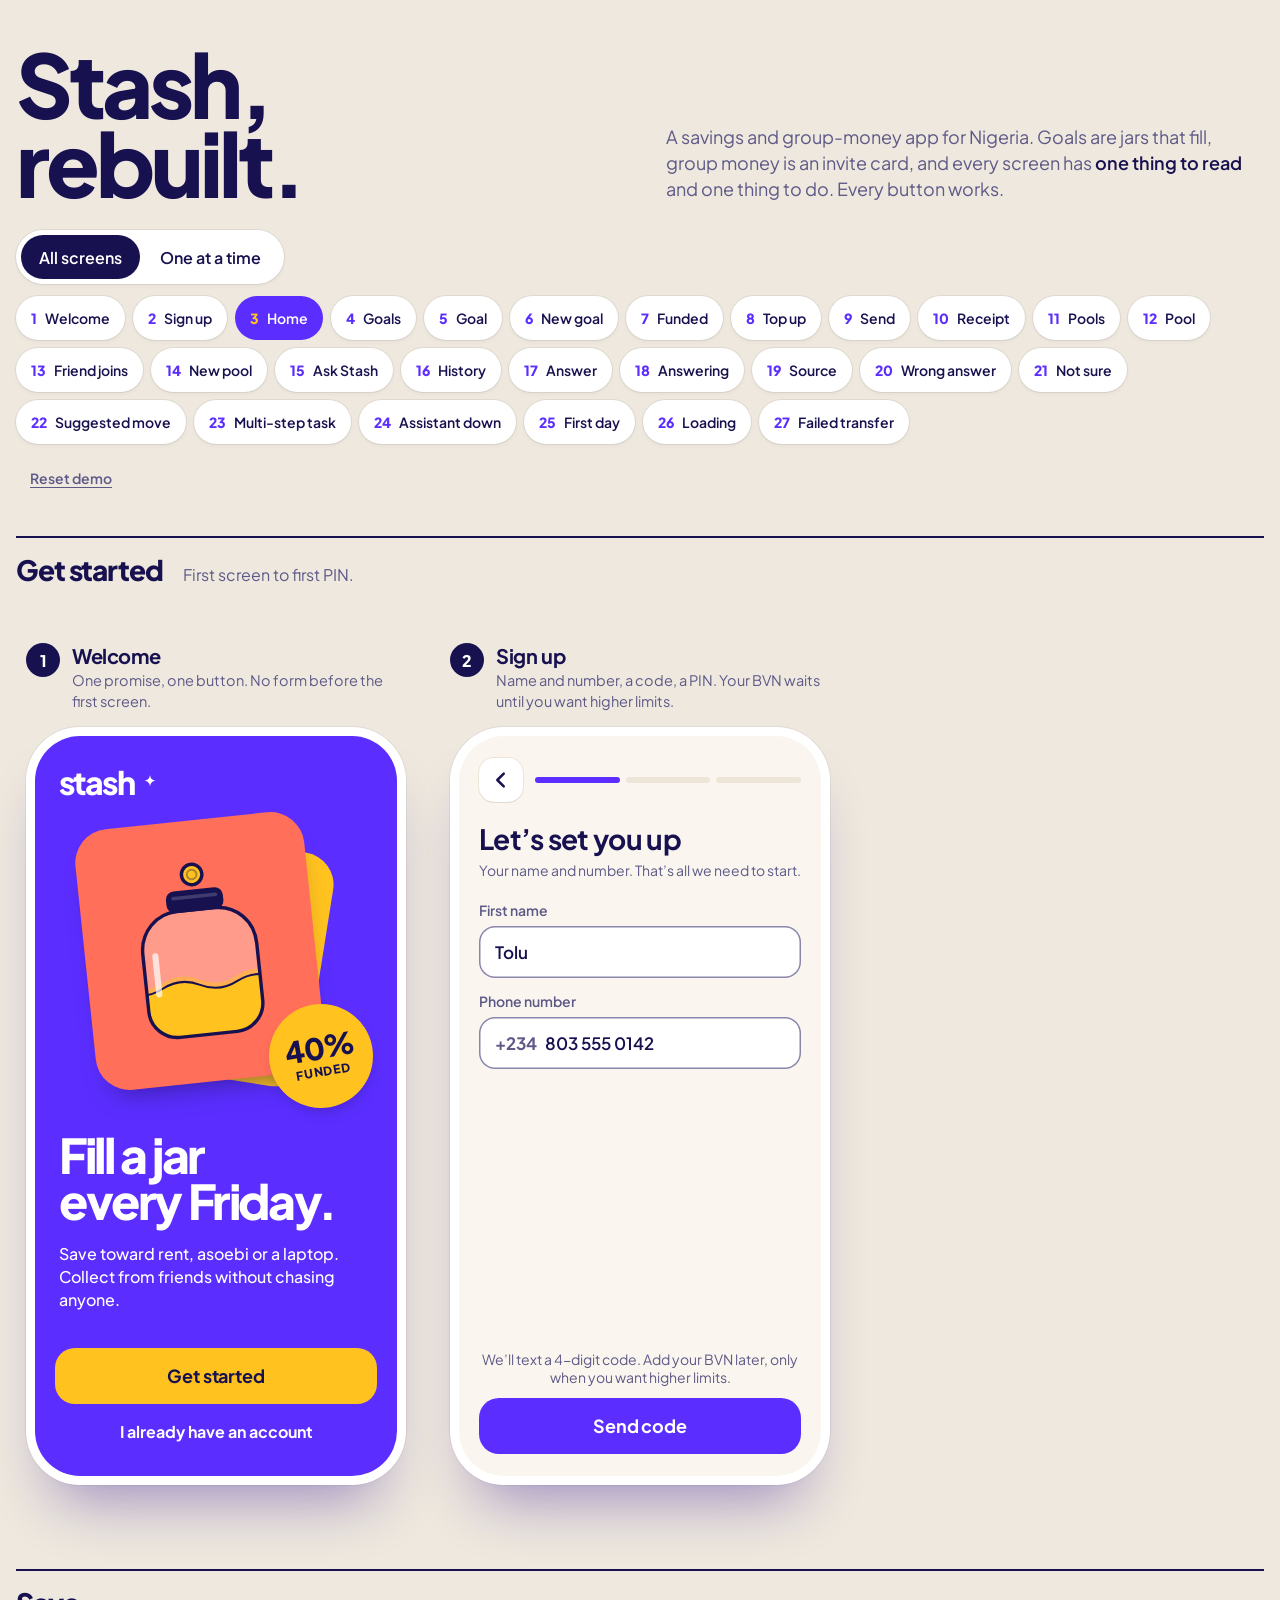
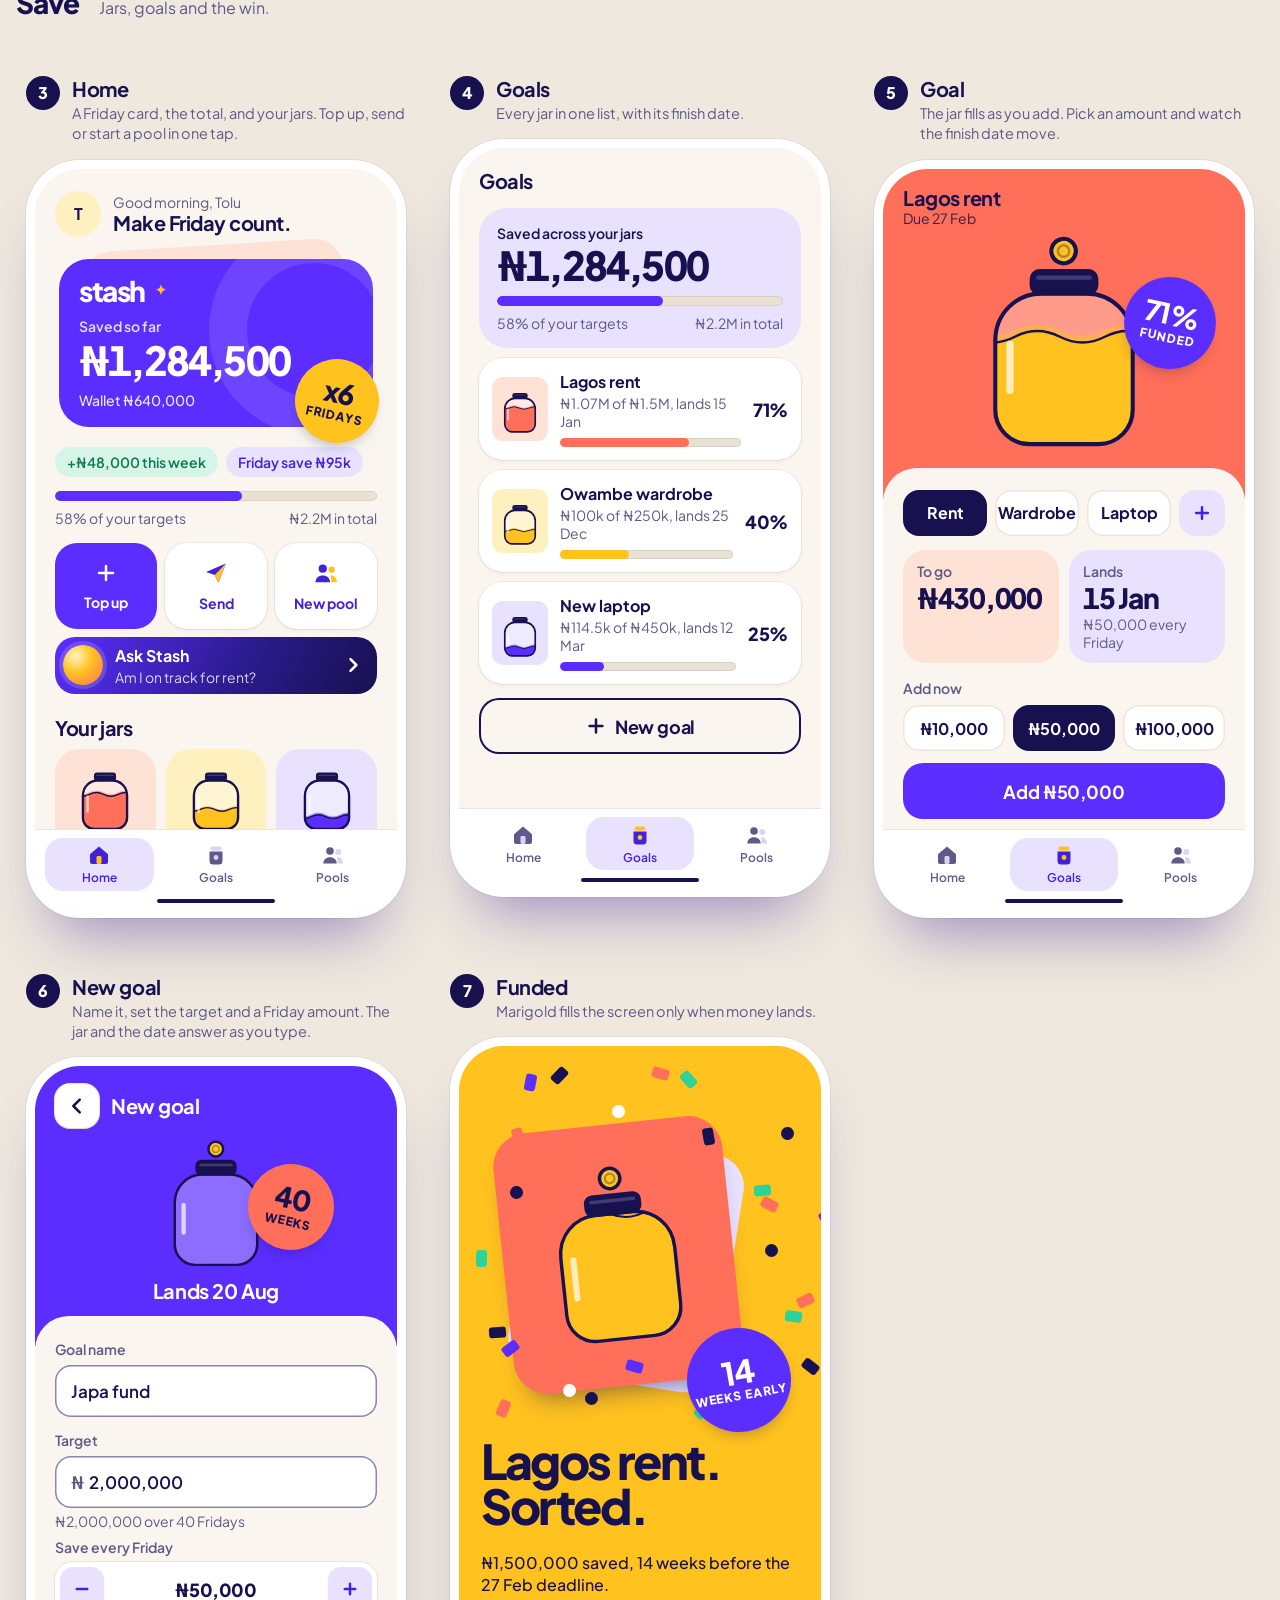
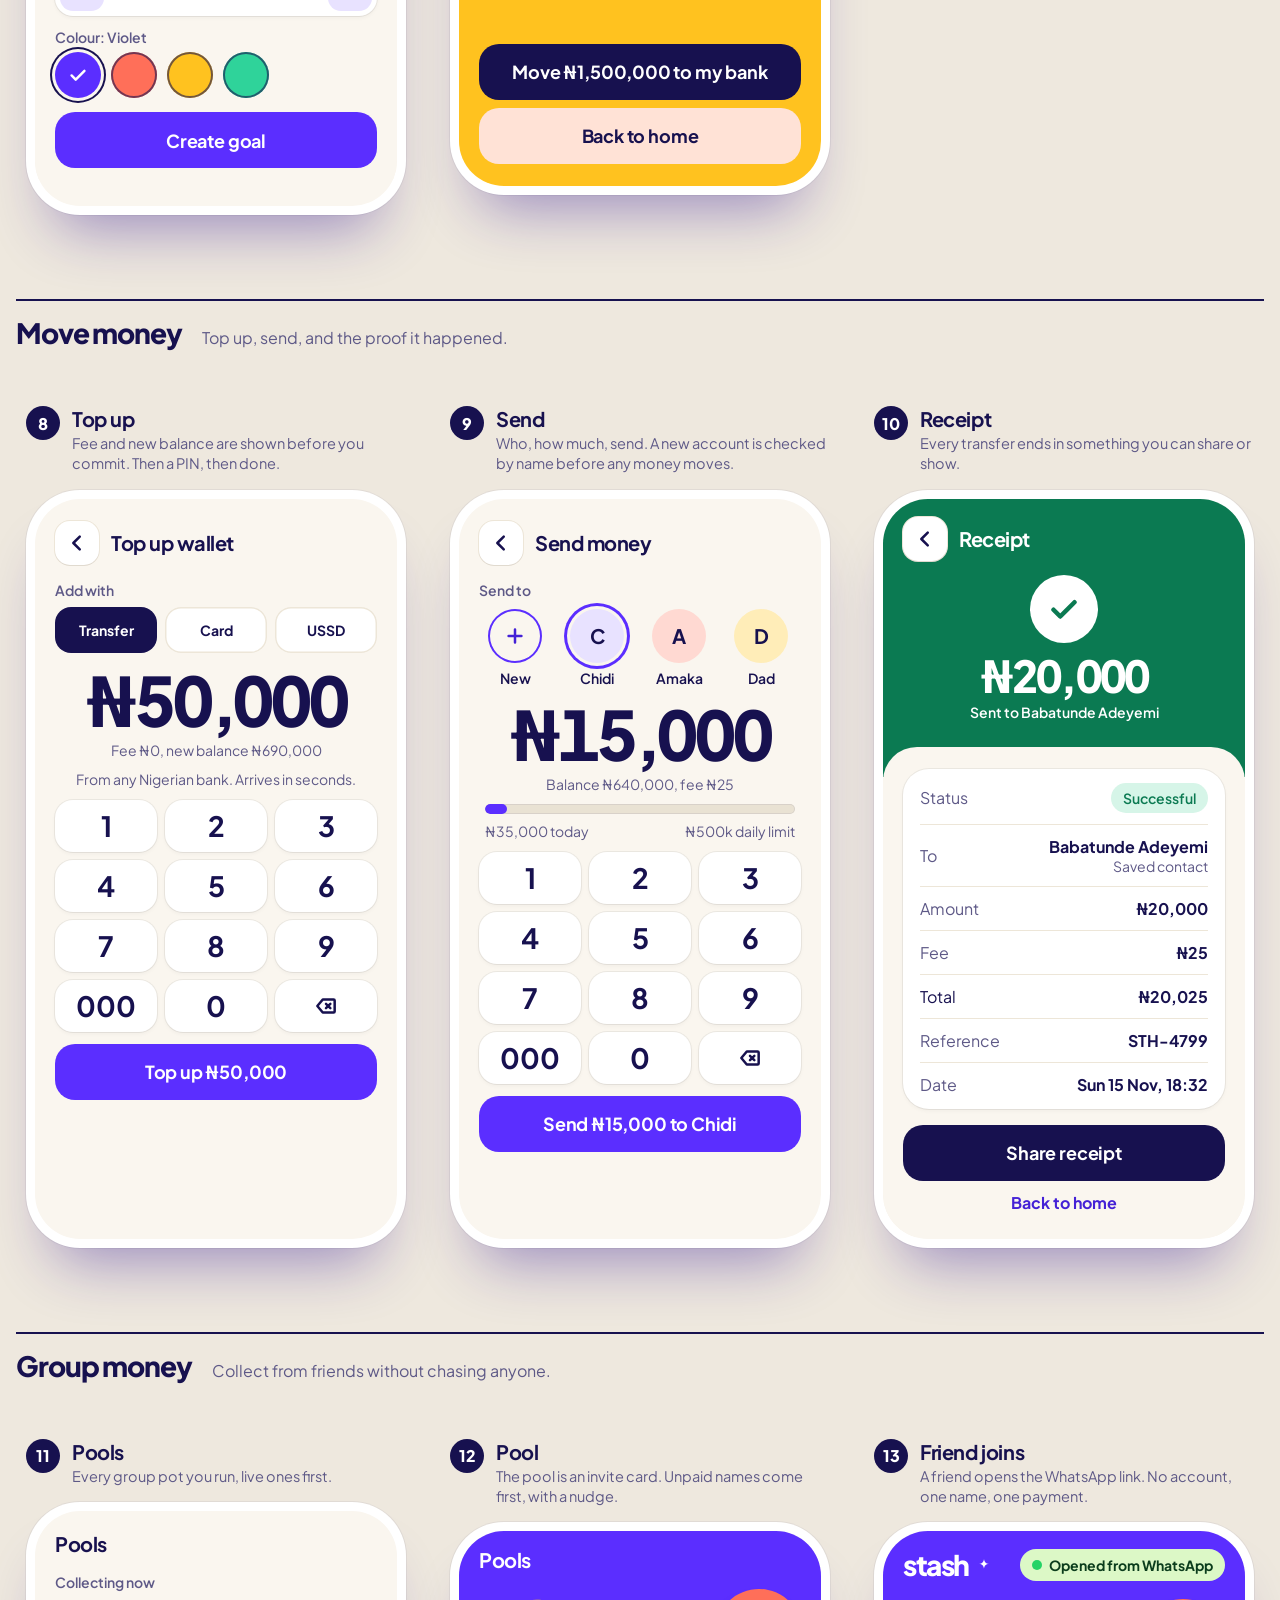
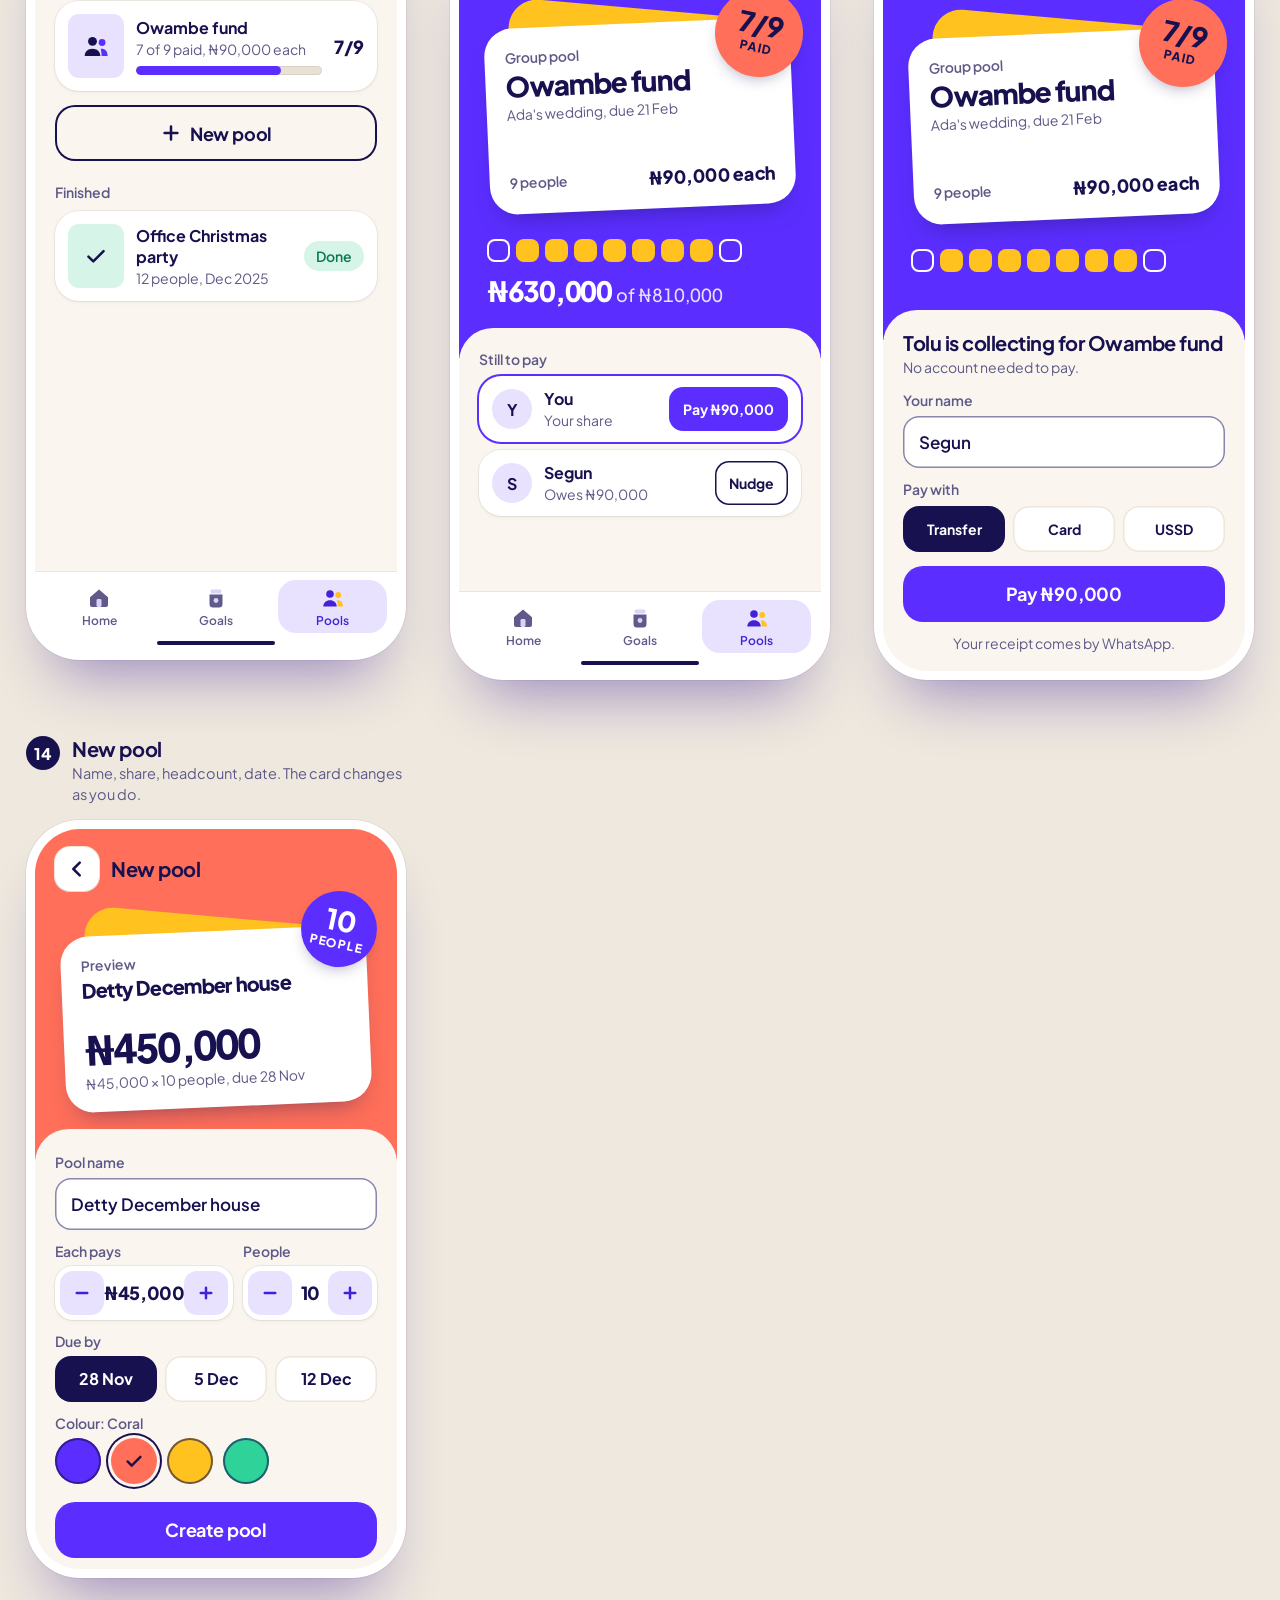
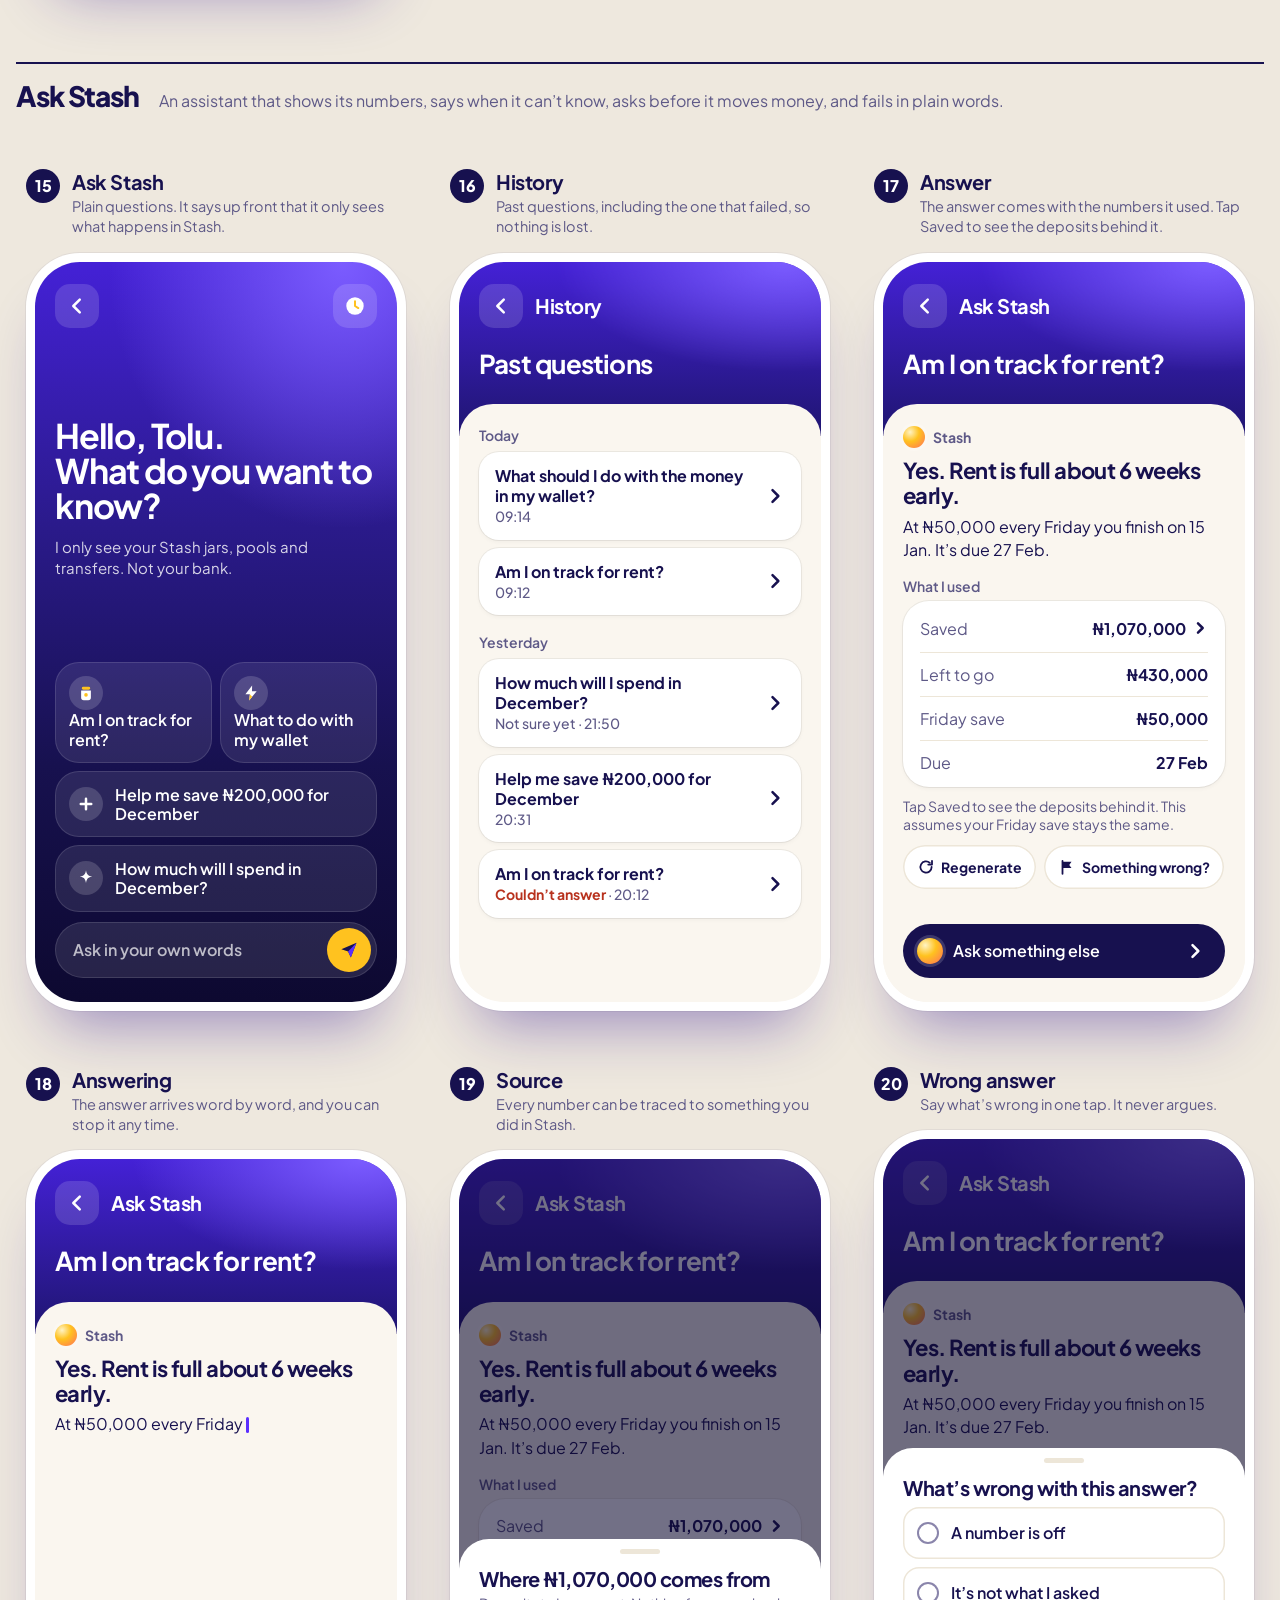
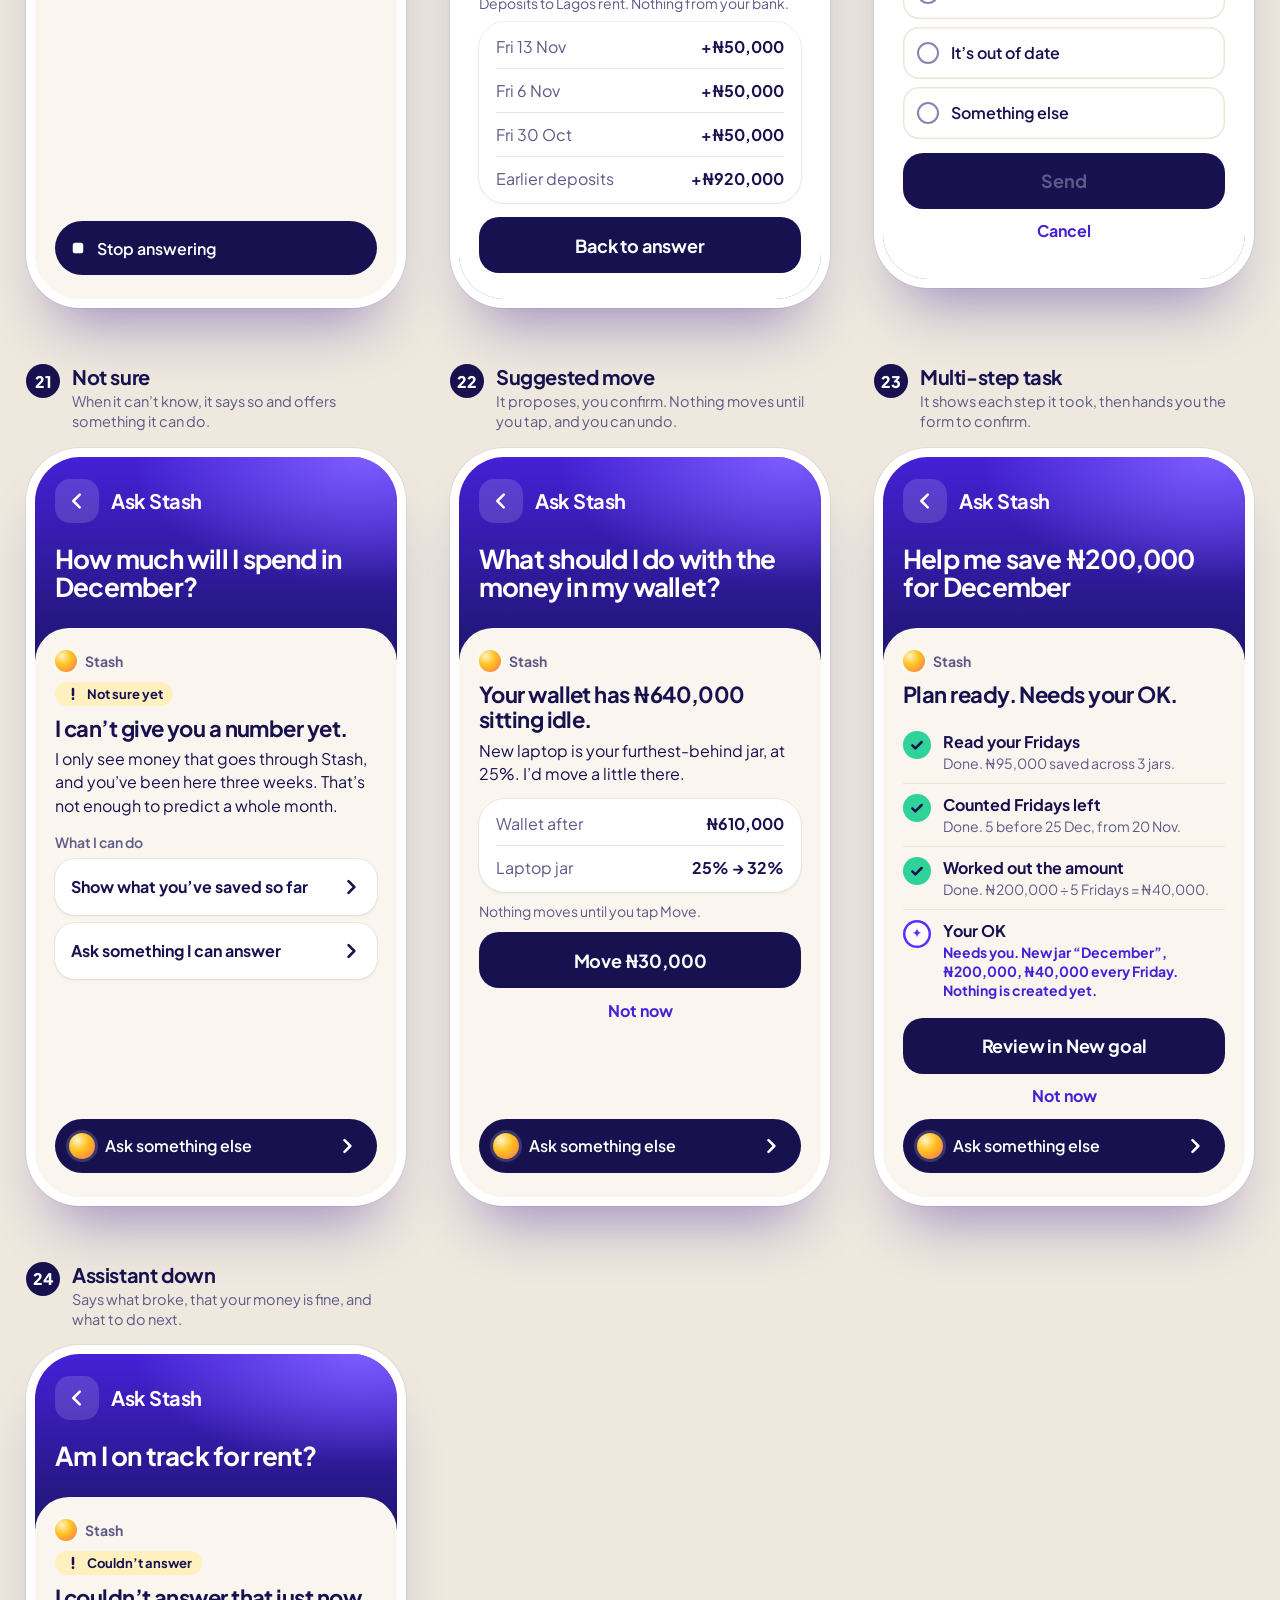
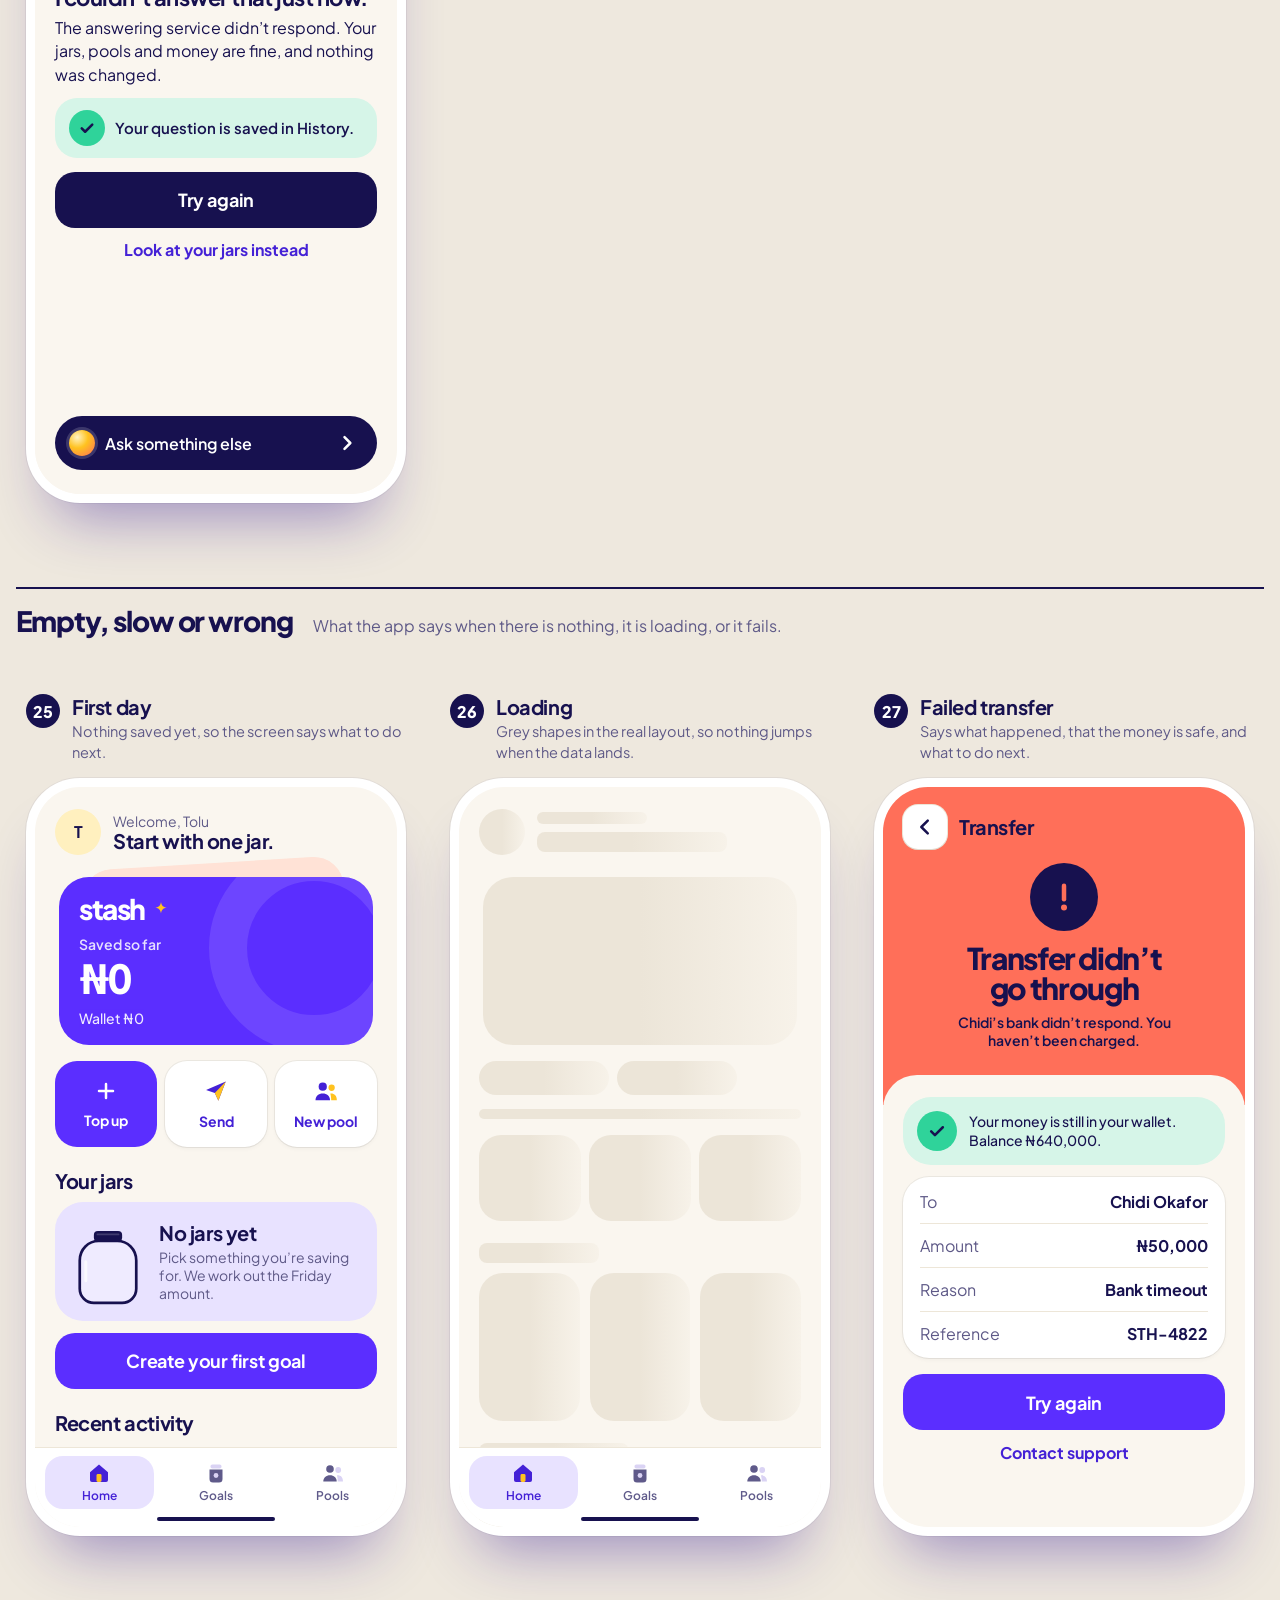
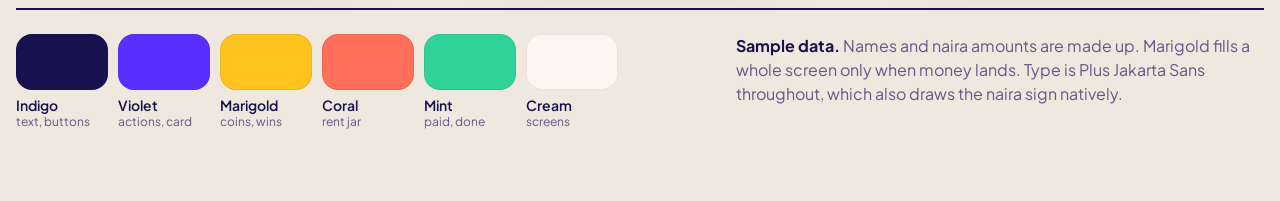
==== commit 5db6899a: "Stash: all eleven Ask Stash screens, updated prototype Co-Authored-By: Claude Sonnet 5.5 <noreply@an" ====
--- a/public/projects/stash-redesign/index.html
+++ b/public/projects/stash-redesign/index.html
@@ -321,6 +321,35 @@
 .askbar .g{flex:1;min-width:0;display:flex;flex-direction:column;gap:2px}
 .askbar b{font-size:16px}.askbar .s{font-size:14px;color:rgba(255,255,255,.82)}
 .btn.ghost{background:#fff;color:var(--ink);box-shadow:inset 0 0 0 2px var(--ink)}
+
+.ai-greet{margin-top:90px!important}
+.ai-tile{min-height:96px!important}
+.ai-tile.wide{min-height:56px!important}
+.ai-bar .sp{flex:1}
+.ai-q small{display:block;font-weight:500;font-size:14px;color:var(--ink-2);margin-top:2px}
+.ai-q small .bad{color:var(--coral-text);font-weight:700}
+.caret{display:inline-block;width:3px;height:1em;background:var(--violet);margin-left:3px;vertical-align:-.14em;border-radius:2px;animation:blink 1s steps(2,start) infinite}
+@keyframes blink{to{opacity:0}}
+.ai-acts{display:flex;gap:8px;margin-top:12px;flex-wrap:wrap}
+.ai-act{display:inline-flex;align-items:center;gap:6px;min-height:44px;padding:0 14px;border-radius:999px;background:#fff;box-shadow:inset 0 0 0 1.5px var(--line);font-weight:700;font-size:14px;color:var(--ink)}
+.ai-src{width:100%;min-height:48px;text-align:left;align-items:center}
+.ai-src b{display:inline-flex;align-items:center;gap:6px}
+.ai-scrim{position:absolute;inset:0;z-index:5;background:rgba(13,9,48,.58);width:100%;display:block}
+.ai-pop{position:absolute;left:0;right:0;bottom:0;z-index:6;background:#fff;border-radius:30px 30px 0 0;padding:10px 20px 26px}
+.ai-grab{width:40px;height:5px;border-radius:3px;background:var(--line);margin:0 auto 14px}
+.ai-opt{width:100%;min-height:52px;border-radius:16px;background:#fff;box-shadow:inset 0 0 0 1.5px var(--line);display:flex;align-items:center;gap:12px;padding:0 14px;text-align:left;font-weight:600;font-size:16px;margin-top:8px}
+.ai-opt .rd{width:22px;height:22px;border-radius:50%;box-shadow:inset 0 0 0 2px var(--field);flex:none;display:grid;place-items:center}
+.ai-opt[aria-pressed="true"]{box-shadow:inset 0 0 0 2px var(--violet);background:var(--violet-soft)}
+.ai-opt[aria-pressed="true"] .rd{background:var(--violet);box-shadow:none;color:#fff}
+.ai-opt:not([aria-pressed="true"]) .rd .ic{display:none}
+.ai-steps{list-style:none;margin:14px 0 0;padding:0}
+.ai-steps li{display:flex;gap:12px;padding:10px 0;border-top:1px solid var(--line)}
+.ai-steps li:first-child{border-top:0}
+.ai-steps .dot{width:28px;height:28px;border-radius:50%;display:grid;place-items:center;flex:none;background:var(--mint);color:var(--ink)}
+.ai-steps .dot.you{background:#fff;box-shadow:inset 0 0 0 2.5px var(--violet);color:var(--violet)}
+.ai-steps b{display:block;font-size:16px}
+.ai-steps span.d{display:block;font-size:14px;color:var(--ink-2);margin-top:2px;line-height:1.35}
+.ai-steps span.d.you{color:var(--violet-deep);font-weight:700}
 @media (max-width:420px){.phone{zoom:.9}.cap{width:342px}}
 @media (prefers-reduced-motion:reduce){*{animation:none!important;transition:none!important}}
 @media (hover:hover){
@@ -389,6 +418,10 @@
     <symbol id="i-check" viewBox="0 0 24 24"><path d="M5 12.5l4.5 4.5L19 7.5" fill="none" stroke="currentColor" stroke-linecap="round" stroke-linejoin="round"/></symbol>
     <symbol id="i-del" viewBox="0 0 24 24"><g fill="none" stroke="currentColor" stroke-linecap="round" stroke-linejoin="round"><path d="M9 6h10a1 1 0 0 1 1 1v10a1 1 0 0 1-1 1H9l-5-6z"/><path d="M12 10l4 4M16 10l-4 4"/></g></symbol>
     <symbol id="i-alert" viewBox="0 0 24 24"><path d="M12 4.5v9" fill="none" stroke="currentColor" stroke-linecap="round"/><circle cx="12" cy="19" r="2" fill="currentColor"/></symbol>
+    <symbol id="i-history" viewBox="0 0 24 24"><circle cx="12" cy="12" r="9.5" fill="currentColor"/><path d="M12 6.8V12l3.6 2.2" fill="none" stroke="var(--acc,#FFC21F)" stroke-width="2.2" stroke-linecap="round" stroke-linejoin="round"/></symbol>
+    <symbol id="i-stop" viewBox="0 0 24 24"><rect x="5" y="5" width="14" height="14" rx="3.5" fill="currentColor"/></symbol>
+    <symbol id="i-redo" viewBox="0 0 24 24"><path d="M19.5 12a7.5 7.5 0 1 1-2.4-5.5" fill="none" stroke="currentColor" stroke-width="2.4" stroke-linecap="round"/><path d="M20 3.8v5h-5" fill="none" stroke="currentColor" stroke-width="2.4" stroke-linecap="round" stroke-linejoin="round"/></symbol>
+    <symbol id="i-flag" viewBox="0 0 24 24"><path d="M6 21V4" fill="none" stroke="currentColor" stroke-width="2.4" stroke-linecap="round"/><path d="M6 5h12l-3 4.2 3 4.2H6z" fill="currentColor"/></symbol>
     <symbol id="i-chev" viewBox="0 0 24 24"><path d="M9 5l7 7-7 7" fill="none" stroke="currentColor" stroke-linecap="round" stroke-linejoin="round"/></symbol>
   </defs>
 </svg>
@@ -427,11 +460,17 @@
     <div class="cell" data-cell="pool"><div class="phone" data-phone="pool"><div class="screen" id="s-pool"></div></div></div>
     <div class="cell" data-cell="join"><div class="phone" data-phone="join"><div class="screen" id="s-join"></div></div></div>
     <div class="cell" data-cell="create"><div class="phone" data-phone="create"><div class="screen" id="s-create"></div></div></div>
-    <div class="grp"><h2>Ask Stash</h2><p>An assistant that shows its numbers, says when it can’t know, and asks before it moves money.</p></div>
+    <div class="grp"><h2>Ask Stash</h2><p>An assistant that shows its numbers, says when it can’t know, asks before it moves money, and fails in plain words.</p></div>
     <div class="cell" data-cell="ask"><div class="phone" data-phone="ask"><div class="screen ai" id="s-ask"></div></div></div>
+    <div class="cell" data-cell="history"><div class="phone" data-phone="history"><div class="screen" id="s-history"></div></div></div>
     <div class="cell" data-cell="answer"><div class="phone" data-phone="answer"><div class="screen" id="s-answer"></div></div></div>
+    <div class="cell" data-cell="stream"><div class="phone" data-phone="stream"><div class="screen" id="s-stream"></div></div></div>
+    <div class="cell" data-cell="source"><div class="phone" data-phone="source"><div class="screen" id="s-source"></div></div></div>
+    <div class="cell" data-cell="wrong"><div class="phone" data-phone="wrong"><div class="screen" id="s-wrong"></div></div></div>
     <div class="cell" data-cell="unsure"><div class="phone" data-phone="unsure"><div class="screen" id="s-unsure"></div></div></div>
     <div class="cell" data-cell="act"><div class="phone" data-phone="act"><div class="screen" id="s-act"></div></div></div>
+    <div class="cell" data-cell="task"><div class="phone" data-phone="task"><div class="screen" id="s-task"></div></div></div>
+    <div class="cell" data-cell="aifail"><div class="phone" data-phone="aifail"><div class="screen" id="s-aifail"></div></div></div>
     <div class="grp"><h2>Empty, slow or wrong</h2><p>What the app says when there is nothing, it is loading, or it fails.</p></div>
     <div class="cell" data-cell="empty"><div class="phone" data-phone="empty"><div class="screen" id="s-empty"></div></div></div>
     <div class="cell" data-cell="loading"><div class="phone" data-phone="loading"><div class="screen" id="s-loading"></div></div></div>
@@ -477,9 +516,15 @@
     ['join','Friend joins','A friend opens the WhatsApp link. No account, one name, one payment.'],
     ['create','New pool','Name, share, headcount, date. The card changes as you do.'],
     ['ask','Ask Stash','Plain questions. It says up front that it only sees what happens in Stash.'],
-    ['answer','Answer','The answer comes with the numbers it used, so you can check it.'],
+    ['history','History','Past questions, including the one that failed, so nothing is lost.'],
+    ['answer','Answer','The answer comes with the numbers it used. Tap Saved to see the deposits behind it.'],
+    ['stream','Answering','The answer arrives word by word, and you can stop it any time.'],
+    ['source','Source','Every number can be traced to something you did in Stash.'],
+    ['wrong','Wrong answer','Say what’s wrong in one tap. It never argues.'],
     ['unsure','Not sure','When it can’t know, it says so and offers something it can do.'],
     ['act','Suggested move','It proposes, you confirm. Nothing moves until you tap, and you can undo.'],
+    ['task','Multi-step task','It shows each step it took, then hands you the form to confirm.'],
+    ['aifail','Assistant down','Says what broke, that your money is fine, and what to do next.'],
     ['empty','First day','Nothing saved yet, so the screen says what to do next.'],
     ['loading','Loading','Grey shapes in the real layout, so nothing jumps when the data lands.'],
     ['failed','Failed transfer','Says what happened, that the money is safe, and what to do next.']
@@ -524,7 +569,7 @@
       pool:{name:'Owambe fund',sub:"Ada's wedding, due 21 Feb",per:90000,count:9,paid:[1,2,3,4,5,6,7],nudged:[],color:'violet',created:false,copied:false},
       ng:{name:'Japa fund',target:2000000,pace:50000,color:'violet'},top:{amt:'50000',method:0},
       draft:{name:'Detty December house',per:45000,count:10,due:'28 Nov',color:'coral'},
-      ai:{q:'',why:'short',moved:false},done:'rent',moved:false,jy:{},modal:null,join:{name:null,method:0,done:false,who:null}
+      ai:{q:'',why:'short',moved:false,st:'mid',p:.55,wrong:null},done:'rent',moved:false,jy:{},modal:null,join:{name:null,method:0,done:false,who:null}
     };
   }
   var S=fresh();
@@ -943,41 +988,85 @@
 
 
   /* ---------- Ask Stash ---------- */
-  var AIQ={track:'Am I on track for rent?',unsure:'How much will I spend in December?',act:'What should I do with the money in my wallet?'};
-  function aiHd(q){return '<div class="ai-hd"><div class="ai-bar"><button type="button" class="icon-btn glass" data-go="ask" aria-label="Back">'+ic('back',22)+'</button><h2 class="h-md">Ask Stash</h2></div><p class="ai-qh">'+esc(q)+'</p></div>';}
+  var AIQ={track:'Am I on track for rent?',unsure:'How much will I spend in December?',act:'What should I do with the money in my wallet?',task:'Help me save ₦200,000 for December'};
+  function aiHd(q,title,back){return '<div class="ai-hd"><div class="ai-bar"><button type="button" class="icon-btn glass" data-go="'+(back||'ask')+'" aria-label="Back">'+ic('back',22)+'</button><h2 class="h-md">'+(title||'Ask Stash')+'</h2></div><p class="ai-qh">'+esc(q)+'</p></div>';}
   function aiBy(){return '<div class="ai-by"><i class="orb" style="width:22px;height:22px"></i>Stash</div>';}
   function aiFoot(){return '<div class="ai-foot"><button type="button" class="ai-ask" data-go="ask"><i class="orb"></i><span>Ask something else</span>'+ic('chev',20)+'</button></div>';}
+  function rentCopy(){
+    var g=G('rent'),rem=g.target-g.saved,head,text;
+    var weeks=Math.max(1,Math.ceil(rem/g.pace)),land=new Date(2026,10,20+(weeks-1)*7);
+    var diff=Math.round((g.due-land)/(7*864e5));
+    if(rem<=0){head='Rent is already full.';text='You saved '+fmt(g.saved)+' for '+dstr(g.due)+'. Nothing left to do.';}
+    else if(diff>=0){head='Yes. Rent is full about '+diff+' week'+(diff===1?'':'s')+' early.';text='At '+fmt(g.pace)+' every Friday you finish on '+dstr(land)+'. It’s due '+dstr(g.due)+'.';}
+    else{var fr=Math.max(1,Math.floor((g.due-new Date(2026,10,20))/(7*864e5))+1);head='Not quite. Rent is about '+(-diff)+' week'+(diff===-1?'':'s')+' late.';text='You’d need about '+fmt(Math.ceil(rem/fr/1000)*1000)+' every Friday to make '+dstr(g.due)+'.';}
+    return {g:g,rem:rem,head:head,text:text};
+  }
+  function aiAnswerHTML(inert){
+    var c=rentCopy(),g=c.g;
+    return '<div class="body" style="padding-bottom:110px"'+(inert?' inert aria-hidden="true"':'')+'>'+aiHd(AIQ.track)+'<div class="ai-sheet">'+aiBy()+
+      '<h3 class="ai-h">'+c.head+'</h3><p class="ai-p">'+c.text+'</p>'+
+      '<p class="lbl" style="margin-top:16px">What I used</p><div class="rcard">'+
+        '<button type="button" class="mr first ai-src" data-go="source" aria-label="Saved '+fmt(g.saved)+'. See where it comes from"><span class="muted">Saved</span><b>'+fmt(g.saved)+ic('chev',16)+'</b></button>'+
+        '<div class="mr"><span class="muted">Left to go</span><b>'+fmt(Math.max(c.rem,0))+'</b></div>'+
+        '<div class="mr"><span class="muted">Friday save</span><b>'+fmt(g.pace)+'</b></div>'+
+        '<div class="mr"><span class="muted">Due</span><b>'+dstr(g.due)+'</b></div></div>'+
+      '<p class="sm muted" style="margin-top:10px">Tap Saved to see the deposits behind it. This assumes your Friday save stays the same.</p>'+
+      '<div class="ai-acts"><button type="button" class="ai-act" data-aireg="1">'+ic('redo',18)+'Regenerate</button><button type="button" class="ai-act" data-aiwrongopen="1">'+ic('flag',18)+'Something wrong?</button></div>'+
+      '</div></div>';
+  }
   function rAsk(){
     $('#s-ask').innerHTML='<div class="ai-main">'+
-      '<div class="ai-bar"><button type="button" class="icon-btn glass" data-go="home" aria-label="Back to home">'+ic('back',22)+'</button></div>'+
+      '<div class="ai-bar"><button type="button" class="icon-btn glass" data-go="home" aria-label="Back to home">'+ic('back',22)+'</button><span class="sp"></span><button type="button" class="icon-btn glass" data-go="history" aria-label="History">'+ic('history',22)+'</button></div>'+
       '<h3 class="ai-greet">Hello, '+esc(S.su.name)+'.<br>What do you want to know?</h3>'+
       '<p class="ai-sub">I only see your Stash jars, pools and transfers. Not your bank.</p>'+
       '<div class="ai-tiles">'+
         '<button type="button" class="ai-tile" data-ai="track"><span class="ti">'+ic('jar',18)+'</span>Am I on track for rent?</button>'+
         '<button type="button" class="ai-tile" data-ai="act"><span class="ti">'+ic('bolt',18)+'</span>What to do with my wallet</button>'+
+        '<button type="button" class="ai-tile wide" data-ai="task"><span class="ti">'+ic('plus',18)+'</span>Help me save ₦200,000 for December</button>'+
         '<button type="button" class="ai-tile wide" data-ai="unsure"><span class="ti">'+ic('spark',18)+'</span>How much will I spend in December?</button>'+
       '</div>'+
       '<div class="ai-comp"><input id="ai-q" class="ai-in" type="text" placeholder="Ask in your own words" aria-label="Ask Stash a question" autocomplete="off"><button type="button" class="ai-send" data-aisend="1" aria-label="Send question">'+ic('send',20)+'</button></div>'+
       '</div>';
   }
-  function rAnswer(){
-    var g=G('rent'),rem=g.target-g.saved,body;
-    var weeks=Math.max(1,Math.ceil(rem/g.pace)),land=new Date(2026,10,20+(weeks-1)*7);
-    var diff=Math.round((g.due-land)/(7*864e5));
-    if(rem<=0){body='<h3 class="ai-h">Rent is already full.</h3><p class="ai-p">You saved '+fmt(g.saved)+' for '+dstr(g.due)+'. Nothing left to do.</p>';}
-    else if(diff>=0){body='<h3 class="ai-h">Yes. Rent is full about '+diff+' week'+(diff===1?'':'s')+' early.</h3><p class="ai-p">At '+fmt(g.pace)+' every Friday you finish on '+dstr(land)+'. It’s due '+dstr(g.due)+'.</p>';}
-    else{
-      var fr=Math.max(1,Math.floor((g.due-new Date(2026,10,20))/(7*864e5))+1);
-      body='<h3 class="ai-h">Not quite. Rent is about '+(-diff)+' week'+(diff===-1?'':'s')+' late.</h3><p class="ai-p">You’d need about '+fmt(Math.ceil(rem/fr/1000)*1000)+' every Friday to make '+dstr(g.due)+'.</p>';
-    }
-    $('#s-answer').innerHTML='<div class="body" style="padding-bottom:110px">'+aiHd(AIQ.track)+'<div class="ai-sheet">'+aiBy()+body+
-      '<p class="lbl" style="margin-top:16px">What I used</p><div class="rcard">'+
-        '<div class="mr first"><span class="muted">Saved</span><b>'+fmt(g.saved)+'</b></div>'+
-        '<div class="mr"><span class="muted">Left to go</span><b>'+fmt(Math.max(rem,0))+'</b></div>'+
-        '<div class="mr"><span class="muted">Friday save</span><b>'+fmt(g.pace)+'</b></div>'+
-        '<div class="mr"><span class="muted">Due</span><b>'+dstr(g.due)+'</b></div></div>'+
-      '<p class="sm muted" style="margin-top:10px">This assumes your Friday save stays the same.</p>'+
-      '<button type="button" class="link" data-goal="rent" style="margin-top:6px">Open Lagos rent</button></div></div>'+aiFoot();
+  function rHistory(){
+    function row(q,sub,to,bad){return '<button type="button" class="ai-q" data-go="'+to+'"><span>'+esc(q)+'<small>'+(bad?'<b class="bad">Couldn’t answer</b> · ':'')+sub+'</small></span>'+ic('chev',20)+'</button>';}
+    $('#s-history').innerHTML='<div class="body" style="padding-bottom:30px">'+aiHd('Past questions','History')+'<div class="ai-sheet">'+
+      '<p class="lbl">Today</p>'+row(AIQ.act,'09:14','act')+row(AIQ.track,'09:12','answer')+
+      '<p class="lbl" style="margin-top:18px">Yesterday</p>'+row(AIQ.unsure,'Not sure yet · 21:50','unsure')+row(AIQ.task,'20:31','task')+row(AIQ.track,'20:12','aifail',true)+
+      '</div></div>';
+  }
+  function rAnswer(){$('#s-answer').innerHTML=aiAnswerHTML(false)+aiFoot();}
+  function rStream(){
+    var c=rentCopy(),A=S.ai,hw=c.head.split(' '),tw=c.text.split(' '),k=Math.round((hw.length+tw.length)*A.p);
+    var hs=hw.slice(0,k).join(' '),ts=tw.slice(0,Math.max(0,k-hw.length)).join(' '),car='<i class="caret" aria-hidden="true"></i>';
+    var stopped=A.st==='stopped';
+    var inner=aiBy()+(stopped?'<p style="margin-top:10px"><span class="ai-tag">'+ic('stop',14)+'Stopped</span></p>':'')+
+      '<h3 class="ai-h">'+hs+(k<=hw.length&&!stopped?car:'')+'</h3>'+(ts?'<p class="ai-p">'+ts+(stopped?'':car)+'</p>':'');
+    if(stopped){
+      inner+='<p class="sm muted" style="margin-top:12px">You stopped this answer. Nothing was changed.</p><button type="button" class="btn ink" data-go="answer" style="margin-top:14px">Continue</button><button type="button" class="link" data-go="ask">Ask again</button>';
+    }
+    $('#s-stream').innerHTML='<div class="body" style="padding-bottom:110px">'+aiHd(AIQ.track)+'<div class="ai-sheet" aria-live="polite">'+inner+'</div></div>'+
+      (stopped?aiFoot():'<div class="ai-foot"><button type="button" class="ai-ask" data-aistop="1">'+ic('stop',18)+'<span>Stop answering</span></button></div>');
+  }
+  function rSource(){
+    var g=G('rent'),pace=g.pace,base=g.saved-3*pace;
+    function r(t,a,f){return '<div class="mr'+(f?' first':'')+'"><span class="muted">'+t+'</span><b>+'+fmt(a)+'</b></div>';}
+    $('#s-source').innerHTML=aiAnswerHTML(true)+'<button type="button" class="ai-scrim" data-go="answer" aria-label="Close sources"></button>'+
+      '<div class="ai-pop" role="dialog" aria-label="Where this number comes from"><div class="ai-grab"></div><h3 class="h-md">Where '+fmt(g.saved)+' comes from</h3><p class="sm muted" style="margin-top:4px">Deposits to '+g.name+'. Nothing from your bank.</p>'+
+      '<div class="rcard" style="margin-top:10px">'+r('Fri 13 Nov',pace,1)+r('Fri 6 Nov',pace)+r('Fri 30 Oct',pace)+(base>0?r('Earlier deposits',base):'')+'</div>'+
+      '<button type="button" class="btn ink" data-go="answer" style="margin-top:14px">Back to answer</button></div>';
+  }
+  var WRONG=['A number is off','It’s not what I asked','It’s out of date','Something else'];
+  function rWrong(){
+    var w=S.ai.wrong,sent=w==='sent',pop;
+    if(sent){
+      pop='<h3 class="h-md">Thanks.</h3><p class="ai-p" style="margin-top:6px">I’ve noted it. You can ask again, and I’ll work it out from your latest activity.</p>'+
+        '<button type="button" class="btn ink" data-aireg="1" style="margin-top:14px">Ask again</button><button type="button" class="link" data-go="answer">Close</button>';
+    }else{
+      pop='<h3 class="h-md">What’s wrong with this answer?</h3>'+WRONG.map(function(t,i){return '<button type="button" class="ai-opt" data-aiwpick="'+i+'" aria-pressed="'+(w&&w.pick===i?'true':'false')+'"><span class="rd">'+ic('check',14)+'</span>'+t+'</button>';}).join('')+
+        '<button type="button" class="btn ink" data-aiwsend="1" style="margin-top:14px"'+(w&&typeof w.pick==='number'?'':' disabled')+'>Send</button><button type="button" class="link" data-go="answer">Cancel</button>';
+    }
+    $('#s-wrong').innerHTML=aiAnswerHTML(true)+'<button type="button" class="ai-scrim" data-go="answer" aria-label="Close"></button><div class="ai-pop" role="dialog" aria-label="Report a wrong answer"><div class="ai-grab"></div>'+pop+'</div>';
   }
   function rUnsure(){
     var scope=S.ai.why==='scope';
@@ -1006,6 +1095,23 @@
         '<button type="button" class="link" data-go="ask">Not now</button>';
     }
     $('#s-act').innerHTML='<div class="body" style="padding-bottom:110px">'+aiHd(AIQ.act)+'<div class="ai-sheet">'+aiBy()+card+'</div></div>'+aiFoot();
+  }
+  function rTask(){
+    var st=[['Read your Fridays','₦95,000 saved across 3 jars.',0],['Counted Fridays left','5 before 25 Dec, from 20 Nov.',0],['Worked out the amount','₦200,000 ÷ 5 Fridays = ₦40,000.',0],['Your OK','New jar “December”, ₦200,000, ₦40,000 every Friday. Nothing is created yet.',1]];
+    $('#s-task').innerHTML='<div class="body" style="padding-bottom:110px">'+aiHd(AIQ.task)+'<div class="ai-sheet">'+aiBy()+
+      '<h3 class="ai-h">Plan ready. Needs your OK.</h3>'+
+      '<ol class="ai-steps">'+st.map(function(x){return '<li><span class="dot'+(x[2]?' you':'')+'">'+(x[2]?ic('spark',14):ic('check',16))+'</span><div><b>'+x[0]+'</b><span class="d'+(x[2]?' you':'')+'">'+(x[2]?'Needs you. ':'Done. ')+x[1]+'</span></div></li>';}).join('')+'</ol>'+
+      '<button type="button" class="btn ink" data-aitask="1" style="margin-top:8px">Review in New goal</button><button type="button" class="link" data-go="ask">Not now</button>'+
+      '</div></div>'+aiFoot();
+  }
+  function rFailAi(){
+    $('#s-aifail').innerHTML='<div class="body" style="padding-bottom:110px">'+aiHd(AIQ.track)+'<div class="ai-sheet">'+aiBy()+
+      '<p style="margin-top:10px"><span class="ai-tag">'+ic('alert',16)+'Couldn’t answer</span></p>'+
+      '<h3 class="ai-h">I couldn’t answer that just now.</h3>'+
+      '<p class="ai-p">The answering service didn’t respond. Your jars, pools and money are fine, and nothing was changed.</p>'+
+      '<div class="ai-ok"><span class="okb" style="width:36px;height:36px;margin:0;flex:none">'+ic('check',18)+'</span><span>Your question is saved in History.</span></div>'+
+      '<button type="button" class="btn ink" data-aireg="1" style="margin-top:14px">Try again</button><button type="button" class="link" data-go="goals">Look at your jars instead</button>'+
+      '</div></div>'+aiFoot();
   }
 
   /* ---------- Welcome ---------- */
@@ -1182,6 +1288,12 @@
     if(name==='answer'){rAnswer();}
     if(name==='unsure'){rUnsure();}
     if(name==='act'){rAct();}
+    if(name==='history'){rHistory();}
+    if(name==='stream'){rStream();}
+    if(name==='source'){rSource();}
+    if(name==='wrong'){rWrong();}
+    if(name==='task'){rTask();}
+    if(name==='aifail'){rFailAi();}
     mark();
     var cell=document.querySelector('[data-cell="'+name+'"]');
     if(mode==='all'&&cell){
@@ -1198,7 +1310,7 @@
     mark();
     if(m==='walk'){window.scrollTo({top:0});}
   }
-  function renderAll(){buildCreate();buildNewGoal();rWelcome();rSignup();rEmpty();rLoading();rHome();rGoal();rTopup();rSend();rRcpt();rFailed();rPool();rJoin();rSuccess(false);rAsk();rAnswer();rUnsure();rAct();}
+  function renderAll(){buildCreate();buildNewGoal();rWelcome();rSignup();rEmpty();rLoading();rHome();rGoal();rTopup();rSend();rRcpt();rFailed();rPool();rJoin();rSuccess(false);rAsk();rHistory();rAnswer();rStream();rSource();rWrong();rUnsure();rAct();rTask();rFailAi();}
   function aiSend(){
     var el=$('#ai-q'),v=el?el.value.trim():'';
     if(!v){if(el){el.focus();}return;}
@@ -1217,6 +1329,12 @@
     if(t.id==='reset'){S=fresh();renderAll();go('home');return;}
     if(d.goal){S.goal=d.goal;S.chip=1;go('goal');return;}
     if(d.ai){S.ai.q=AIQ[d.ai];S.ai.why='short';go(d.ai==='track'?'answer':d.ai);return;}
+    if(d.aistop){S.ai.st='stopped';rStream();return;}
+    if(d.aireg){S.ai.st='mid';S.ai.p=.55;S.ai.wrong=null;go('stream');return;}
+    if(d.aiwrongopen){S.ai.wrong=null;go('wrong');return;}
+    if(d.aiwpick!==undefined){S.ai.wrong={pick:+d.aiwpick};rWrong();return;}
+    if(d.aiwsend){if(S.ai.wrong&&typeof S.ai.wrong.pick==='number'){S.ai.wrong='sent';rWrong();}return;}
+    if(d.aitask){S.ng={name:'December',target:200000,pace:40000,color:'mint'};buildNewGoal();go('newgoal');return;}
     if(d.aisend){aiSend();return;}
     if(d.aimove){var gl=G('laptop'),am=Math.min(30000,S.balance);if(am<=0){return;}gl.saved+=am;S.balance-=am;S.ai.moved=true;S.acts.unshift({ic:'jar',c:'violet',t:'Moved to '+gl.name,s:'Just now',a:'−'+fmt(am)});rAct();rHome();return;}
     if(d.aiundo){var gu=G('laptop'),au=30000;gu.saved-=au;S.balance+=au;S.ai.moved=false;if(S.acts[0]&&S.acts[0].t==='Moved to '+gu.name){S.acts.shift();}rAct();rHome();return;}
